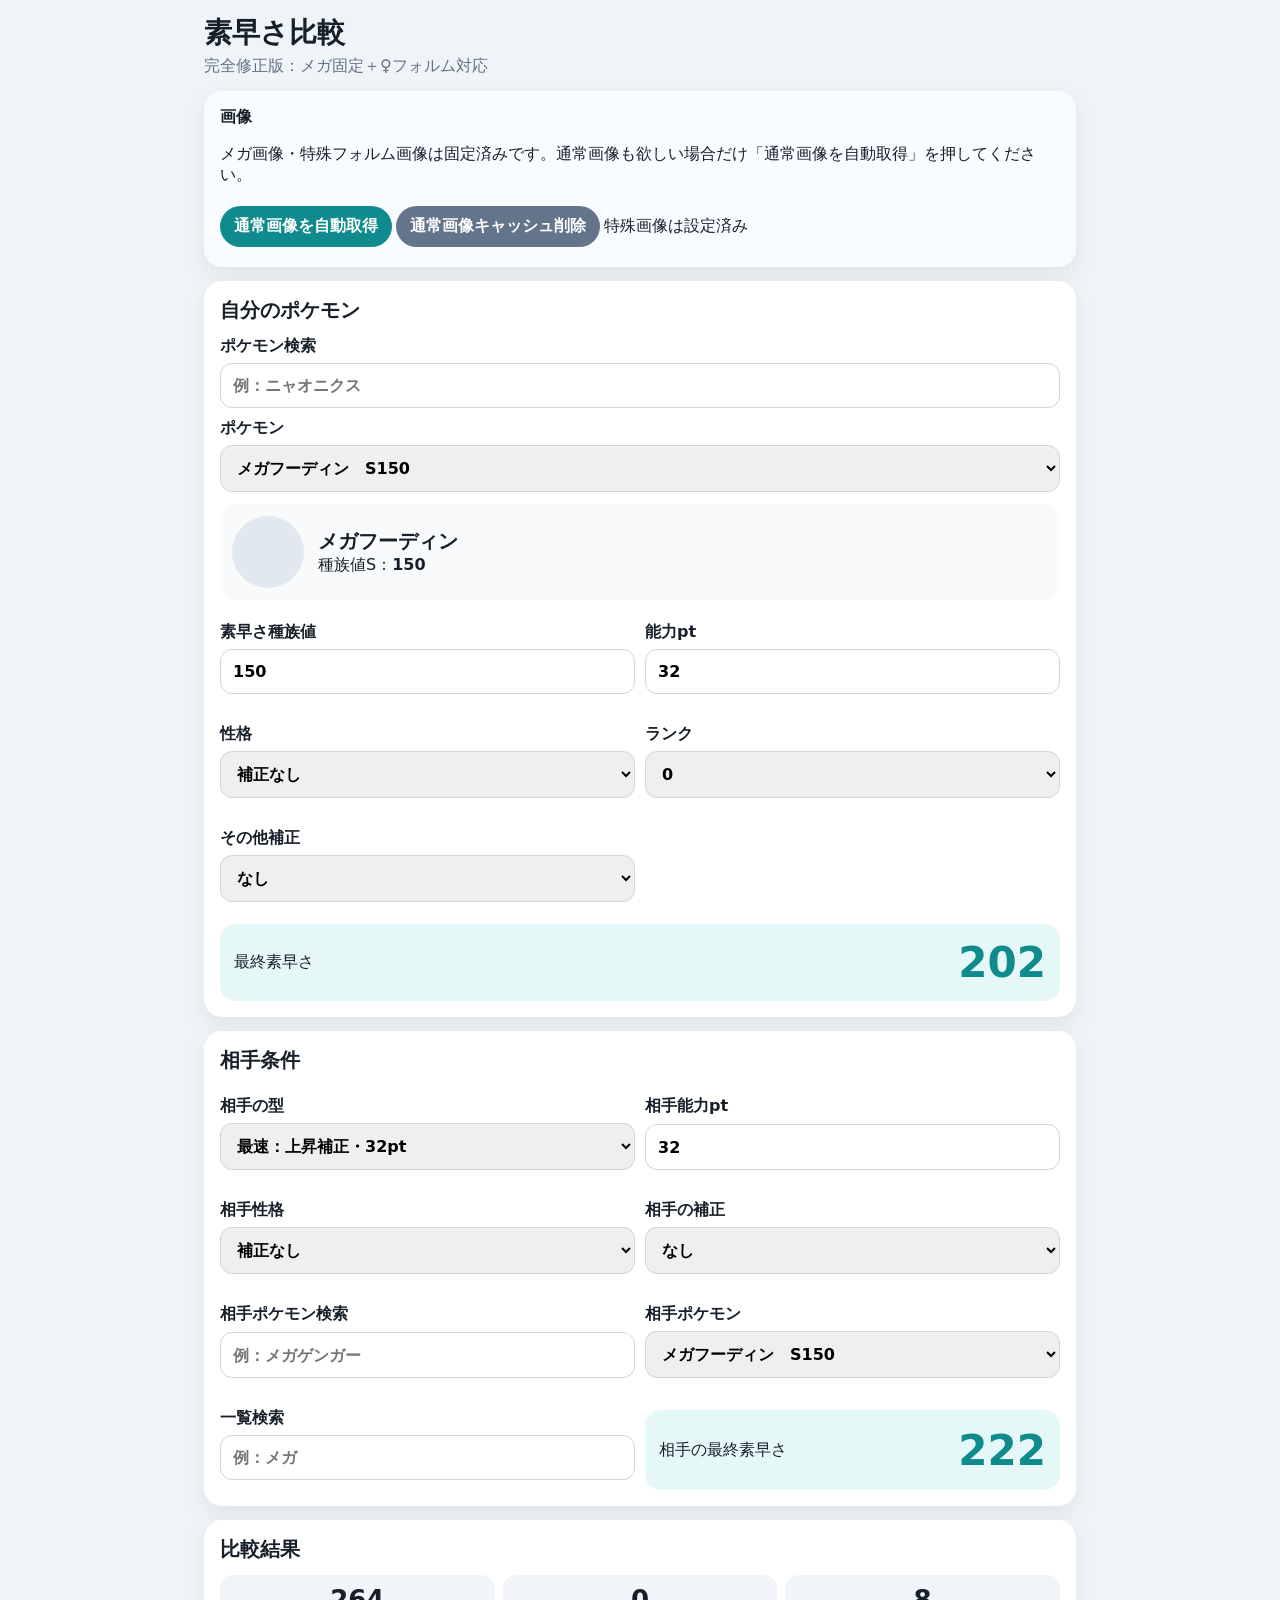
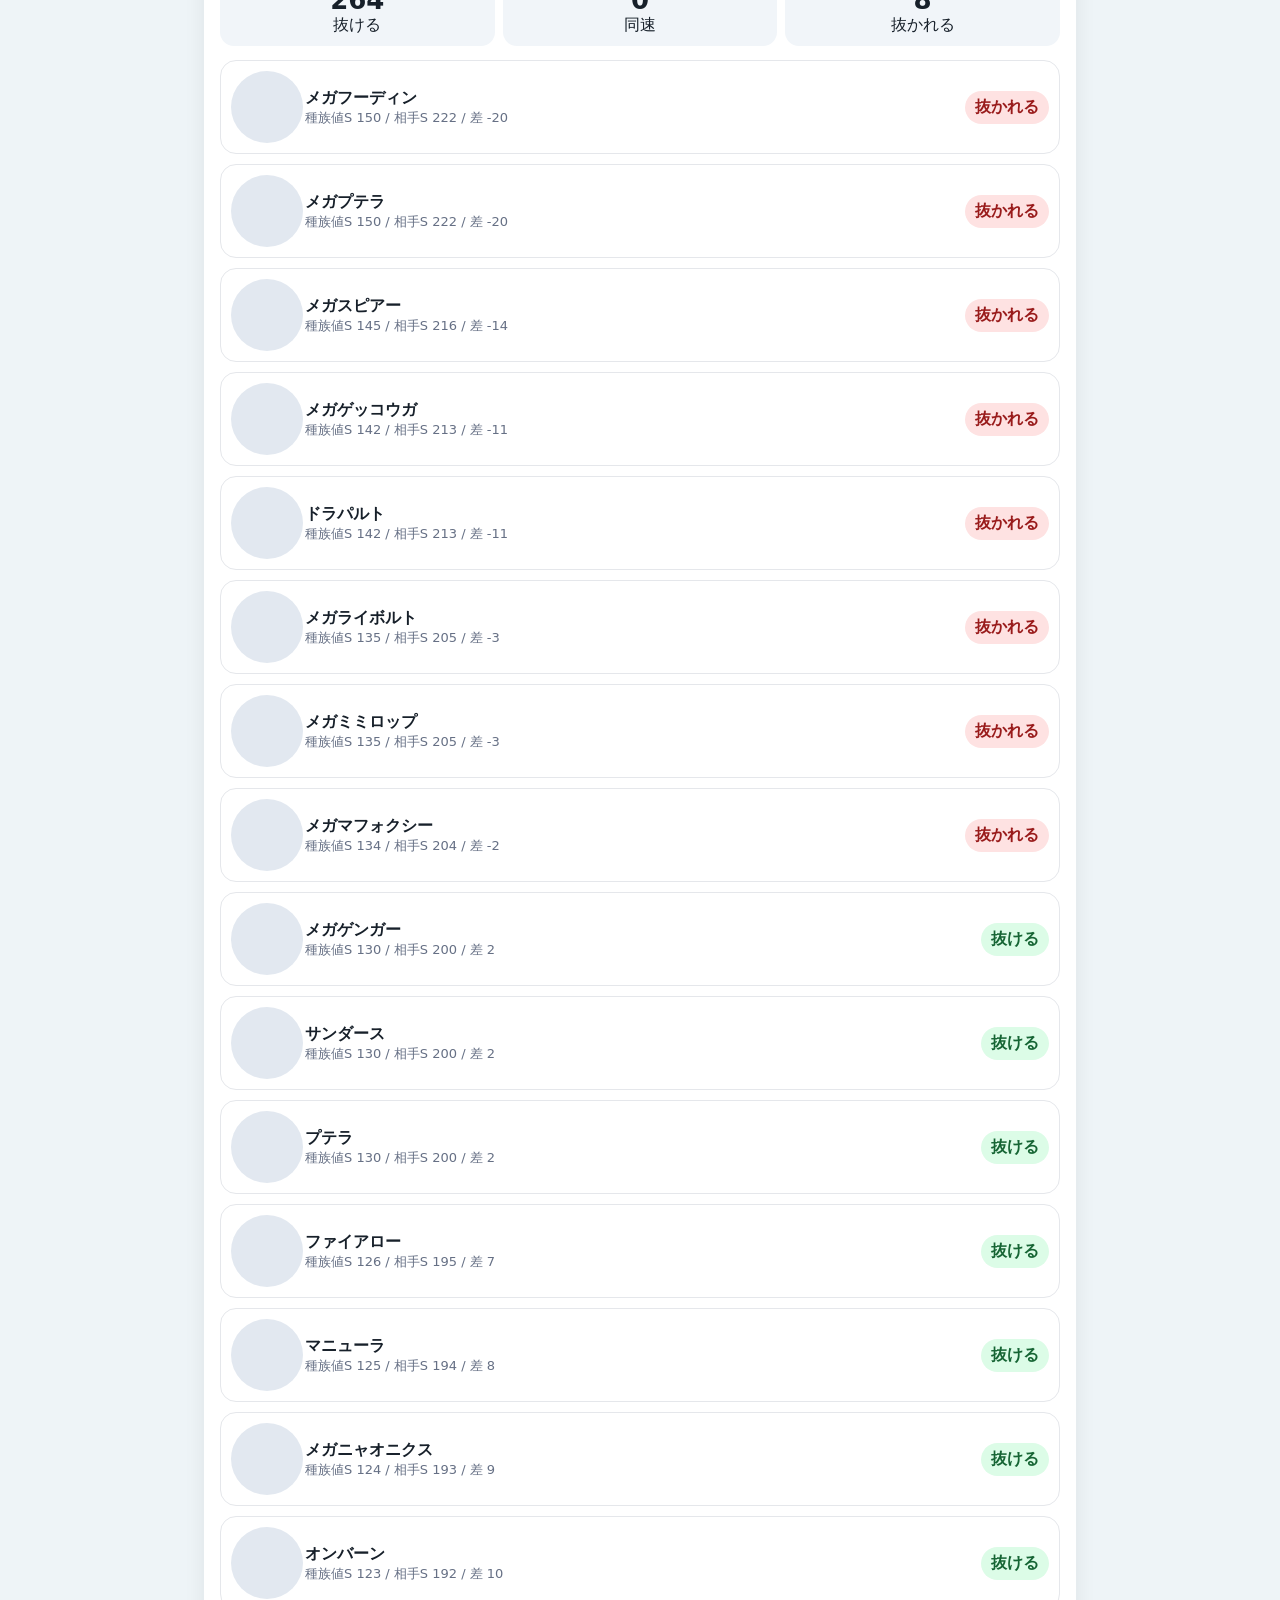
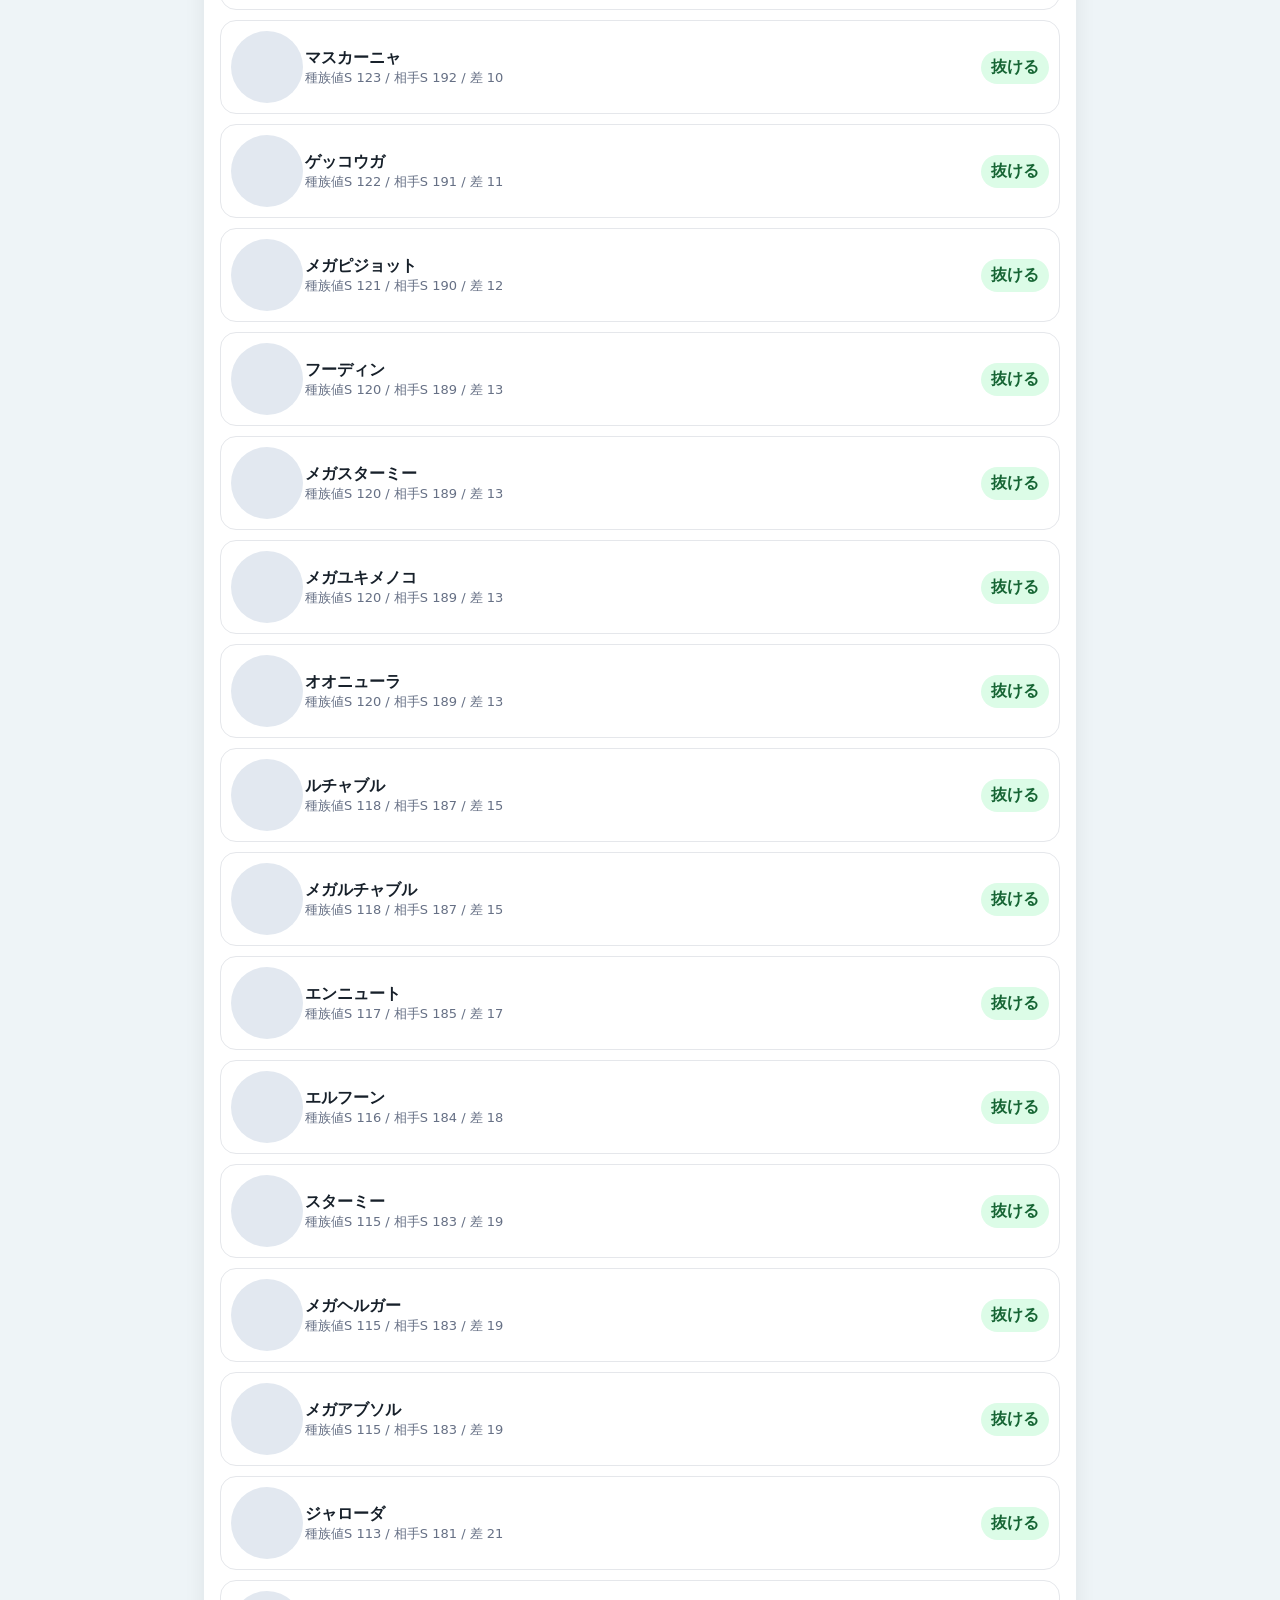
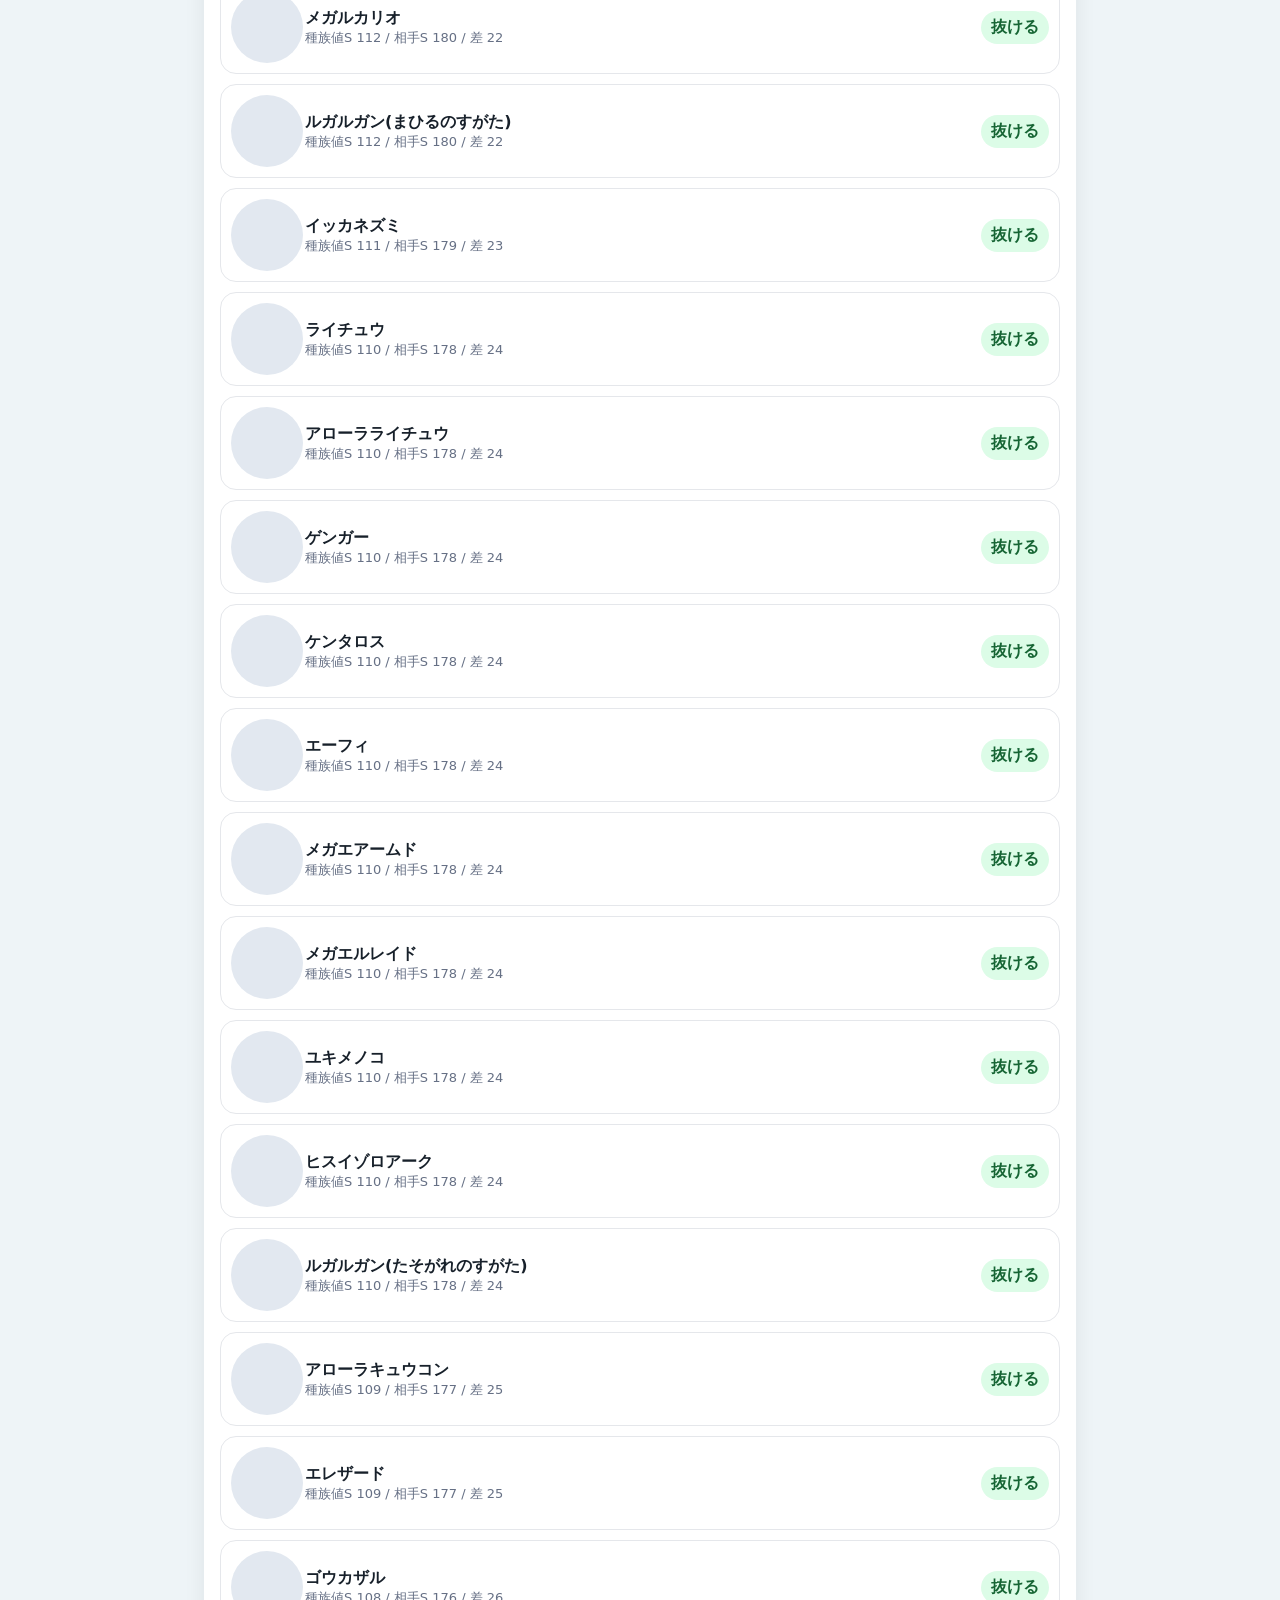
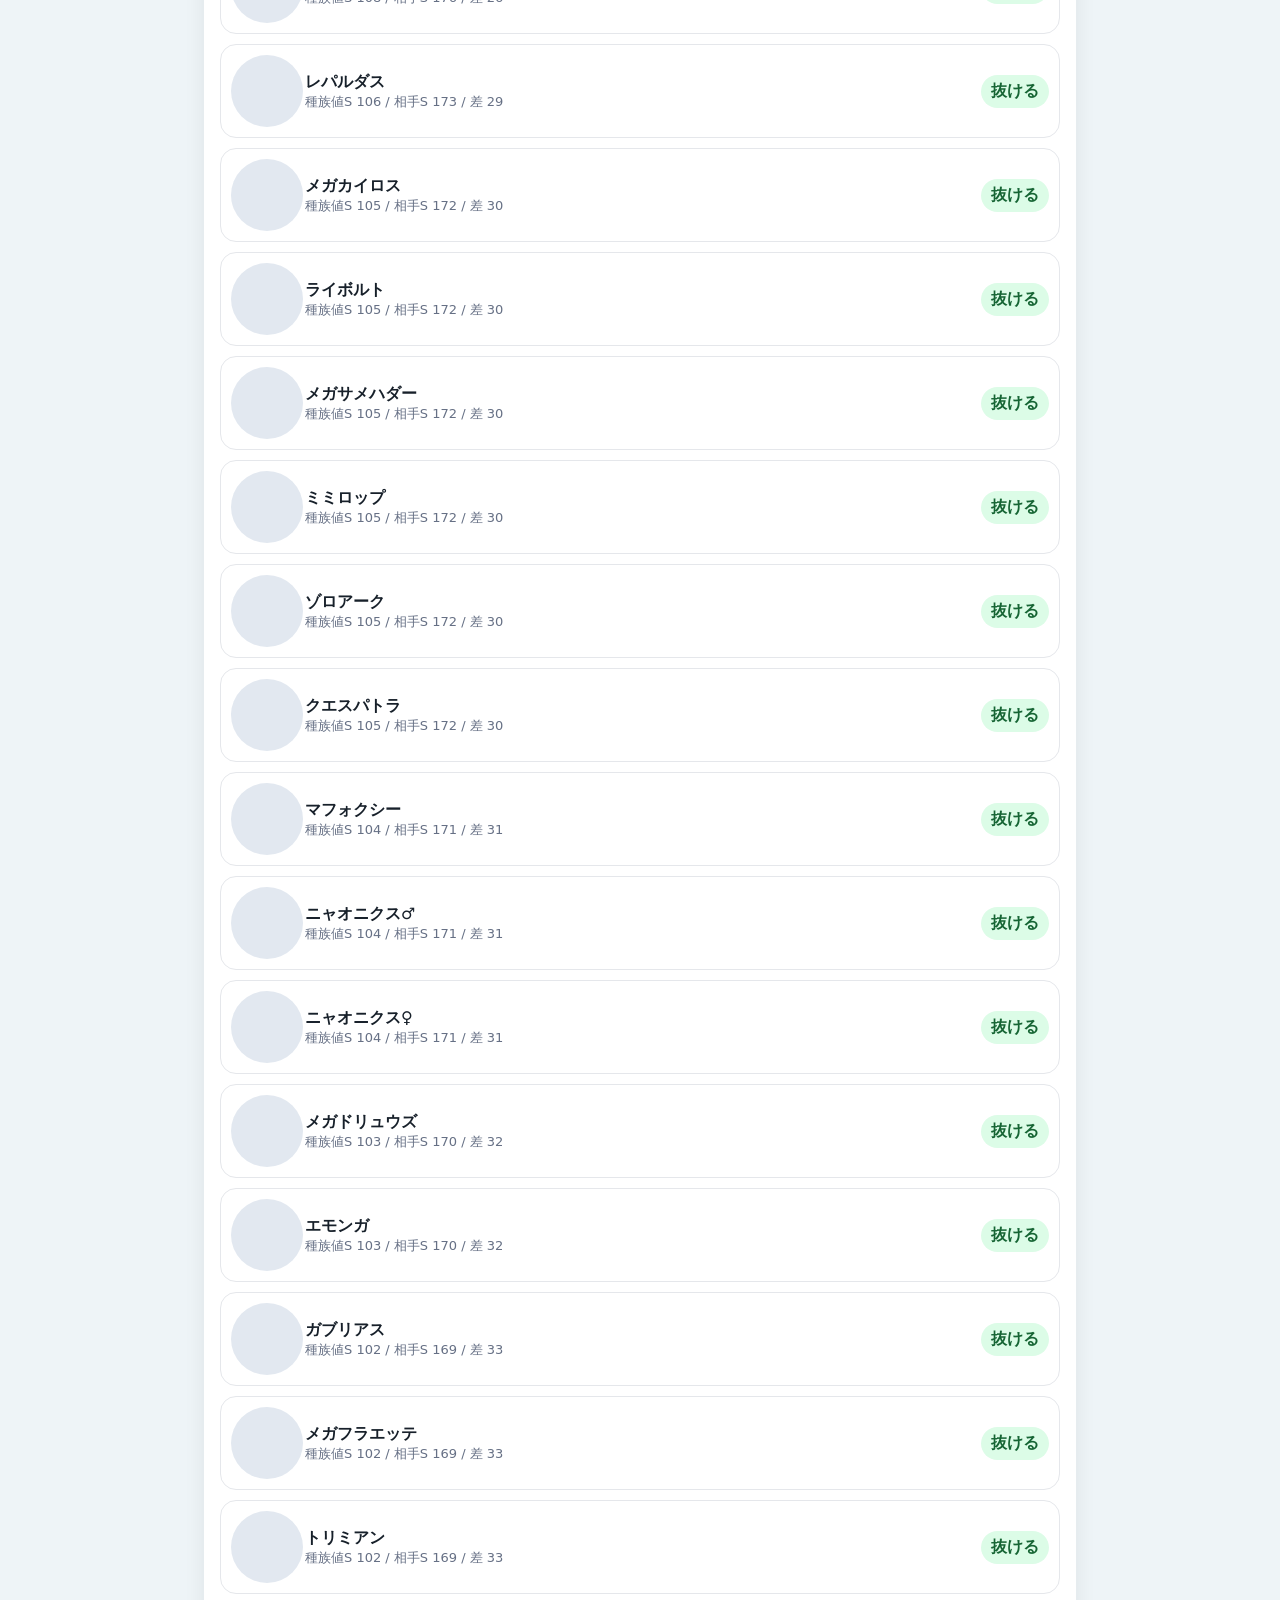
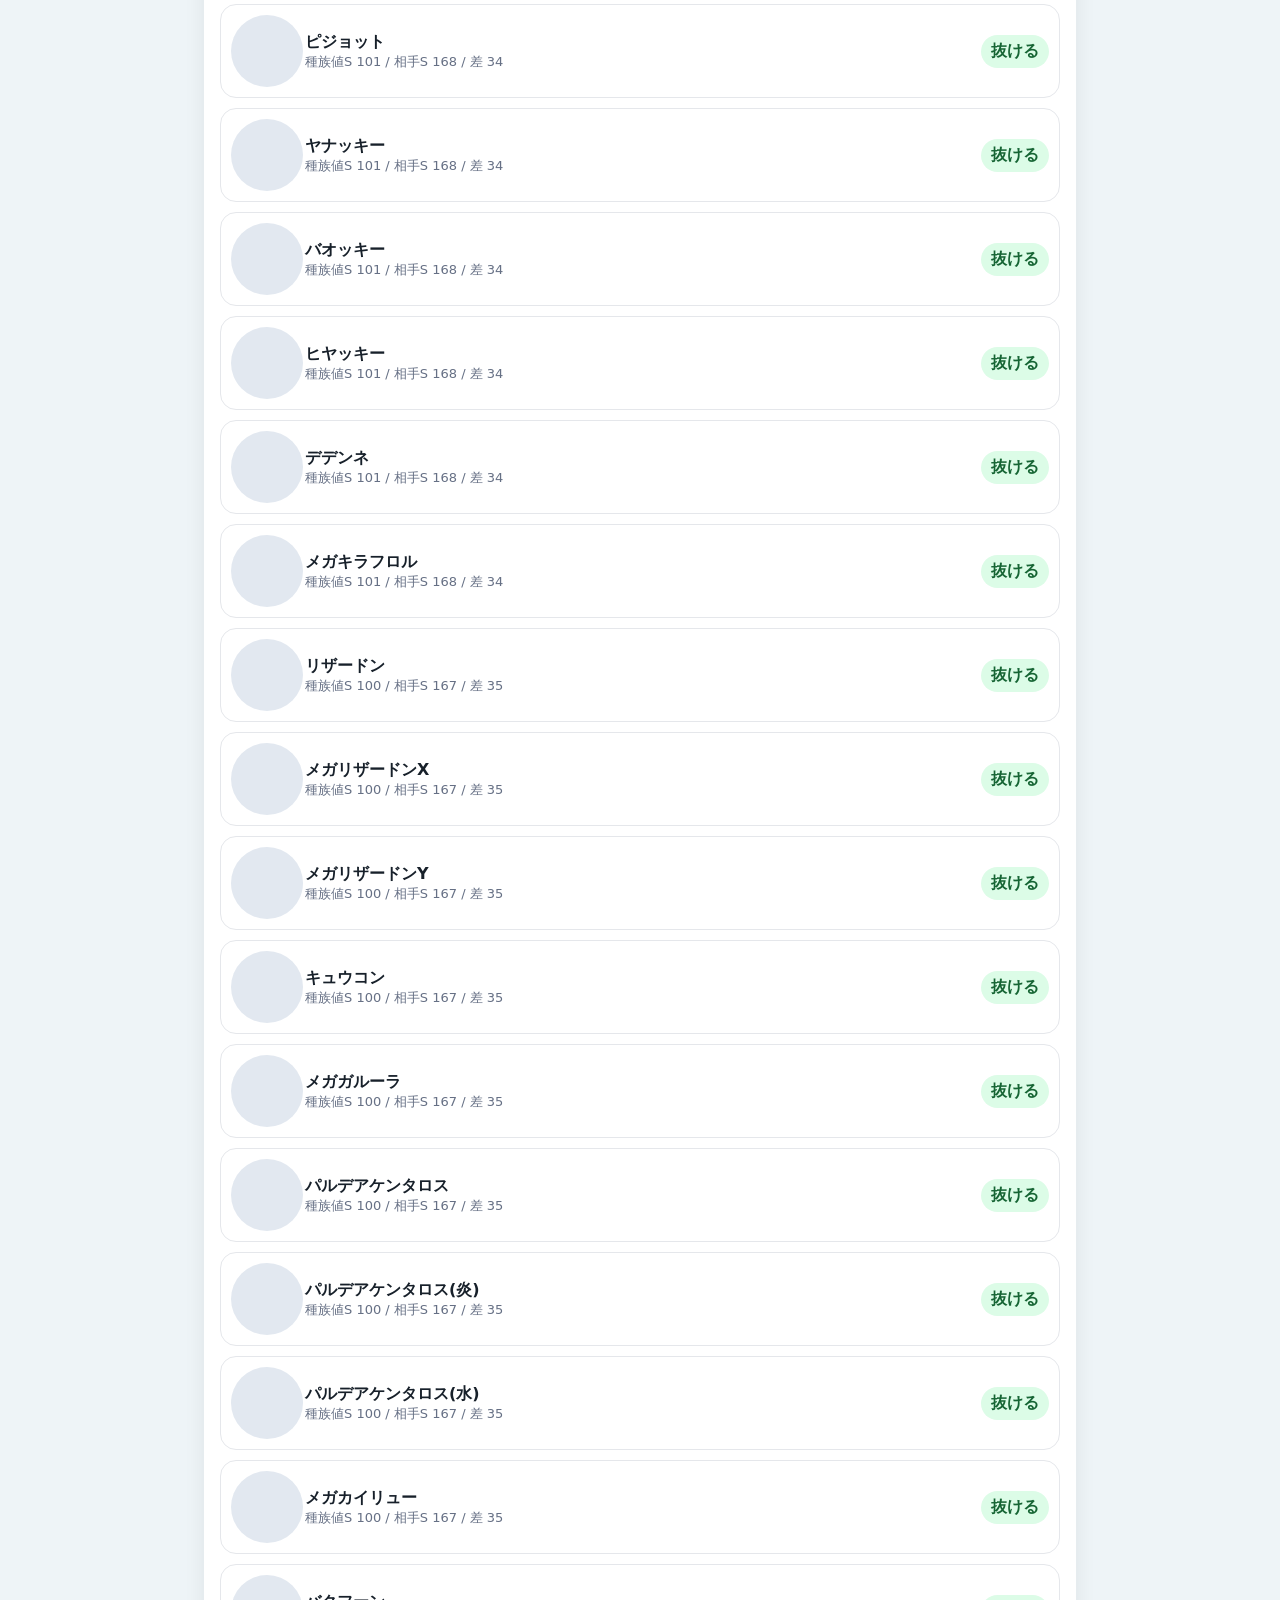
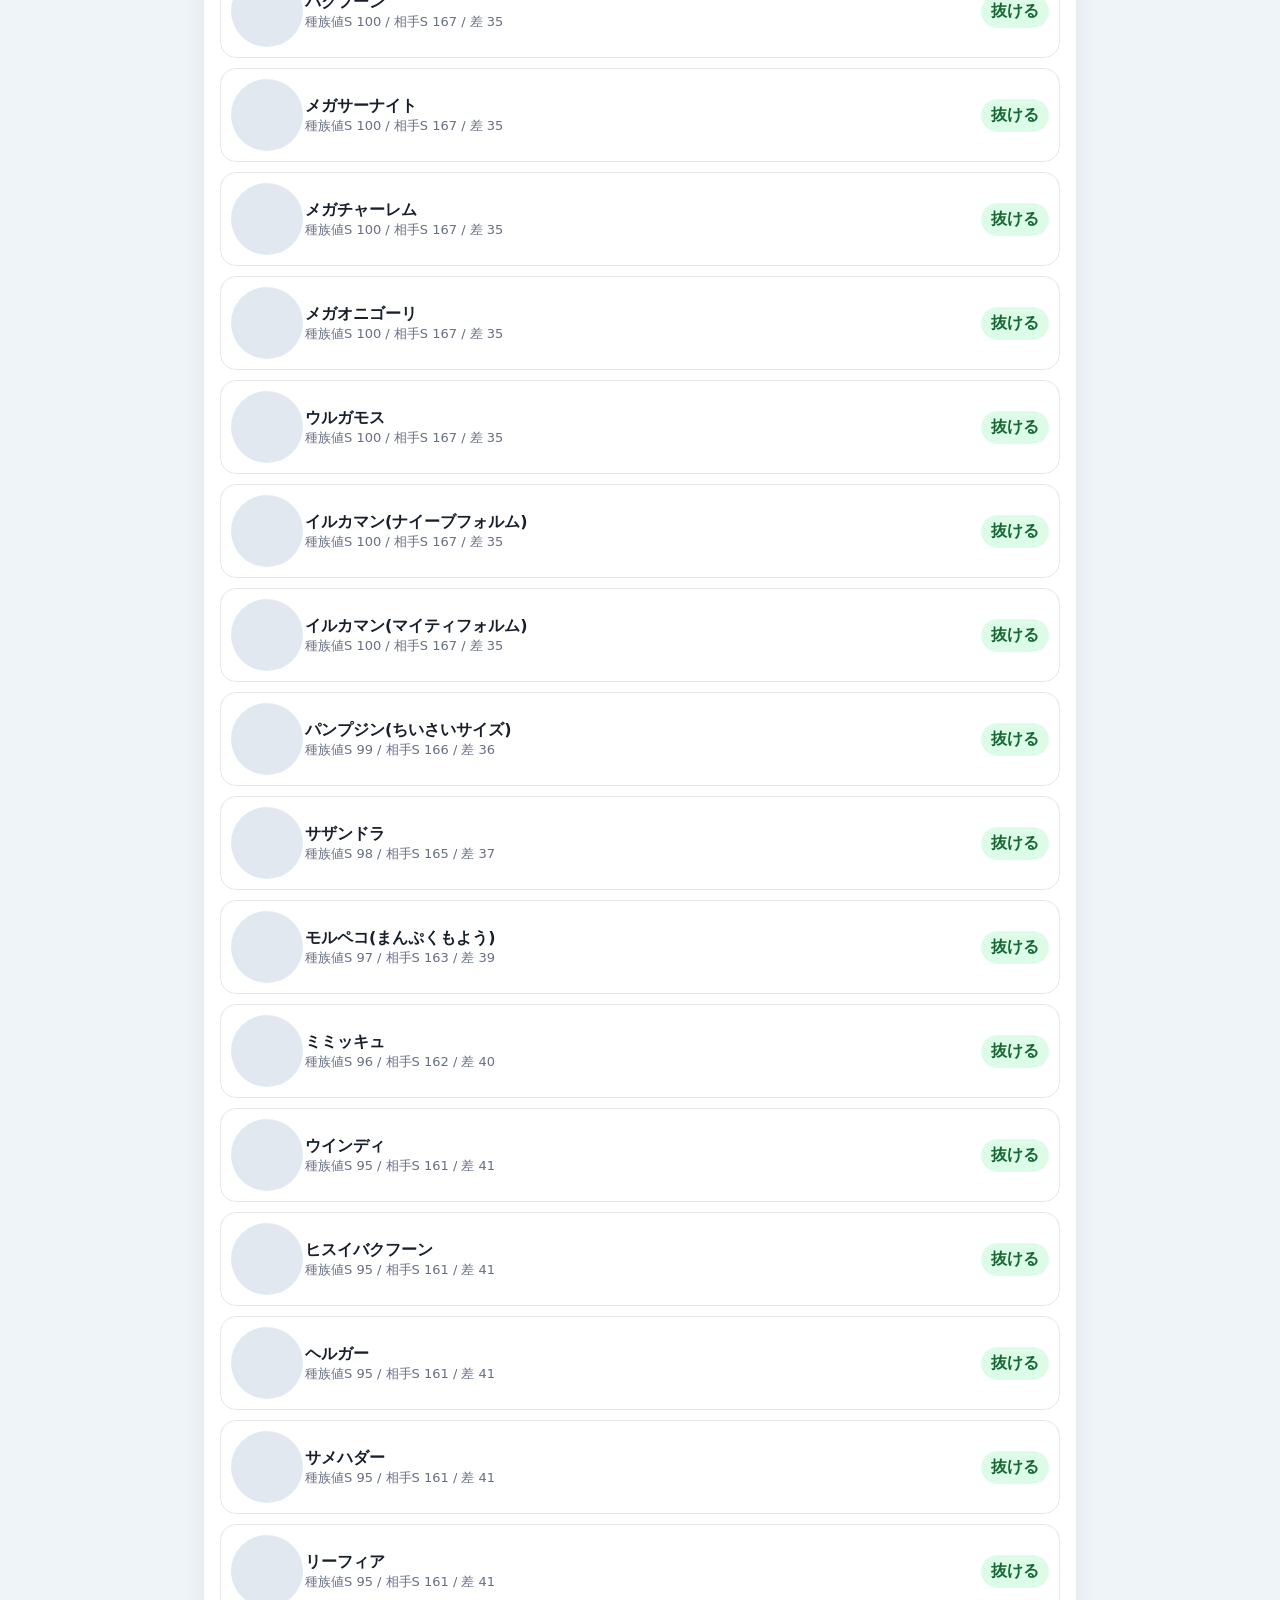
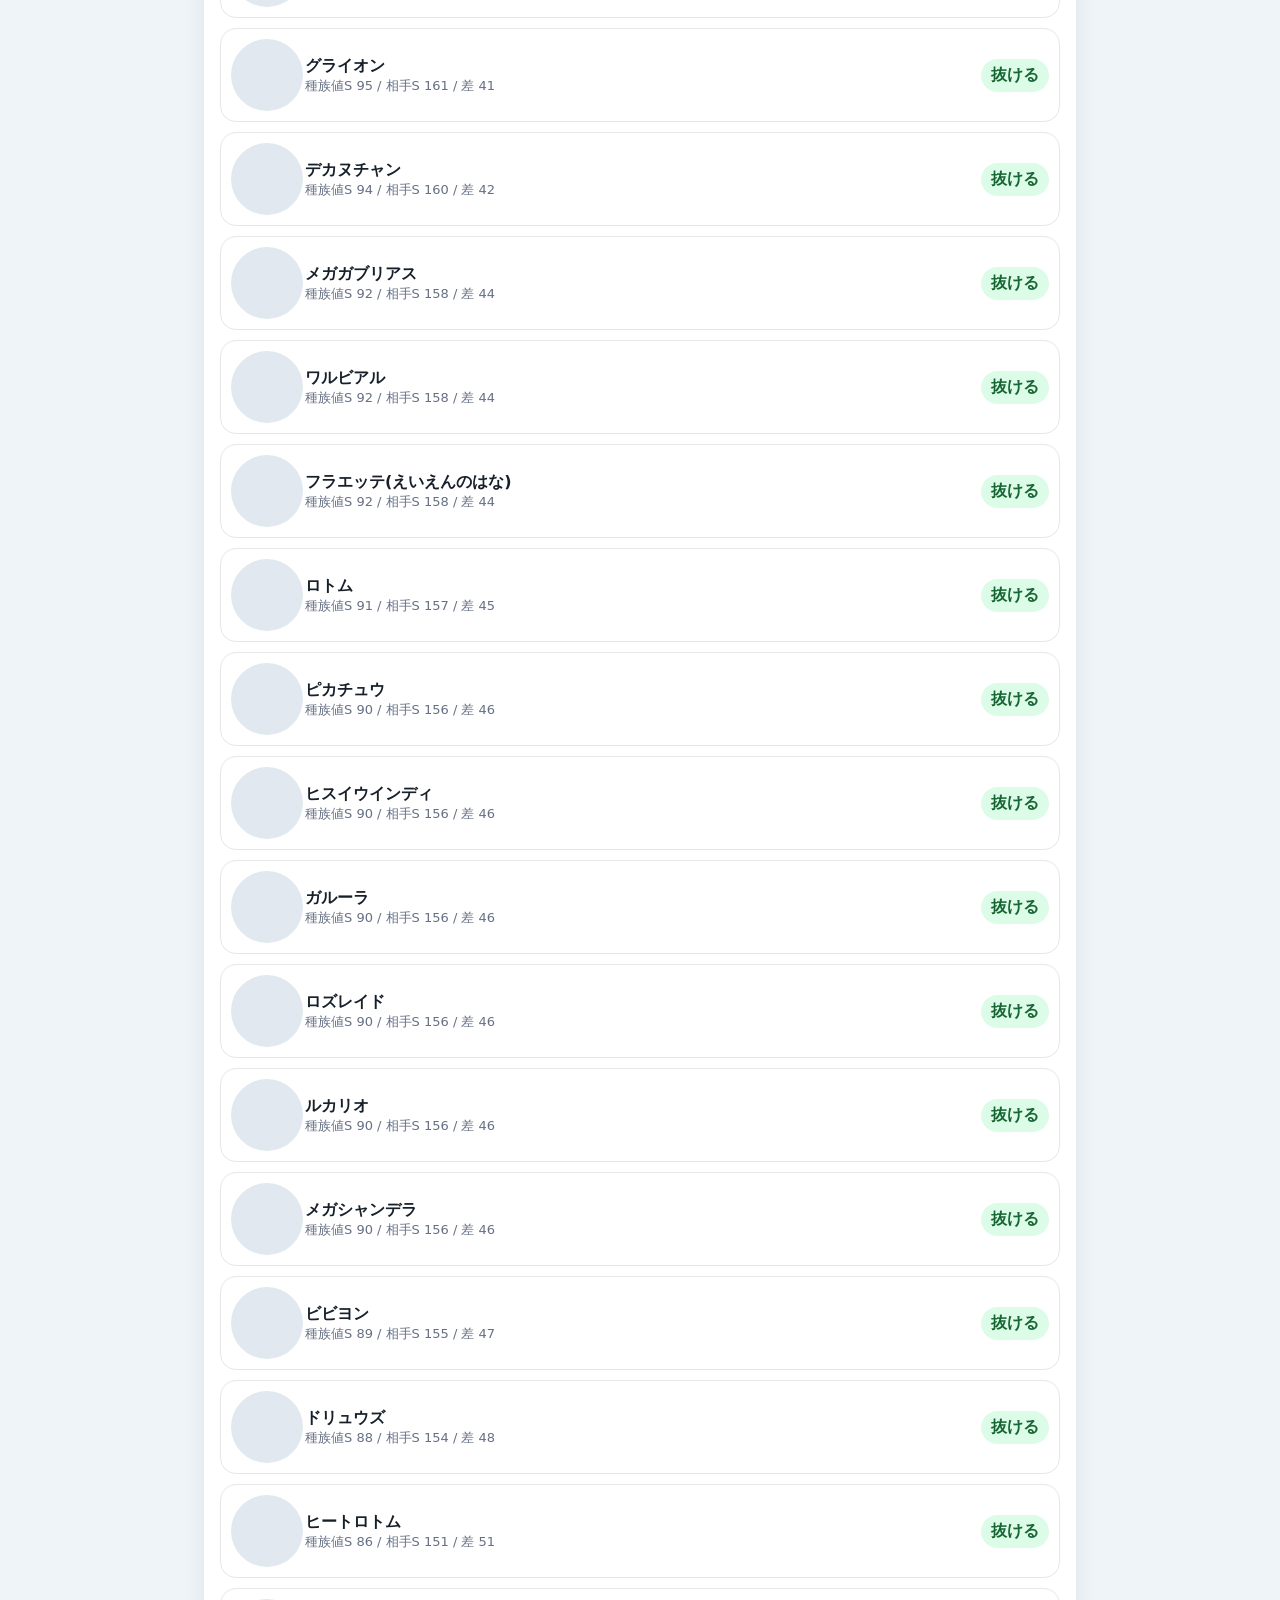
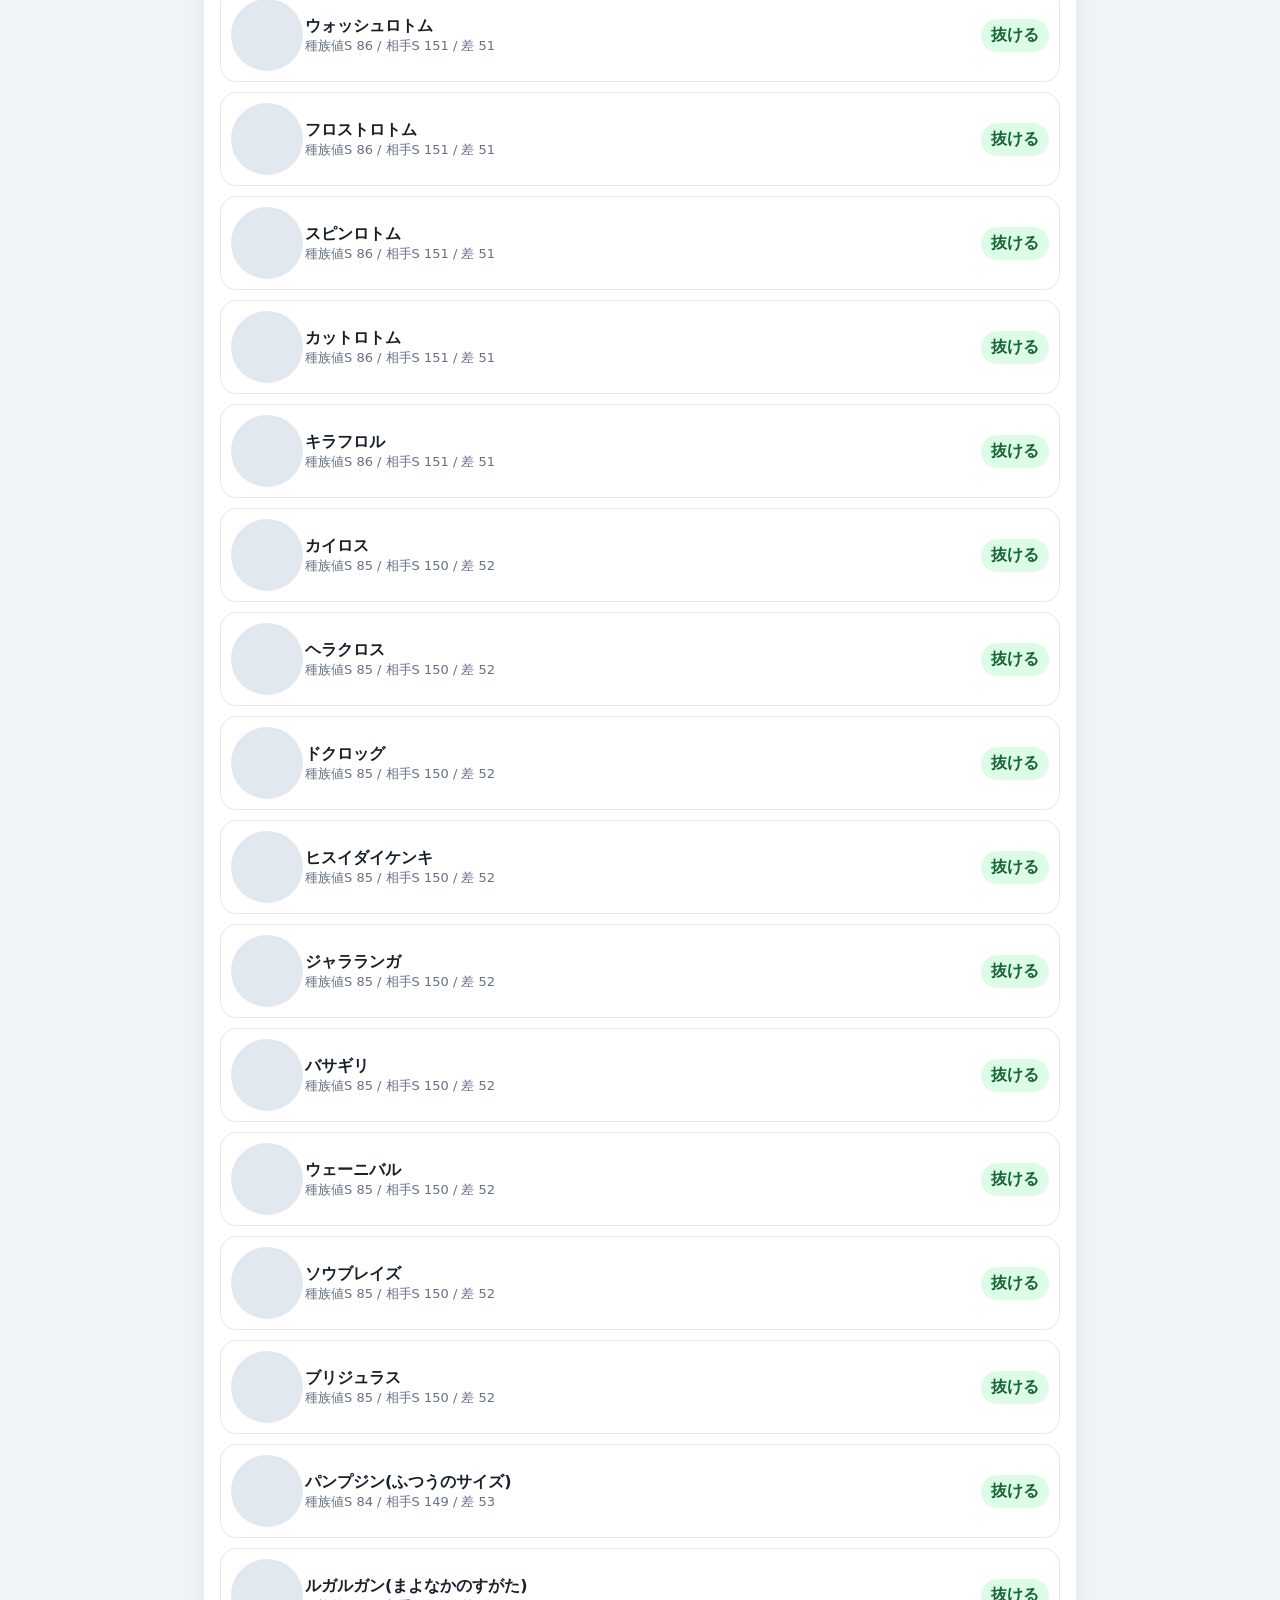
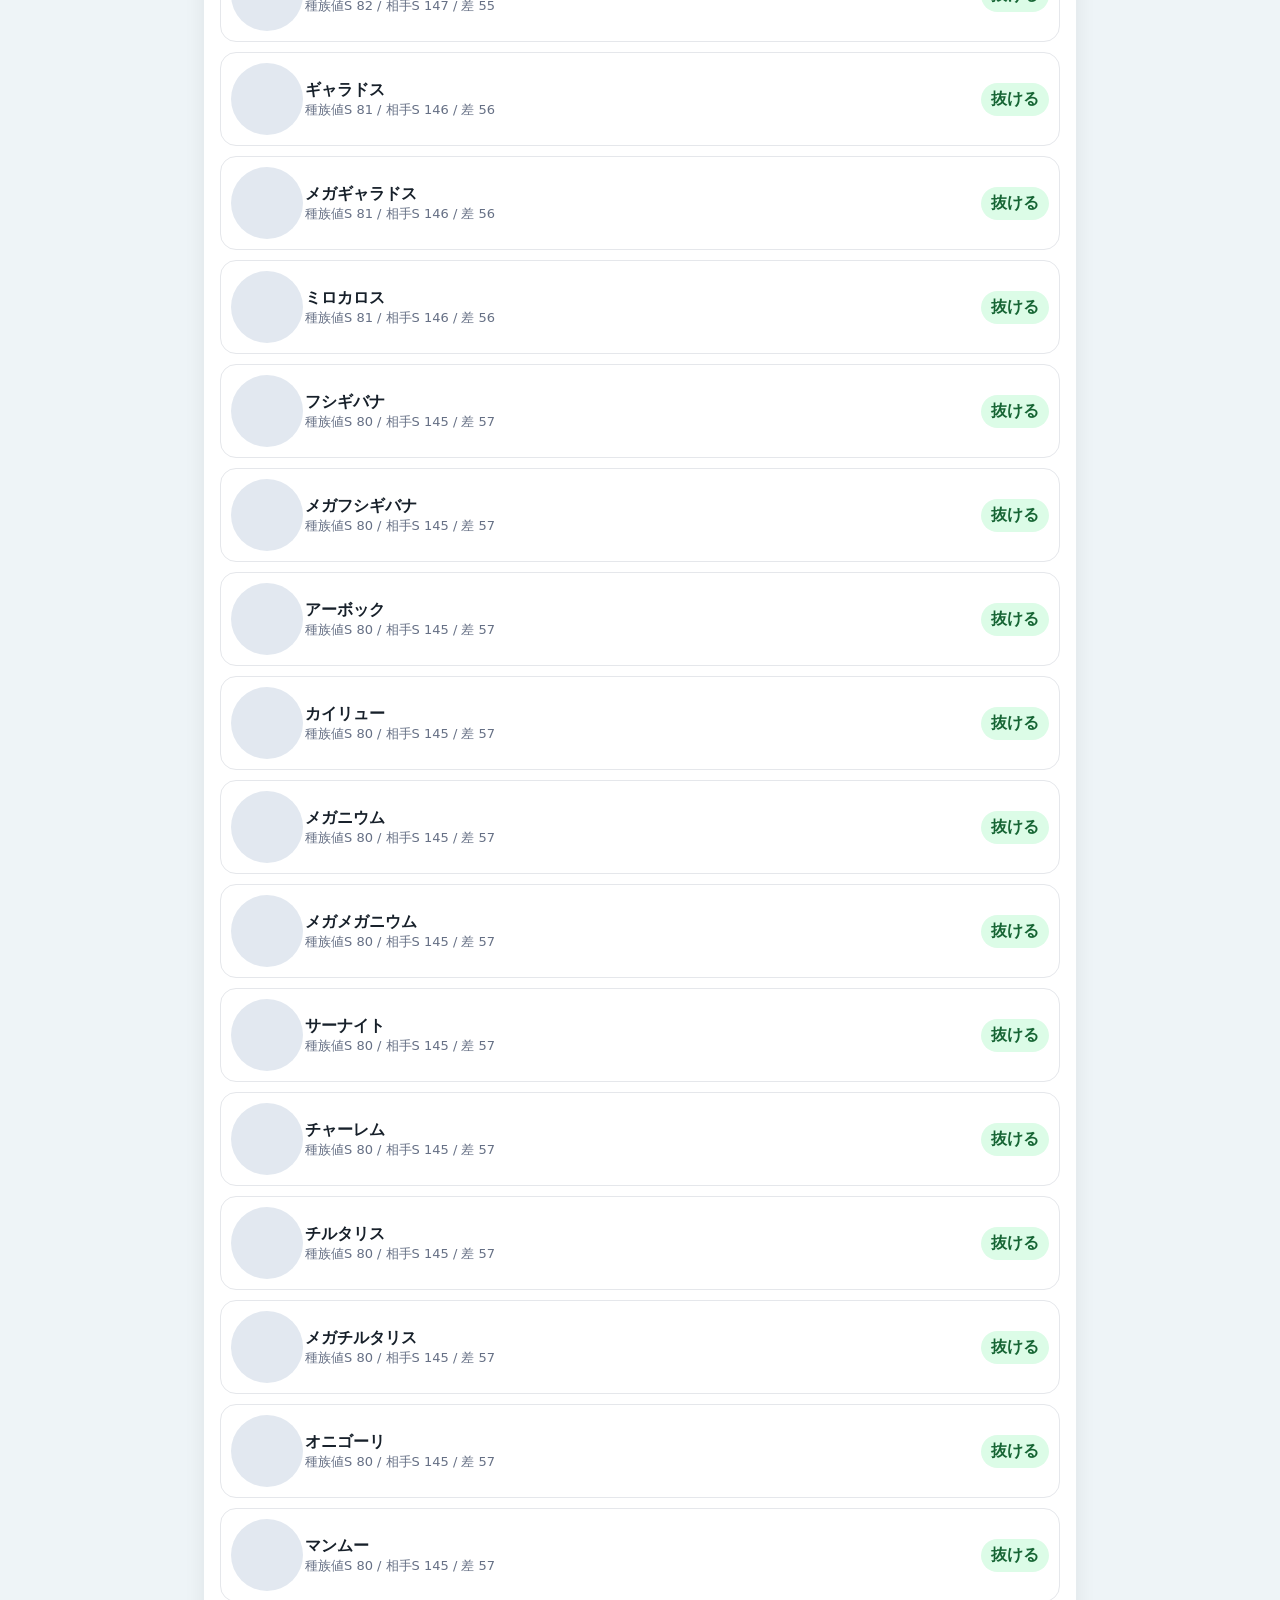
==== index.html @ 5b433414 "Update index.html" ====
<!doctype html><html lang="ja"><head>
<script async src="https://pagead2.googlesyndication.com/pagead/js/adsbygoogle.js?client=ca-pub-9082658488826366"
     crossorigin="anonymous"></script>
<!-- Google AdSense -->
<script async
src="https://pagead2.googlesyndication.com/pagead/js/adsbygoogle.js?client=ca-pub-XXXXXXXXXXXXXXXX"
crossorigin="anonymous"></script>
<meta charset="utf-8"><meta name="viewport" content="width=device-width, initial-scale=1">
<title>ポケモンチャンピオンズ 素早さ比較</title><link rel="stylesheet" href="style.css">
<link rel="manifest" href="manifest.json">
<meta name="theme-color" content="#0f8b8d"></head><body><main class="app">
<header><h1>素早さ比較</h1><p>完全修正版：メガ固定＋♀フォルム対応</p></header>
<section class="card notice"><b>画像</b><p>メガ画像・特殊フォルム画像は固定済みです。通常画像も欲しい場合だけ「通常画像を自動取得」を押してください。</p>
<button id="loadImages">通常画像を自動取得</button><button id="clearImages">通常画像キャッシュ削除</button><span id="imageStatus">特殊画像は設定済み</span></section>
<section class="card"><h2>自分のポケモン</h2><label>ポケモン検索<input id="mySearch" placeholder="例：ニャオニクス"></label><label>ポケモン<select id="myPokemon"></select></label>
<div class="preview"><div class="img-wrap"><img id="myImage" alt=""></div><div><div id="myName" class="poke-name"></div><div>種族値S：<b id="myBaseText"></b></div></div></div>
<div class="grid"><label>素早さ種族値<input id="baseSpeed" type="number" min="1" max="300"></label><label>能力pt<input id="abilityPt" type="number" min="0" max="32" value="32"></label>
<label>性格<select id="nature"><option value="1.1">上昇補正</option><option value="1" selected>補正なし</option><option value="0.9">下降補正</option></select></label><label>ランク<select id="rank"></select></label>
<label>その他補正<select id="other"><option value="1">なし</option><option value="1.5">こだわりスカーフ等 ×1.5</option><option value="2">追い風・すいすい等 ×2</option><option value="0.5">麻痺等 ×0.5</option></select></label></div>
<div class="speed-box"><span>最終素早さ</span><strong id="mySpeed">0</strong></div></section>
<section class="card"><h2>相手条件</h2><div class="grid"><label>相手の型<select id="enemyType">
<option value="fast">最速：上昇補正・32pt</option>
<option value="semi">準速：補正なし・32pt</option>
<option value="none">無振り：補正なし・0pt</option>
<option value="slow">最遅：下降補正・0pt</option>
<option value="custom">カスタム</option>
</select></label>

<label>相手能力pt
<input id="enemyAbilityPt" type="number" min="0" max="32" value="32">
</label>

<label>相手性格
<select id="enemyNature">
<option value="1.1">上昇補正</option>
<option value="1" selected>補正なし</option>
<option value="0.9">下降補正</option>
</select>
</label>

<label>相手の補正<select id="enemyOther"><option value="1">なし</option><option value="1.5">×1.5</option><option value="2">×2</option><option value="0.5">×0.5</option></select></label><label>相手ポケモン検索<input id="enemySearch" placeholder="例：メガゲンガー"></label>

<label>相手ポケモン
<select id="enemyPokemon"></select>
</label>

<label>一覧検索<input id="listSearch" placeholder="例：メガ"></label>

<div class="speed-box">
<span>相手の最終素早さ</span>
<strong id="enemyFinalSpeed">0</strong>
</div></div></section>
<section class="card"><h2>比較結果</h2><div class="summary"><div><b id="winCount">0</b><span>抜ける</span></div><div><b id="sameCount">0</b><span>同速</span></div><div><b id="loseCount">0</b><span>抜かれる</span></div></div><div id="resultList" class="result-list"></div></section>

<section class="card">
<h2>スポンサー</h2>
<div style="min-height:120px;background:#f1f5f9;border-radius:12px;display:flex;align-items:center;justify-content:center;font-weight:bold;">
広告エリア（AdSense）
</div>
</section>

<footer style="text-align:center;padding:20px;color:#666;">
<p><a href="terms.html">利用規約</a> ｜ <a href="privacy.html">プライバシーポリシー</a></p>
<p>このアプリは非公式のファンツールです。</p>
</footer>
</main><script src="pokemon_data.js"></script><script src="script.js"></script>
<script>
if ('serviceWorker' in navigator) {
  window.addEventListener('load', () => {
    navigator.serviceWorker.register('./service-worker.js');
  });
}
</script>
</body></html>
---- style.css ----
*{box-sizing:border-box}body{margin:0;font-family:system-ui,-apple-system,"Yu Gothic UI",sans-serif;background:#eef4f7;color:#17202a}.app{max-width:900px;margin:auto;padding:14px}h1{margin:0;font-size:28px}header p{margin:4px 0;color:#667085}.card{background:#fff;border-radius:18px;padding:16px;margin:14px 0;box-shadow:0 8px 22px rgba(0,0,0,.07)}.notice{background:#f8fbff}h2{margin:0 0 12px;font-size:20px}label{display:grid;gap:6px;font-weight:700;margin:10px 0}input,select,button{font:inherit}input,select{width:100%;padding:12px;border:1px solid #ccd6dd;border-radius:12px}button{border:0;border-radius:999px;background:#0f8b8d;color:white;font-weight:800;padding:10px 14px;margin:4px 4px 4px 0}#clearImages{background:#64748b}.grid{display:grid;grid-template-columns:repeat(2,1fr);gap:10px}.preview{display:flex;align-items:center;gap:14px;background:#f8fafc;border-radius:16px;padding:12px;margin:12px 0}.img-wrap,.poke-img{width:72px;height:72px;border-radius:50%;background:#e2e8f0;display:grid;place-items:center;overflow:hidden}.img-wrap img,.poke-img img{width:72px;height:72px;object-fit:contain}.poke-name{font-size:20px;font-weight:800}.speed-box{display:flex;justify-content:space-between;align-items:center;background:#e6f7f7;border-radius:16px;padding:14px;margin-top:12px}.speed-box strong{font-size:42px;color:#0f8b8d}.summary{display:grid;grid-template-columns:repeat(3,1fr);gap:8px}.summary div{text-align:center;background:#f1f5f9;border-radius:14px;padding:10px}.summary b{display:block;font-size:26px}.result-list{display:grid;gap:10px;margin-top:14px}.row{display:grid;grid-template-columns:64px 1fr auto;gap:10px;align-items:center;border:1px solid #e5e7eb;border-radius:16px;padding:10px}.name{font-weight:800}.sub{color:#667085;font-size:13px}.badge{font-weight:800;border-radius:999px;padding:6px 10px;white-space:nowrap}.win{background:#dcfce7;color:#166534}.same{background:#fef9c3;color:#854d0e}.lose{background:#fee2e2;color:#991b1b}@media(max-width:640px){.grid{grid-template-columns:1fr}.app{padding:10px}.row{grid-template-columns:54px 1fr}.row .badge{grid-column:2}.img-wrap,.poke-img,.img-wrap img,.poke-img img{width:56px;height:56px}.speed-box strong{font-size:36px}}
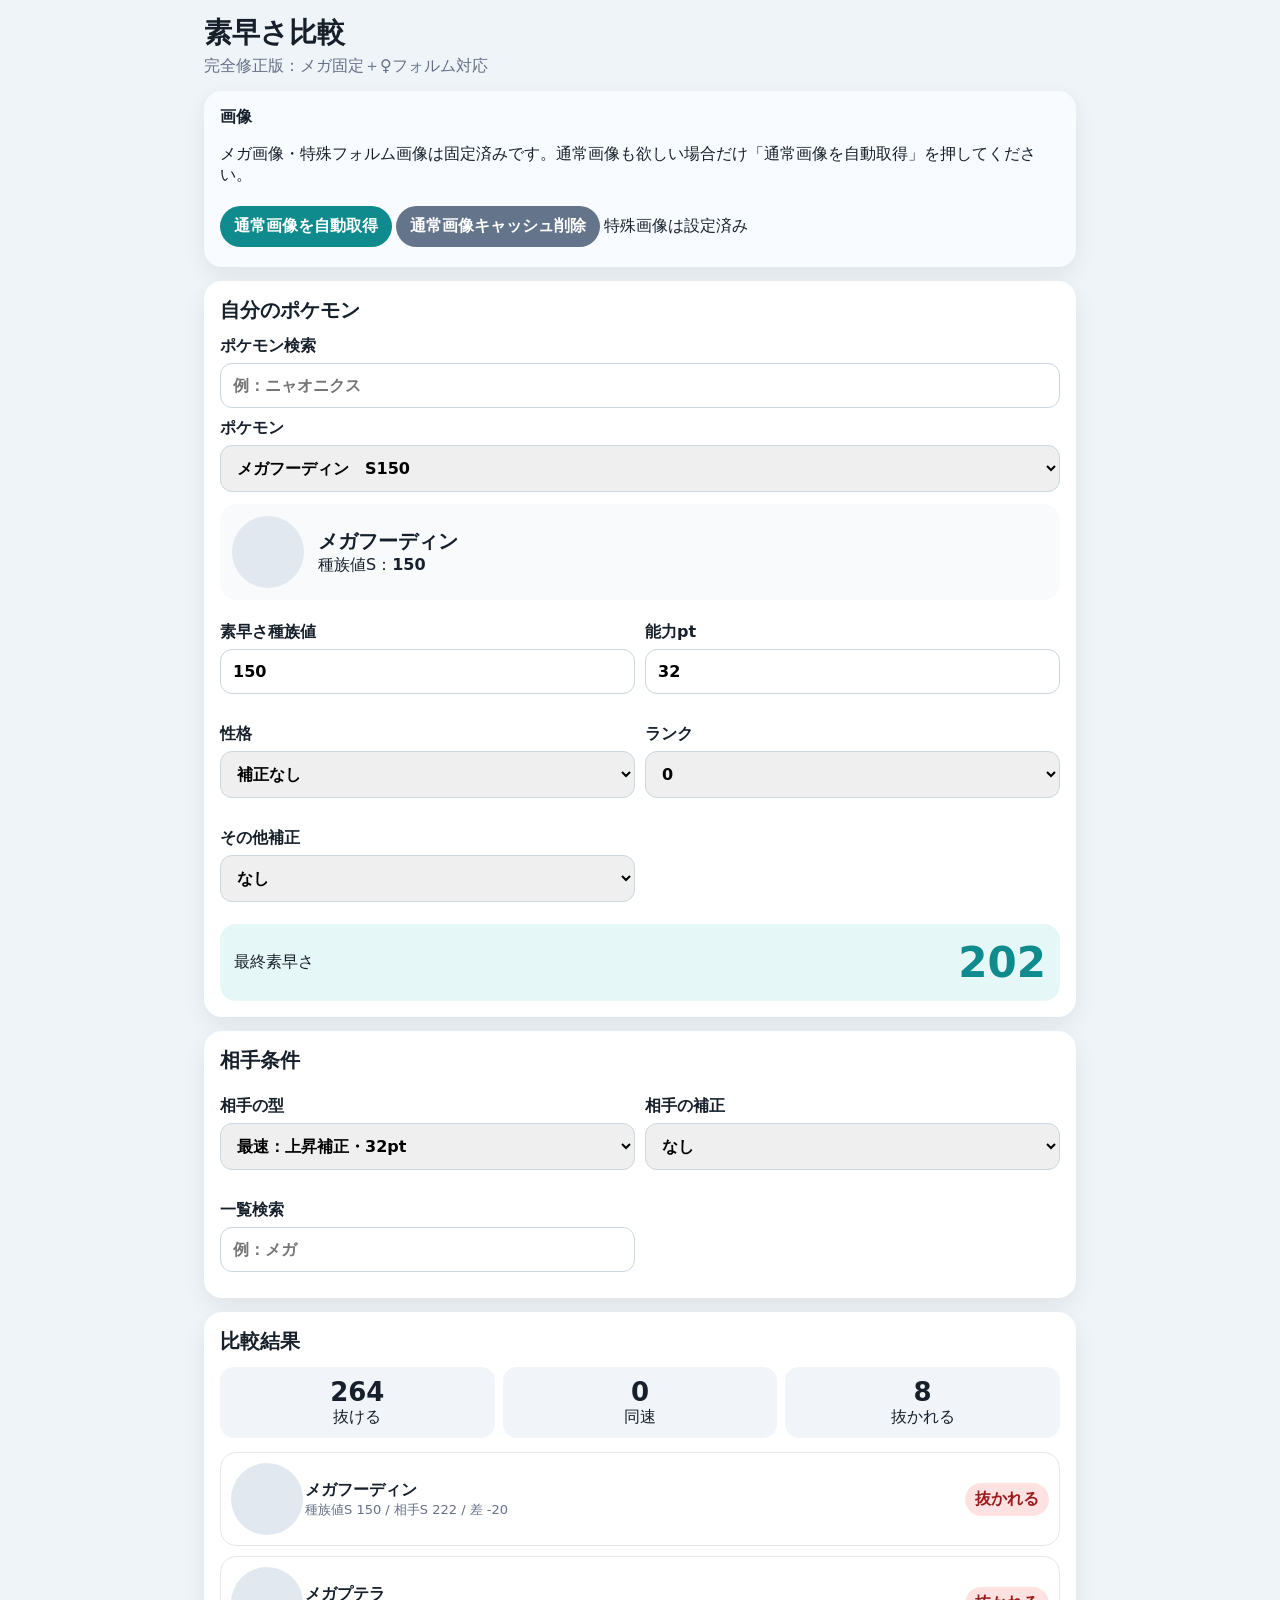
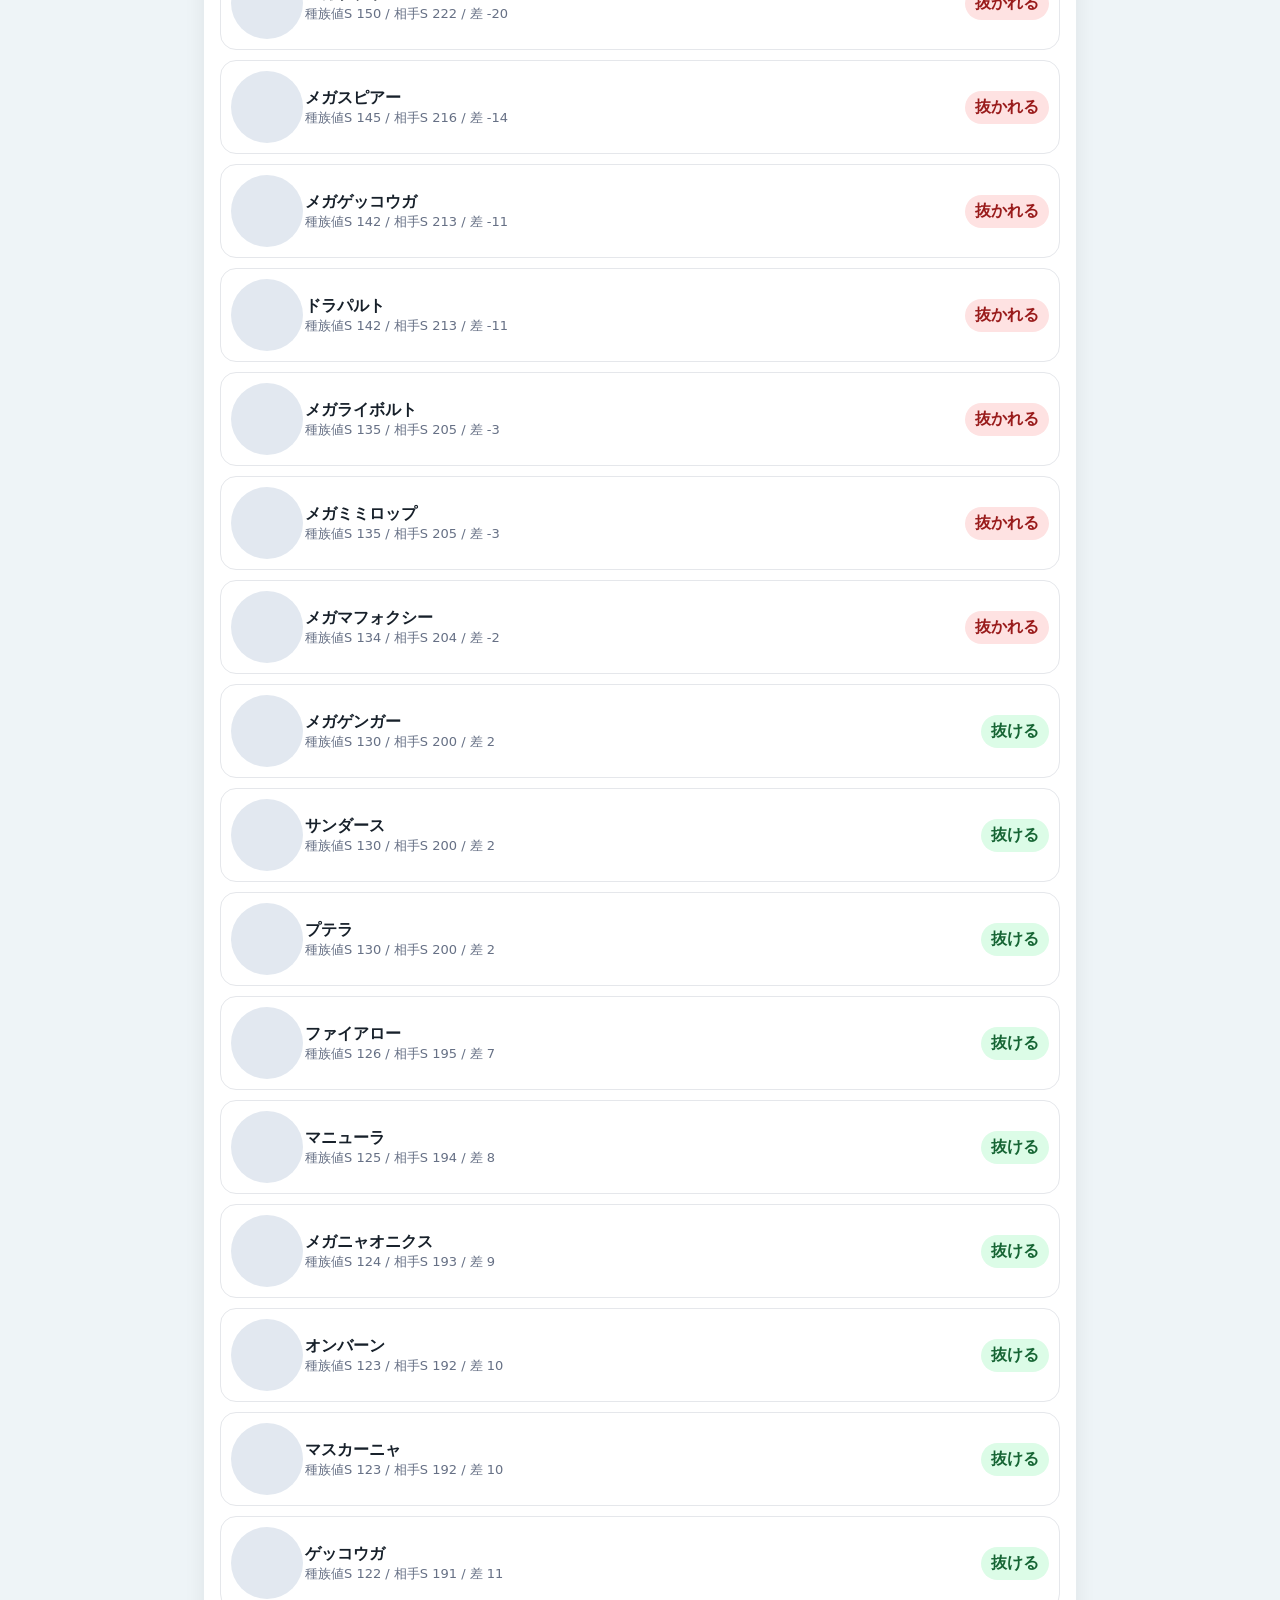
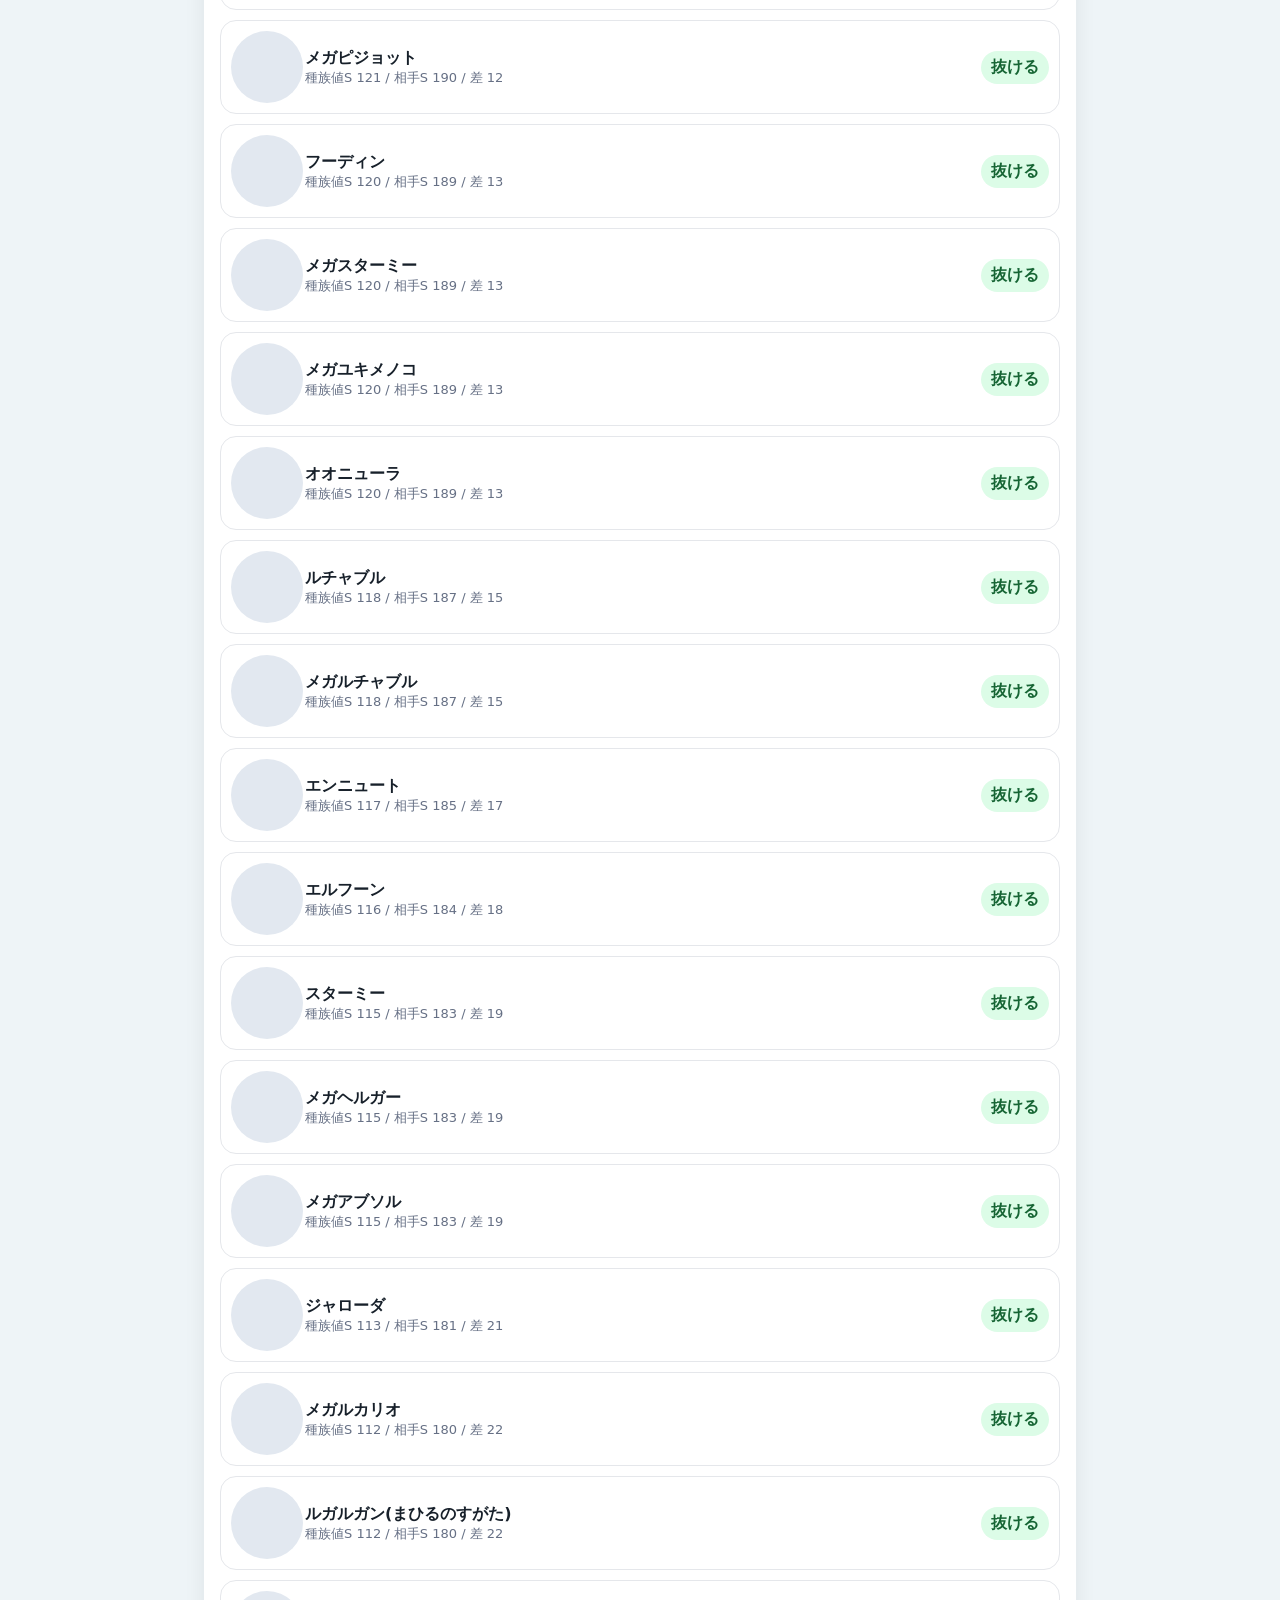
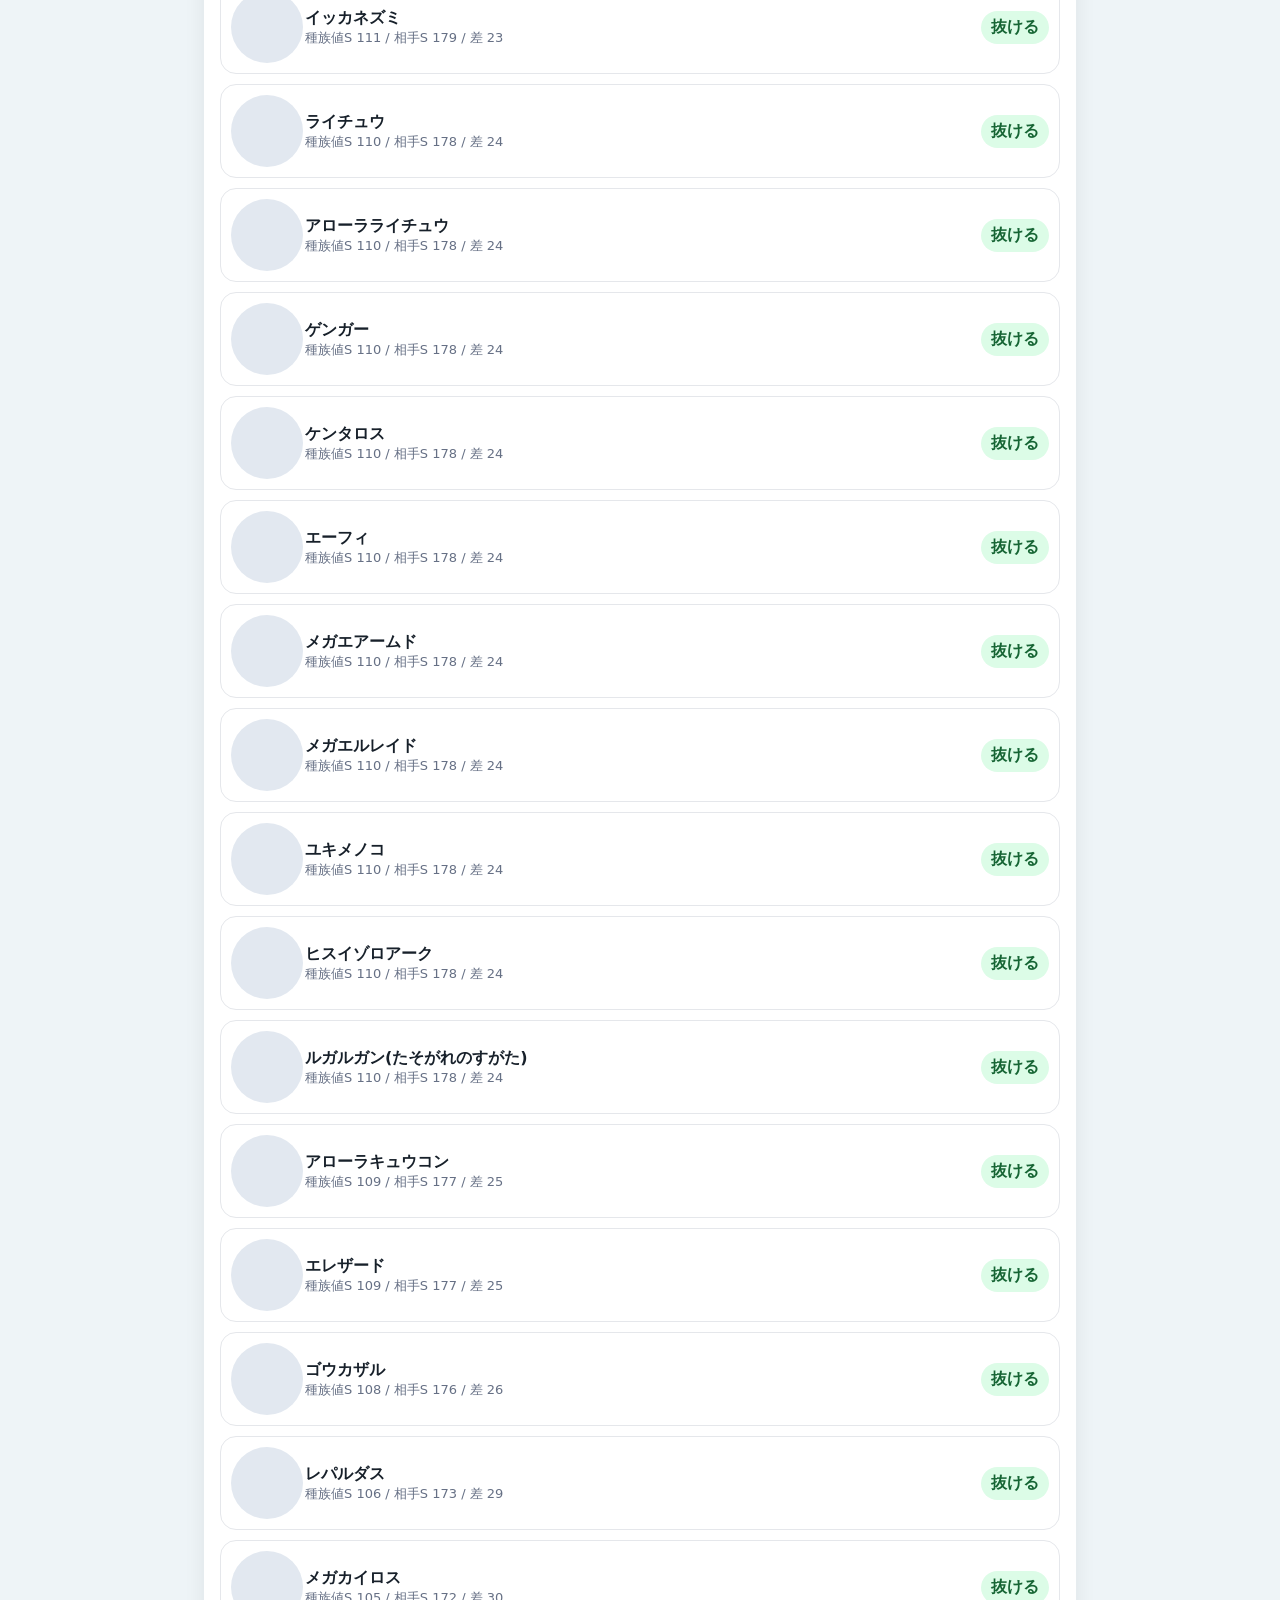
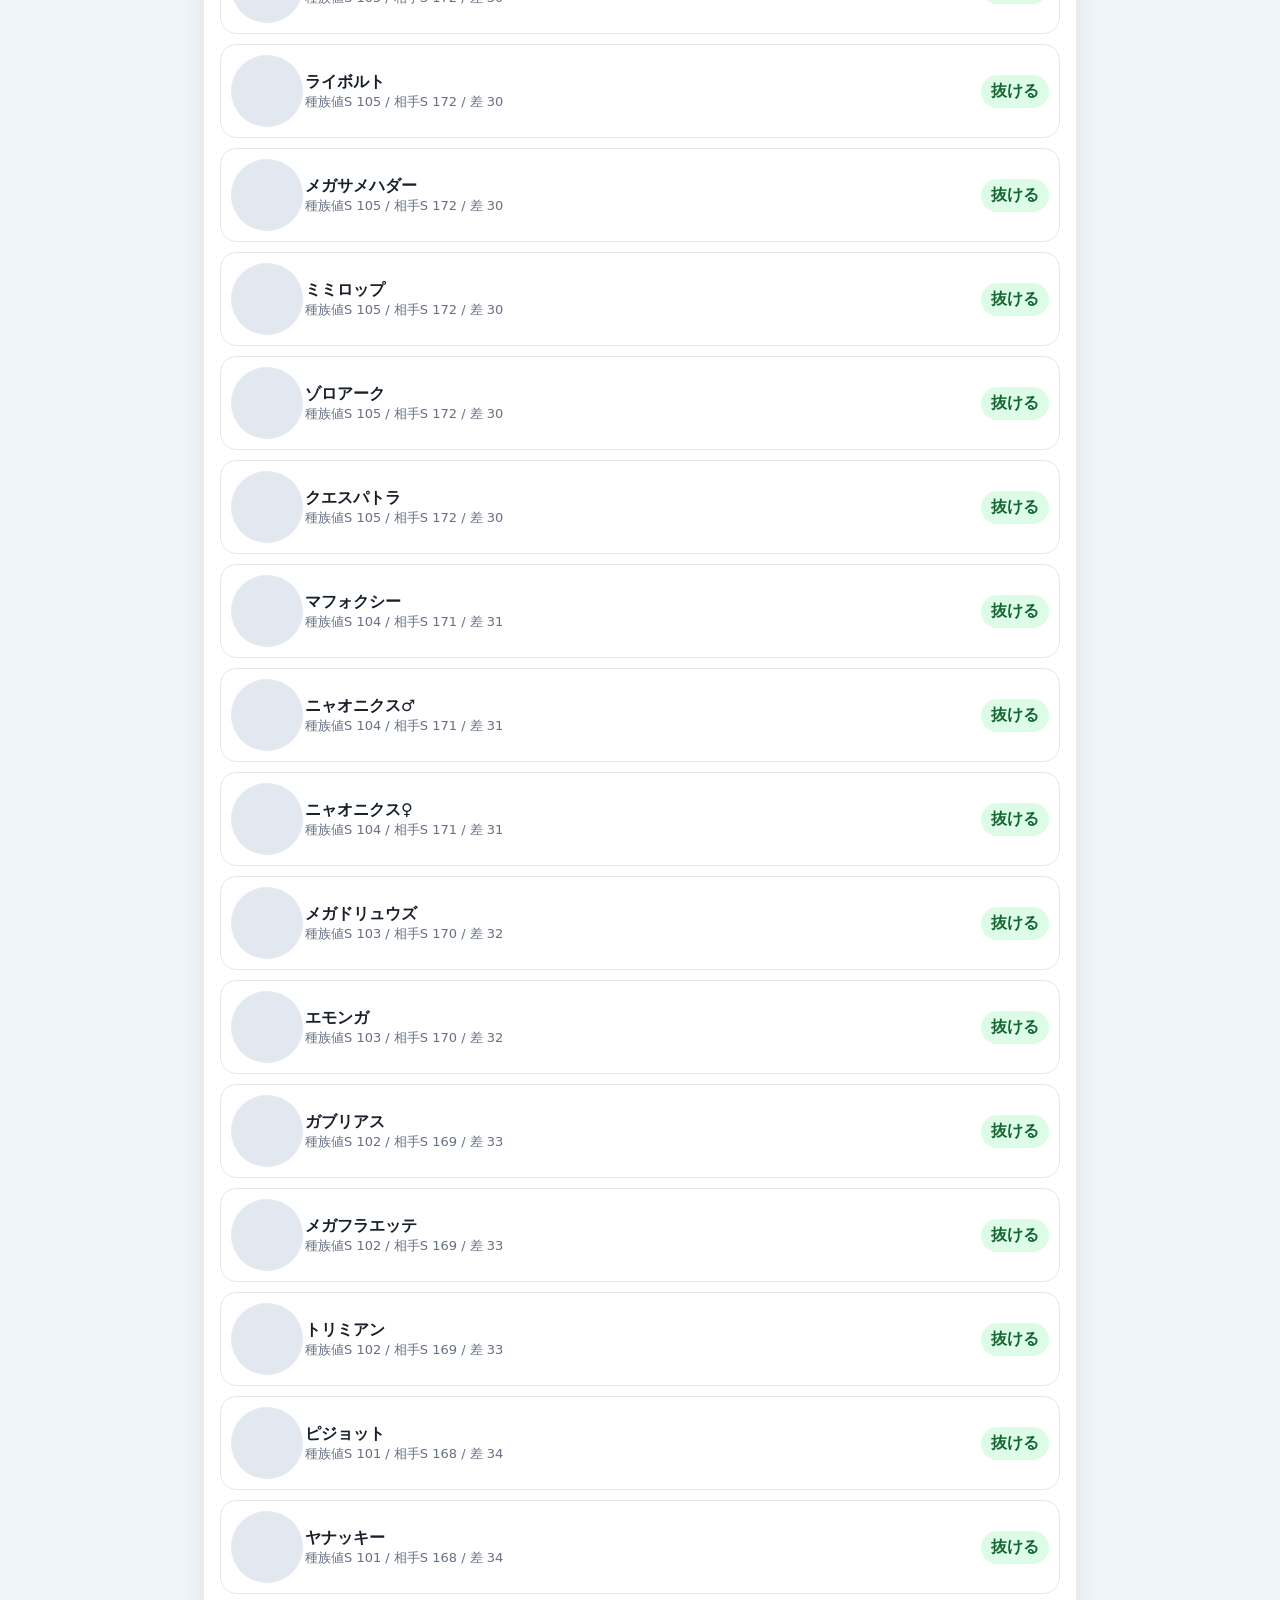
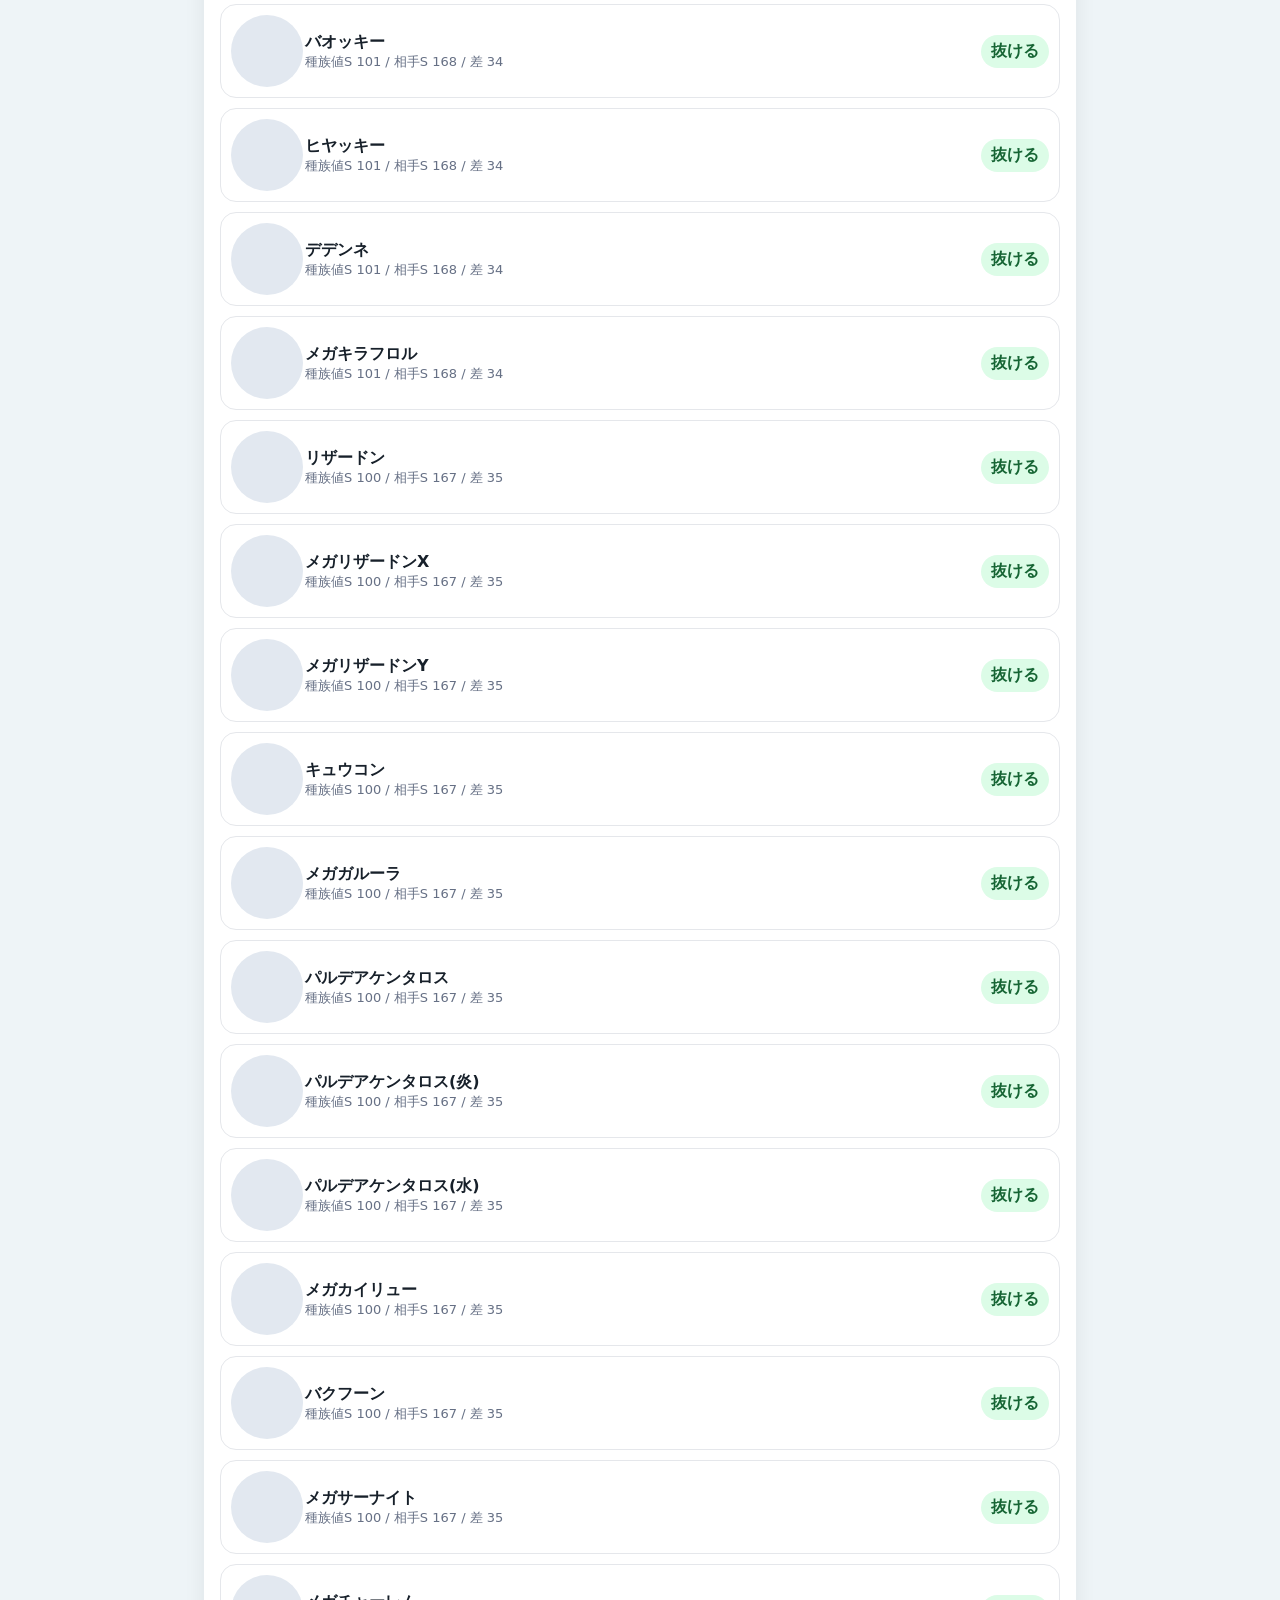
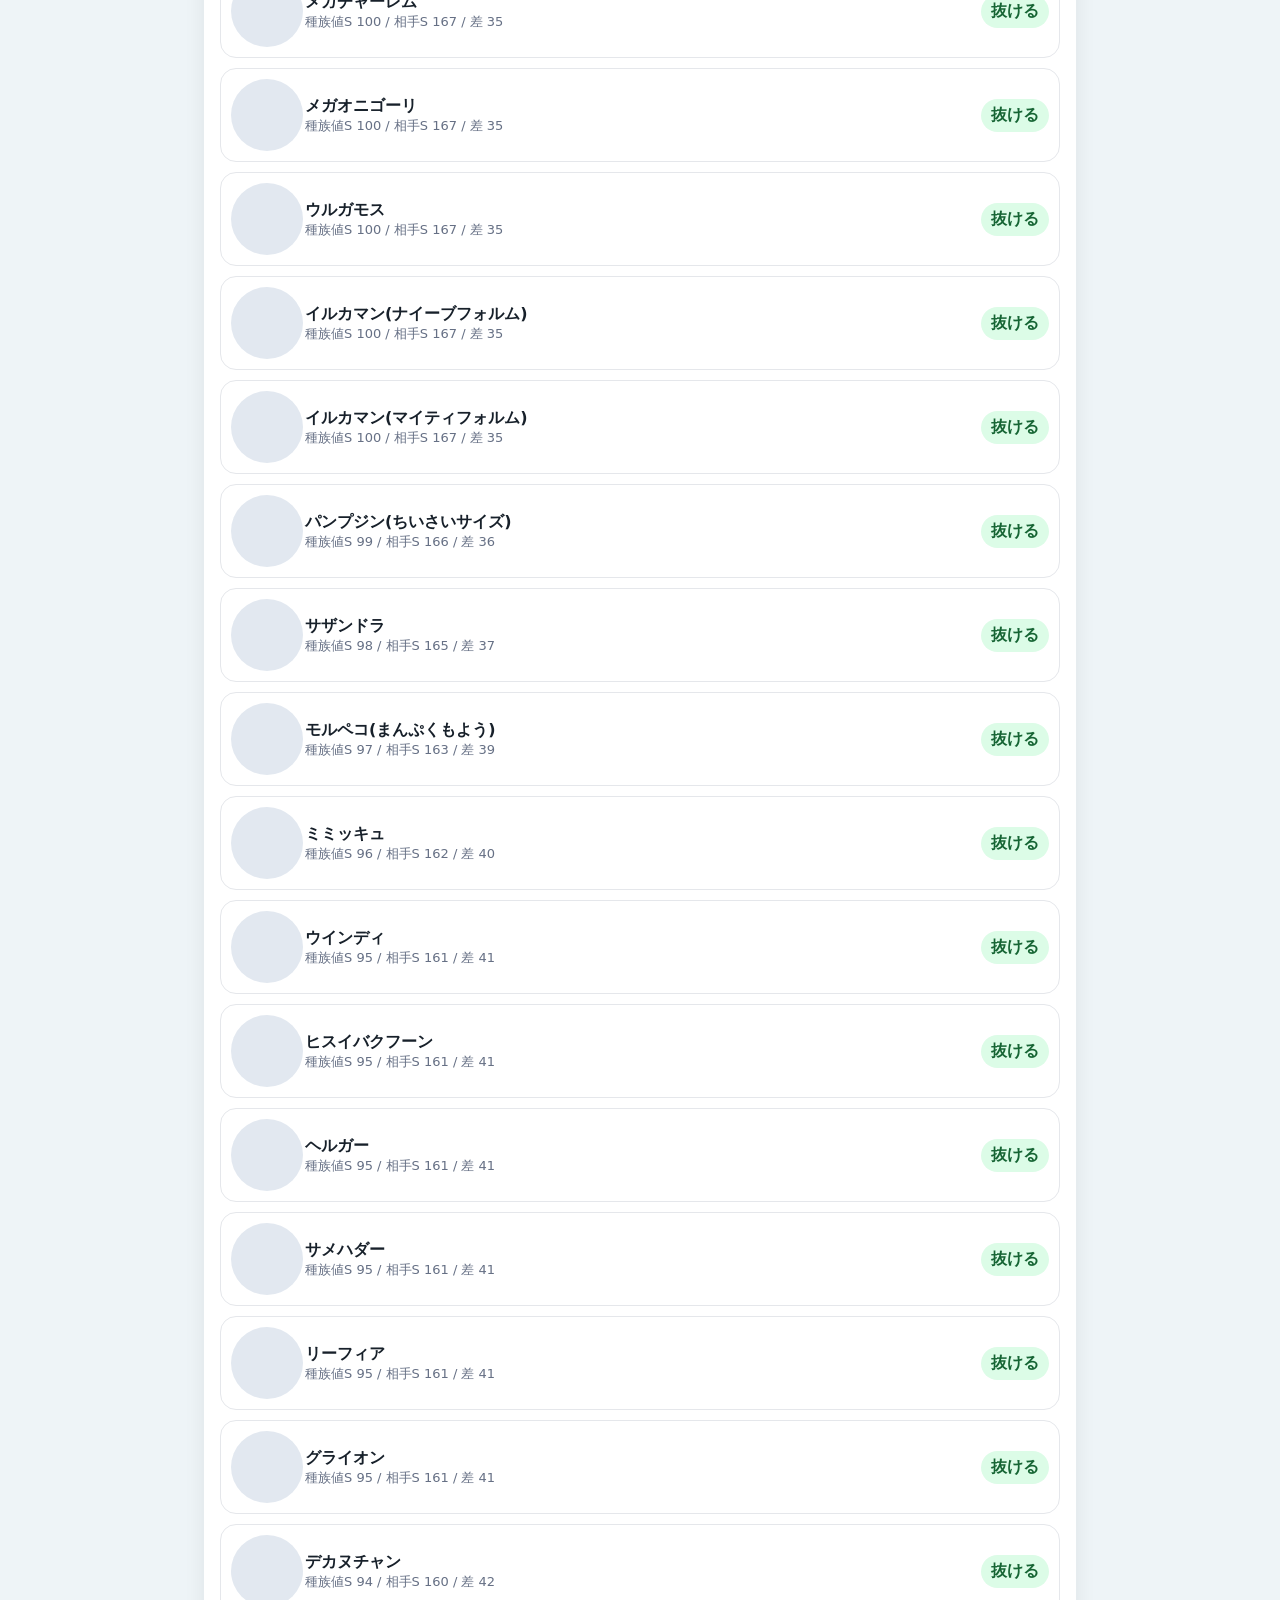
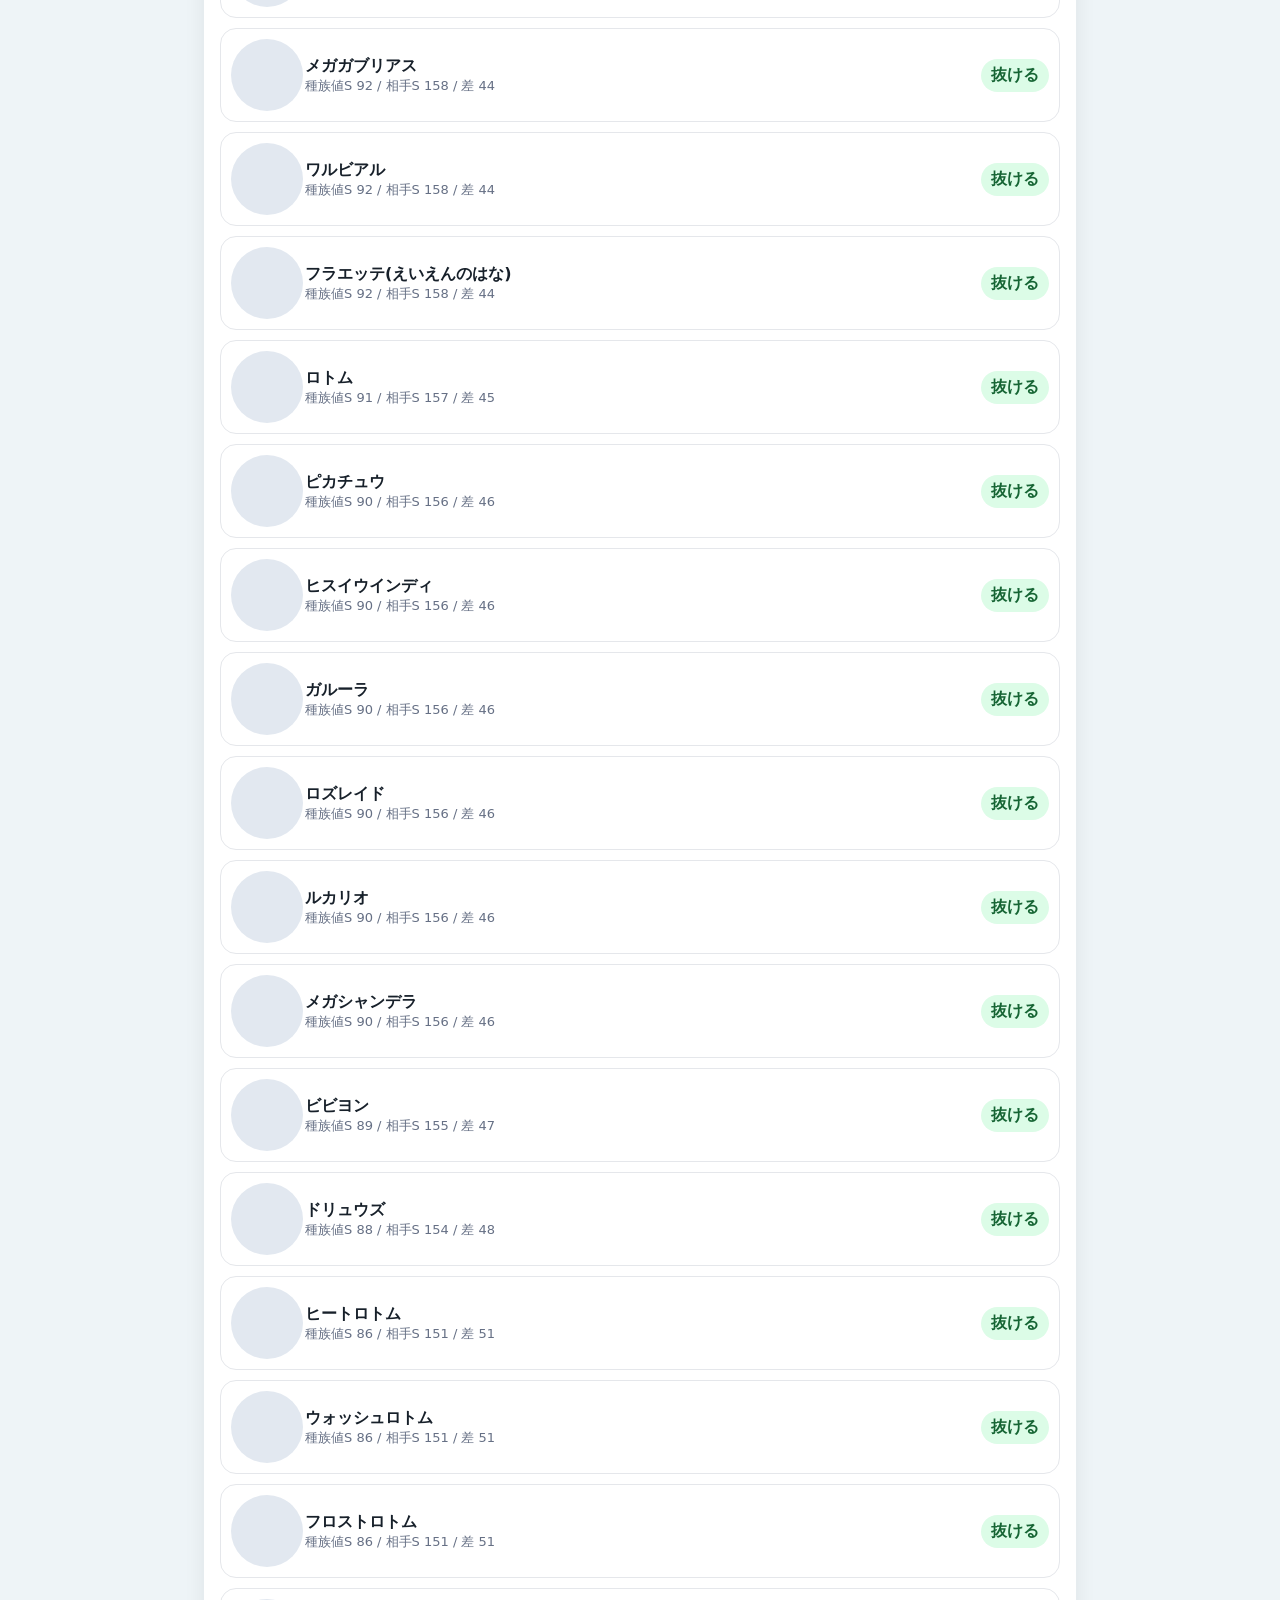
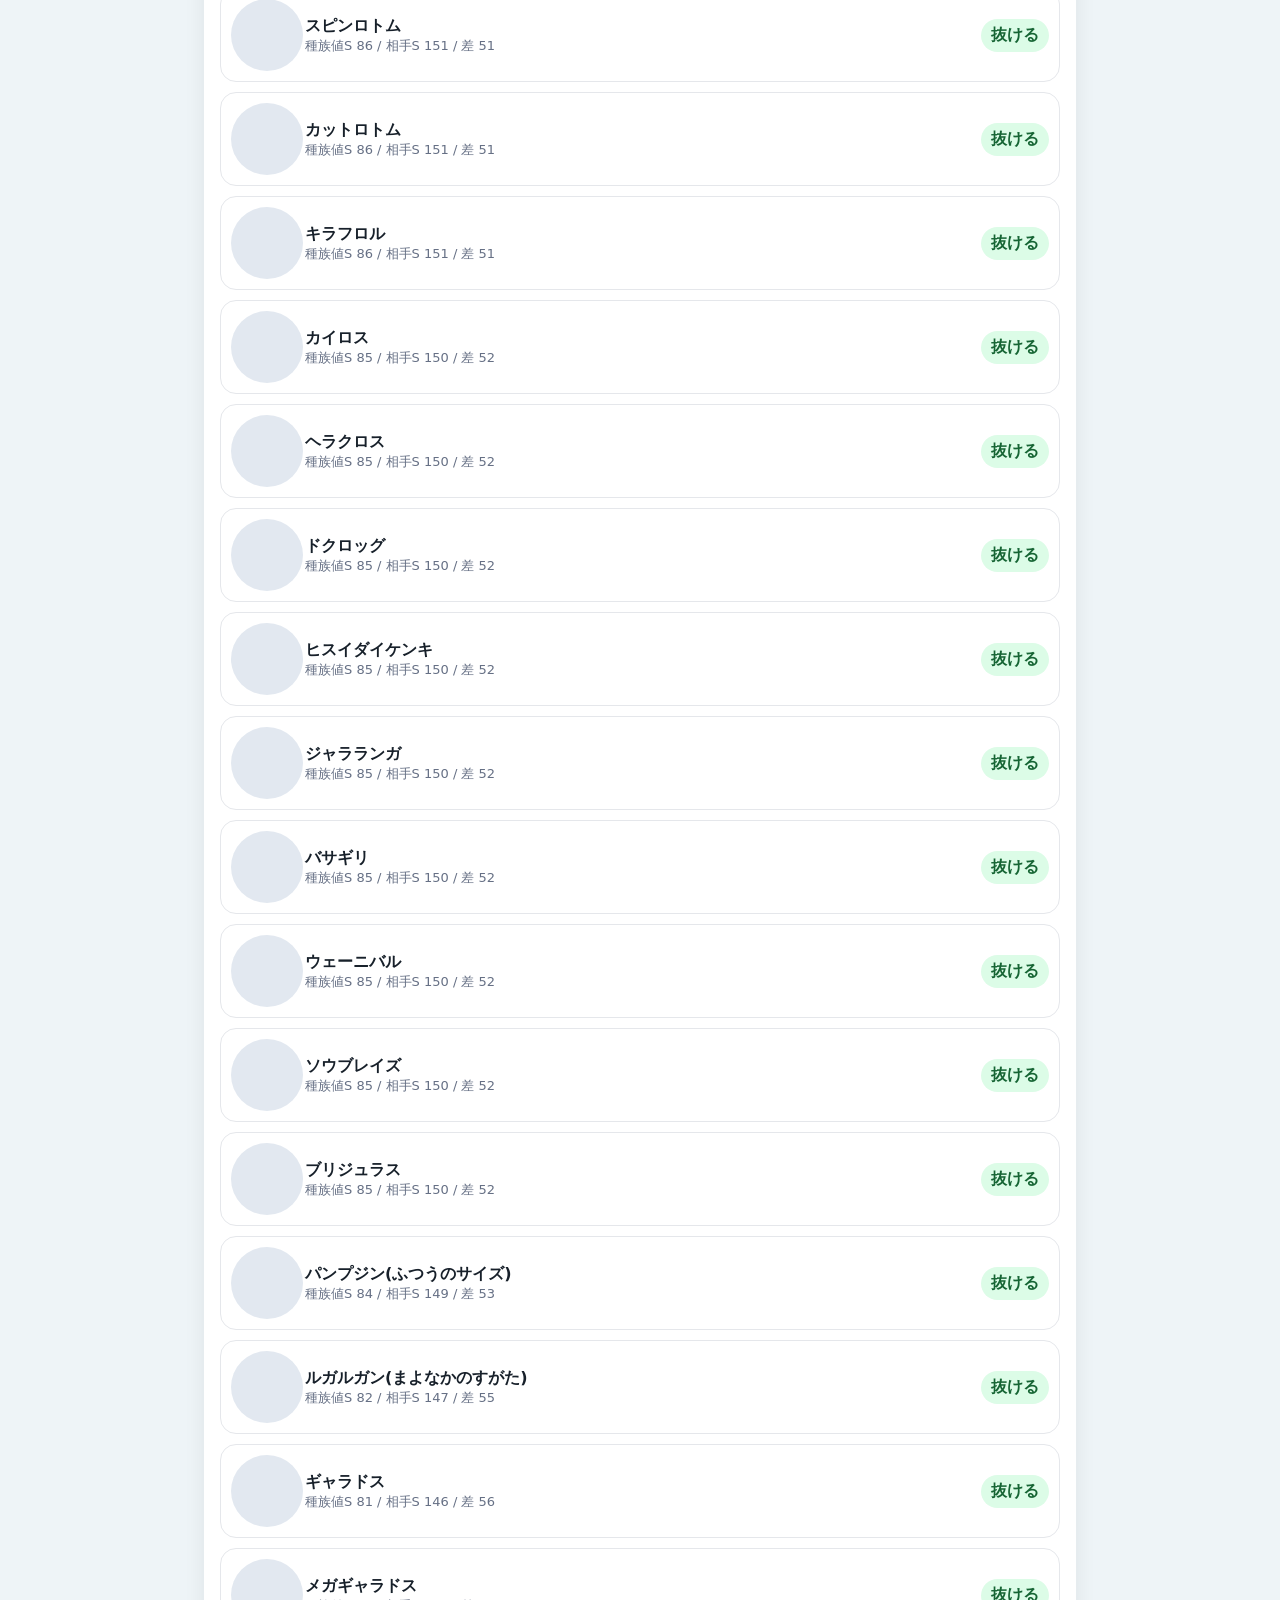
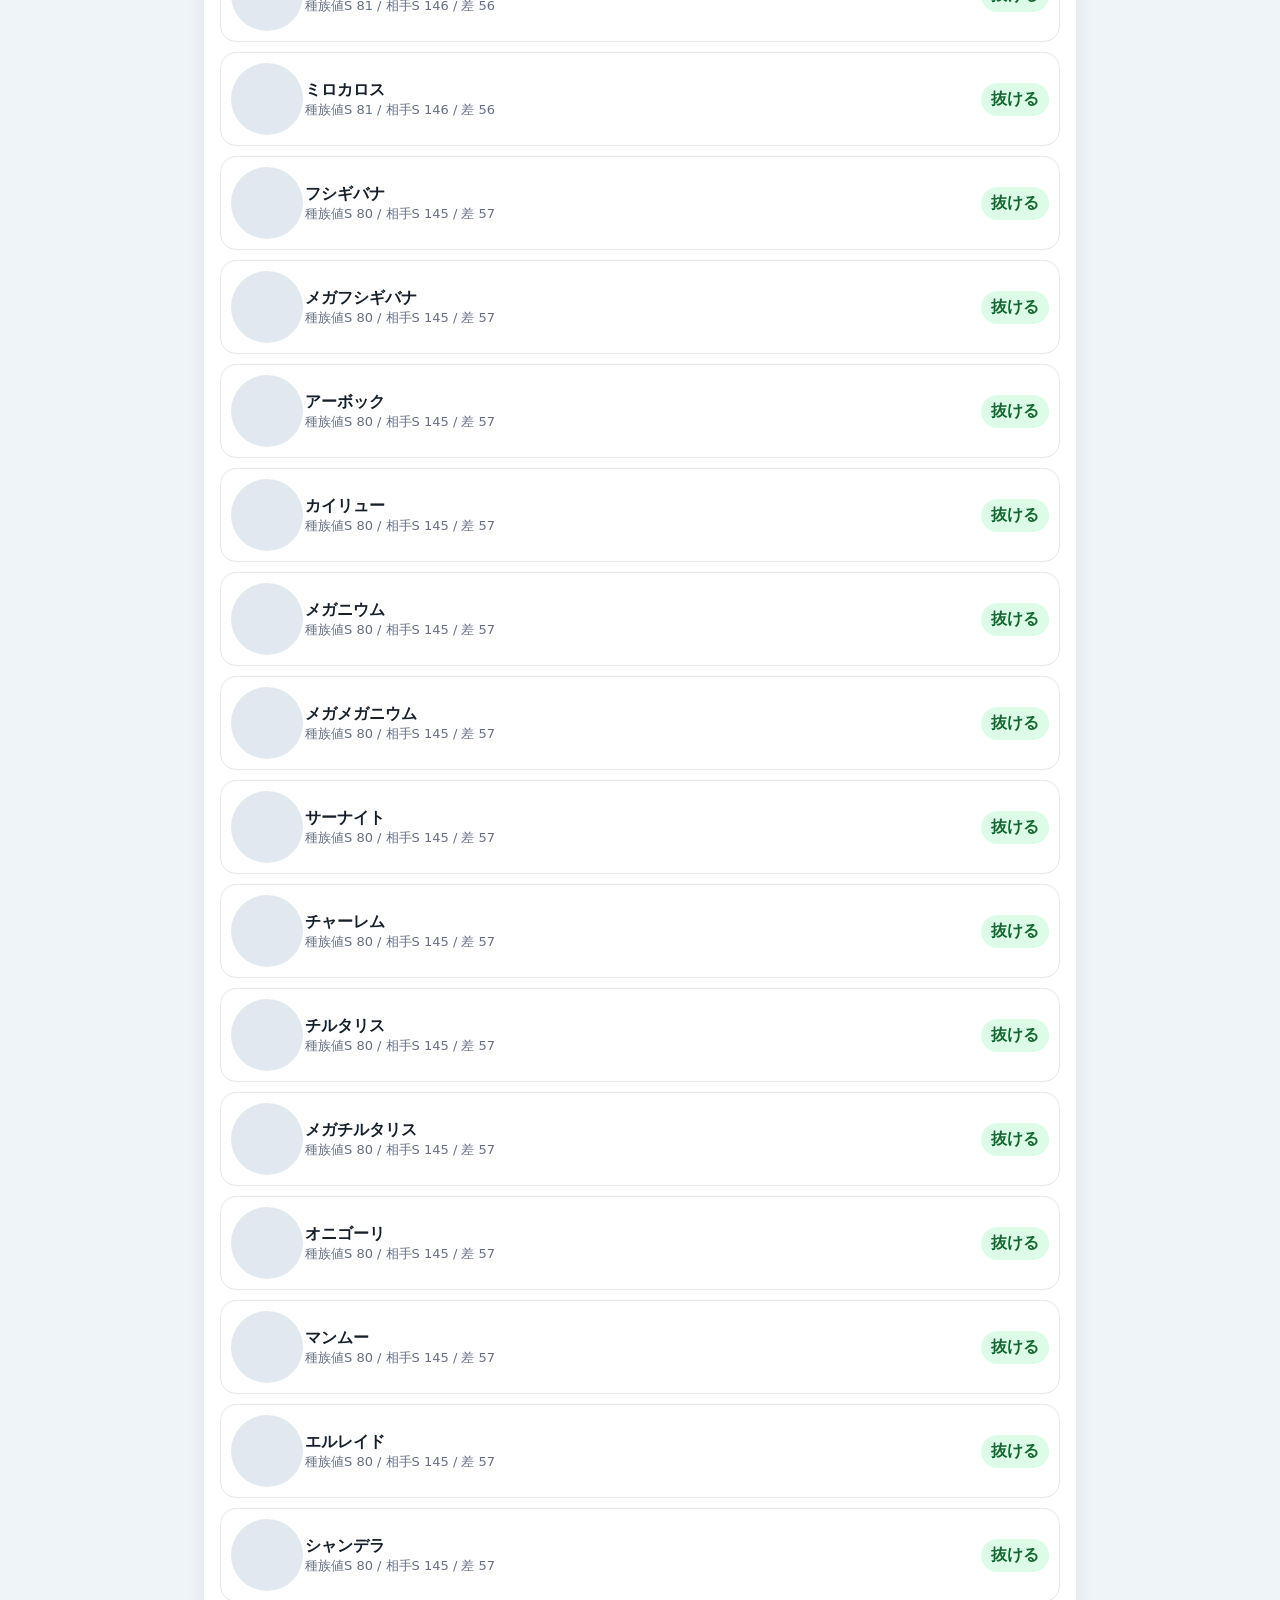
==== commit 3f27c527: "Add files via upload" ====
--- a/index.html
+++ b/index.html
@@ -1,14 +1,5 @@
-<!doctype html><html lang="ja"><head>
-<script async src="https://pagead2.googlesyndication.com/pagead/js/adsbygoogle.js?client=ca-pub-9082658488826366"
-     crossorigin="anonymous"></script>
-<!-- Google AdSense -->
-<script async
-src="https://pagead2.googlesyndication.com/pagead/js/adsbygoogle.js?client=ca-pub-XXXXXXXXXXXXXXXX"
-crossorigin="anonymous"></script>
-<meta charset="utf-8"><meta name="viewport" content="width=device-width, initial-scale=1">
-<title>ポケモンチャンピオンズ 素早さ比較</title><link rel="stylesheet" href="style.css">
-<link rel="manifest" href="manifest.json">
-<meta name="theme-color" content="#0f8b8d"></head><body><main class="app">
+<!doctype html><html lang="ja"><head><meta charset="utf-8"><meta name="viewport" content="width=device-width, initial-scale=1">
+<title>ポケモンチャンピオンズ 素早さ比較</title><link rel="stylesheet" href="style.css"></head><body><main class="app">
 <header><h1>素早さ比較</h1><p>完全修正版：メガ固定＋♀フォルム対応</p></header>
 <section class="card notice"><b>画像</b><p>メガ画像・特殊フォルム画像は固定済みです。通常画像も欲しい場合だけ「通常画像を自動取得」を押してください。</p>
 <button id="loadImages">通常画像を自動取得</button><button id="clearImages">通常画像キャッシュ削除</button><span id="imageStatus">特殊画像は設定済み</span></section>
@@ -18,57 +9,7 @@
 <label>性格<select id="nature"><option value="1.1">上昇補正</option><option value="1" selected>補正なし</option><option value="0.9">下降補正</option></select></label><label>ランク<select id="rank"></select></label>
 <label>その他補正<select id="other"><option value="1">なし</option><option value="1.5">こだわりスカーフ等 ×1.5</option><option value="2">追い風・すいすい等 ×2</option><option value="0.5">麻痺等 ×0.5</option></select></label></div>
 <div class="speed-box"><span>最終素早さ</span><strong id="mySpeed">0</strong></div></section>
-<section class="card"><h2>相手条件</h2><div class="grid"><label>相手の型<select id="enemyType">
-<option value="fast">最速：上昇補正・32pt</option>
-<option value="semi">準速：補正なし・32pt</option>
-<option value="none">無振り：補正なし・0pt</option>
-<option value="slow">最遅：下降補正・0pt</option>
-<option value="custom">カスタム</option>
-</select></label>
-
-<label>相手能力pt
-<input id="enemyAbilityPt" type="number" min="0" max="32" value="32">
-</label>
-
-<label>相手性格
-<select id="enemyNature">
-<option value="1.1">上昇補正</option>
-<option value="1" selected>補正なし</option>
-<option value="0.9">下降補正</option>
-</select>
-</label>
-
-<label>相手の補正<select id="enemyOther"><option value="1">なし</option><option value="1.5">×1.5</option><option value="2">×2</option><option value="0.5">×0.5</option></select></label><label>相手ポケモン検索<input id="enemySearch" placeholder="例：メガゲンガー"></label>
-
-<label>相手ポケモン
-<select id="enemyPokemon"></select>
-</label>
-
-<label>一覧検索<input id="listSearch" placeholder="例：メガ"></label>
-
-<div class="speed-box">
-<span>相手の最終素早さ</span>
-<strong id="enemyFinalSpeed">0</strong>
-</div></div></section>
+<section class="card"><h2>相手条件</h2><div class="grid"><label>相手の型<select id="enemyType"><option value="fast">最速：上昇補正・32pt</option><option value="semi">準速：補正なし・32pt</option><option value="none">無振り：補正なし・0pt</option><option value="slow">最遅：下降補正・0pt</option></select></label>
+<label>相手の補正<select id="enemyOther"><option value="1">なし</option><option value="1.5">×1.5</option><option value="2">×2</option><option value="0.5">×0.5</option></select></label><label>一覧検索<input id="listSearch" placeholder="例：メガ"></label></div></section>
 <section class="card"><h2>比較結果</h2><div class="summary"><div><b id="winCount">0</b><span>抜ける</span></div><div><b id="sameCount">0</b><span>同速</span></div><div><b id="loseCount">0</b><span>抜かれる</span></div></div><div id="resultList" class="result-list"></div></section>
-
-<section class="card">
-<h2>スポンサー</h2>
-<div style="min-height:120px;background:#f1f5f9;border-radius:12px;display:flex;align-items:center;justify-content:center;font-weight:bold;">
-広告エリア（AdSense）
-</div>
-</section>
-
-<footer style="text-align:center;padding:20px;color:#666;">
-<p><a href="terms.html">利用規約</a> ｜ <a href="privacy.html">プライバシーポリシー</a></p>
-<p>このアプリは非公式のファンツールです。</p>
-</footer>
-</main><script src="pokemon_data.js"></script><script src="script.js"></script>
-<script>
-if ('serviceWorker' in navigator) {
-  window.addEventListener('load', () => {
-    navigator.serviceWorker.register('./service-worker.js');
-  });
-}
-</script>
-</body></html>
+</main><script src="pokemon_data.js"></script><script src="script.js"></script></body></html>
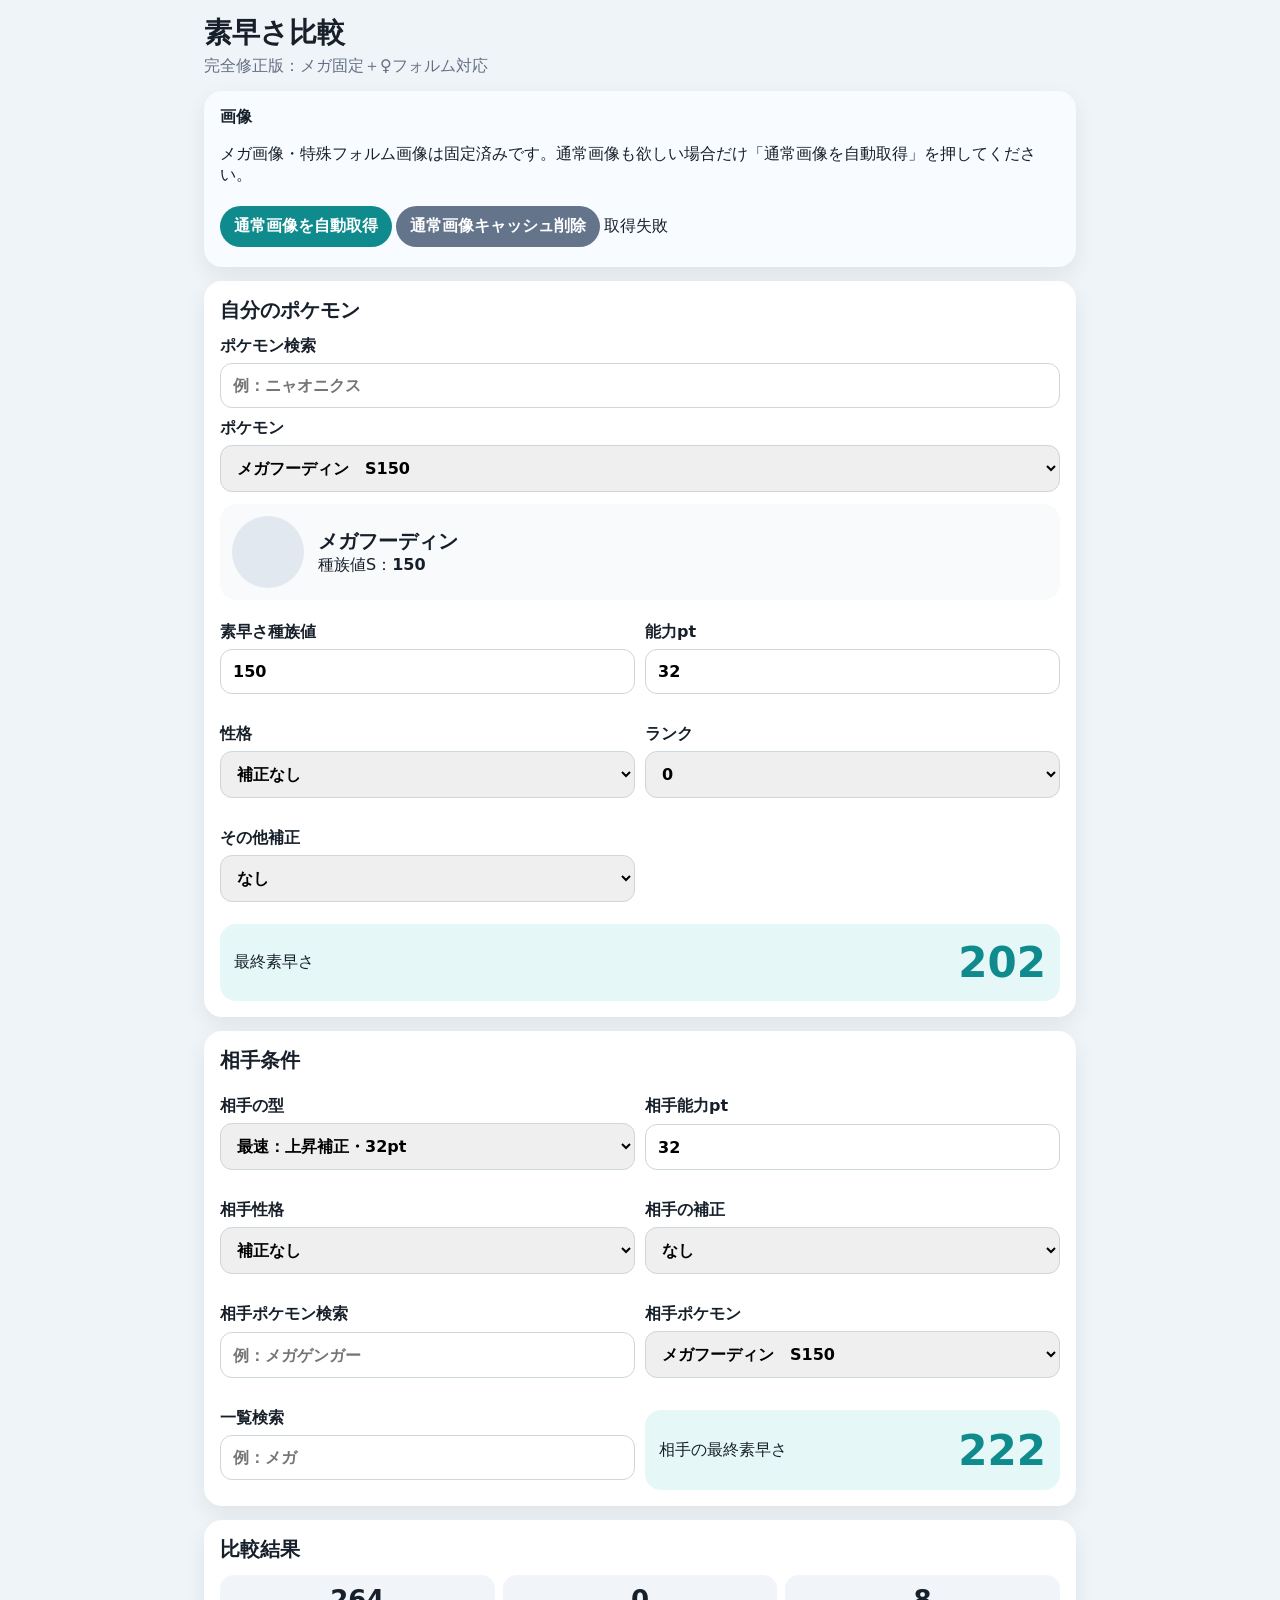
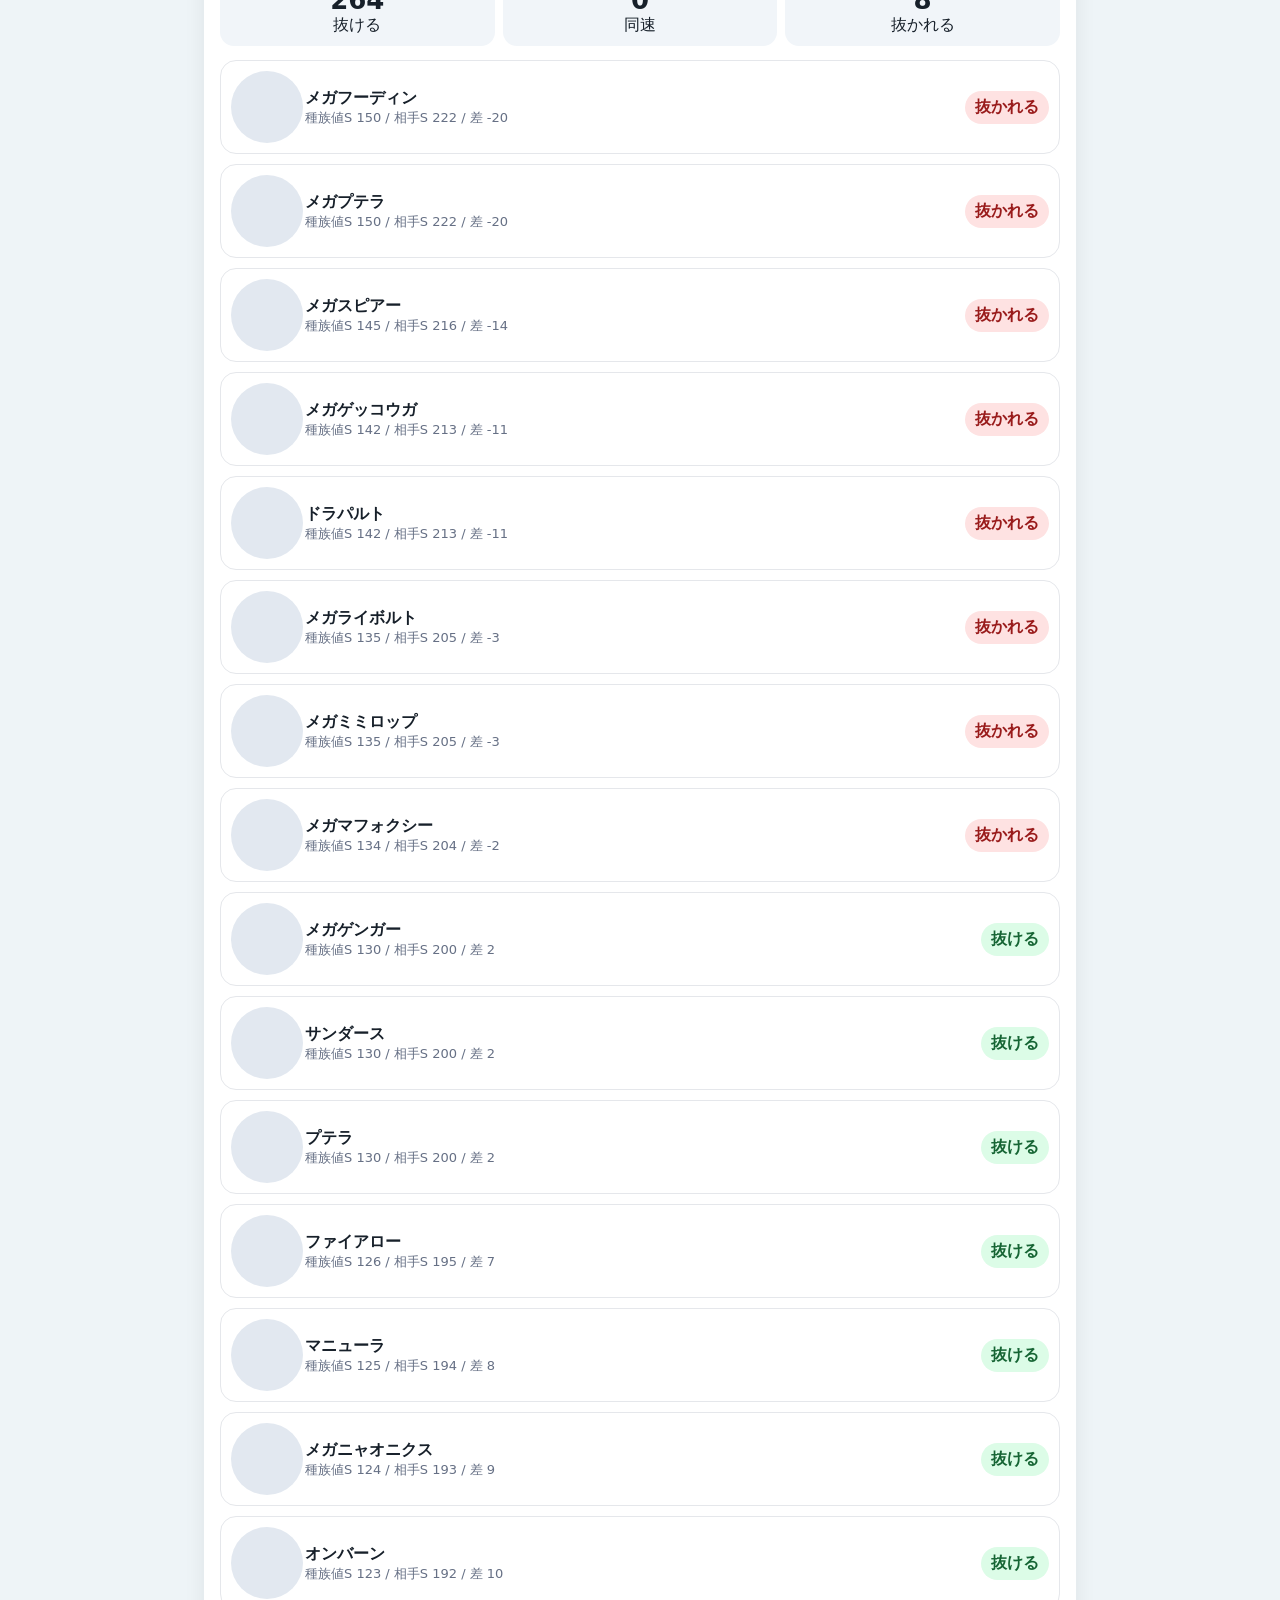
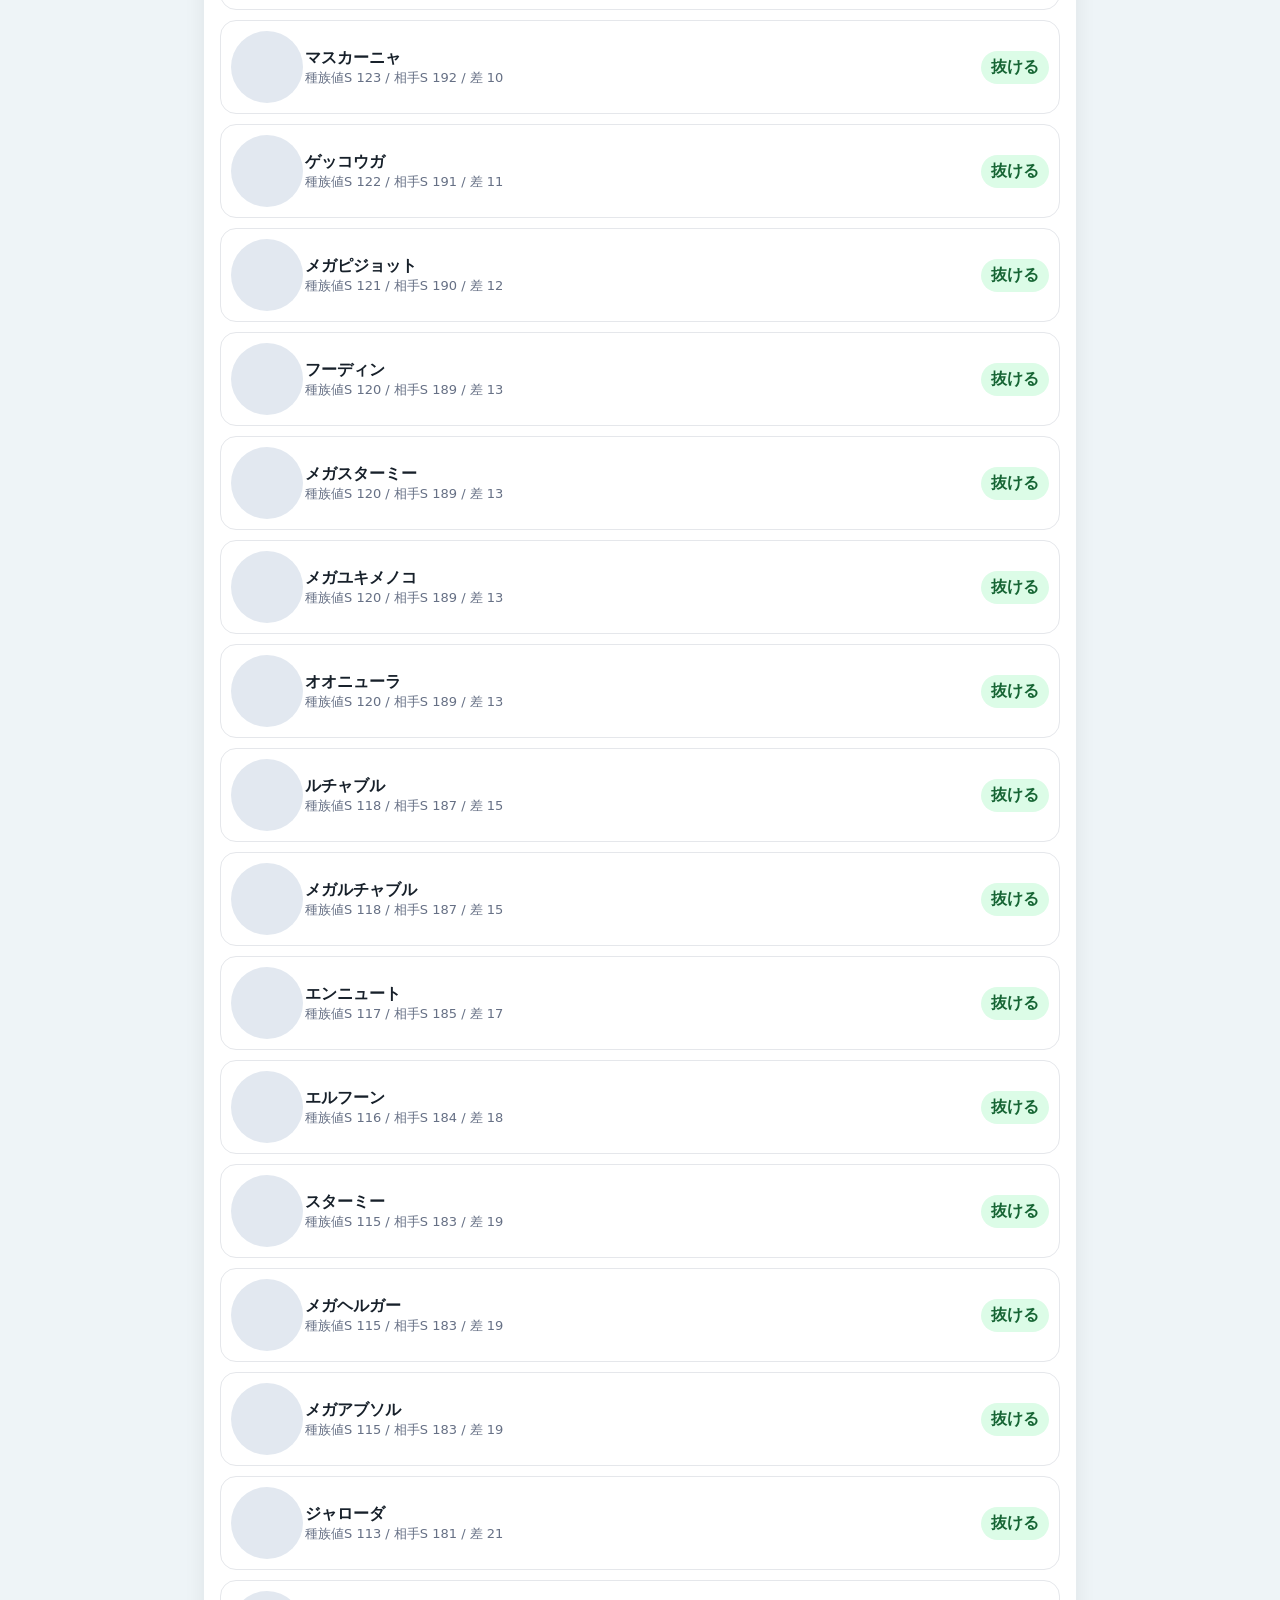
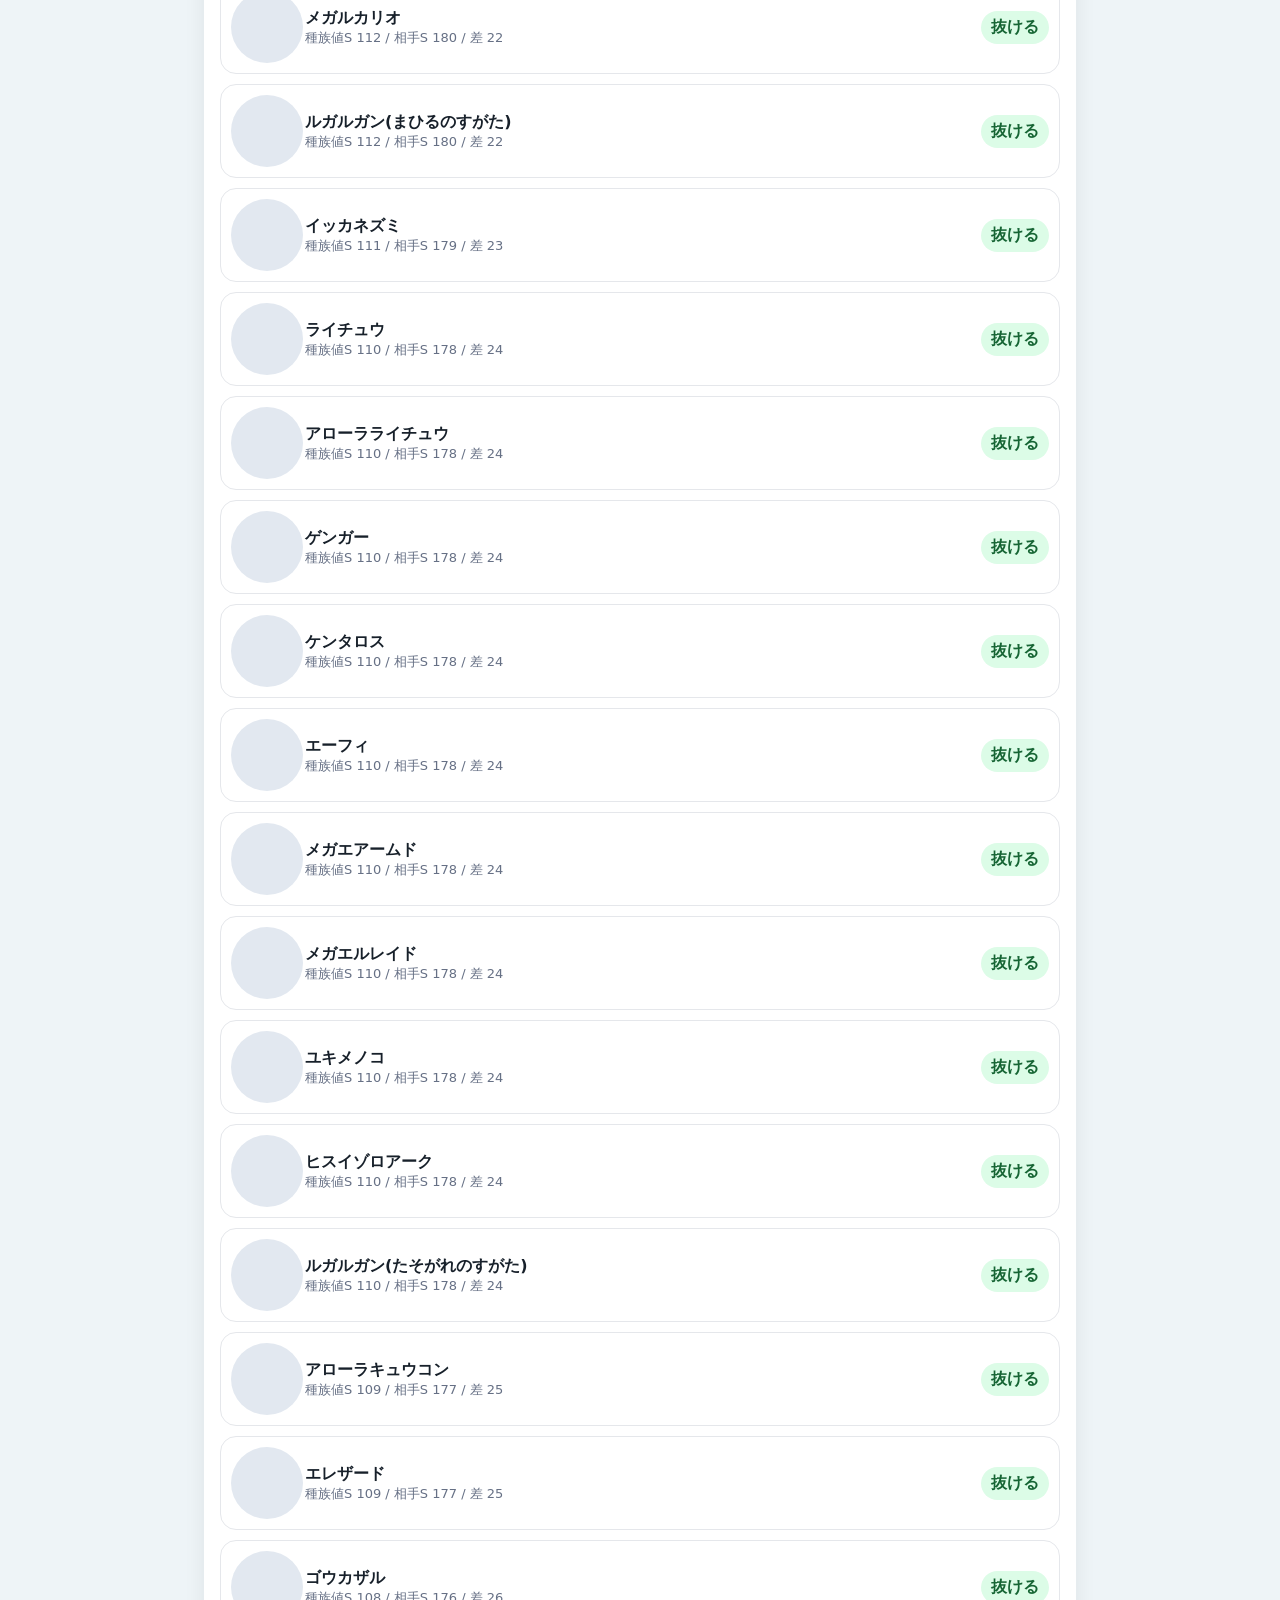
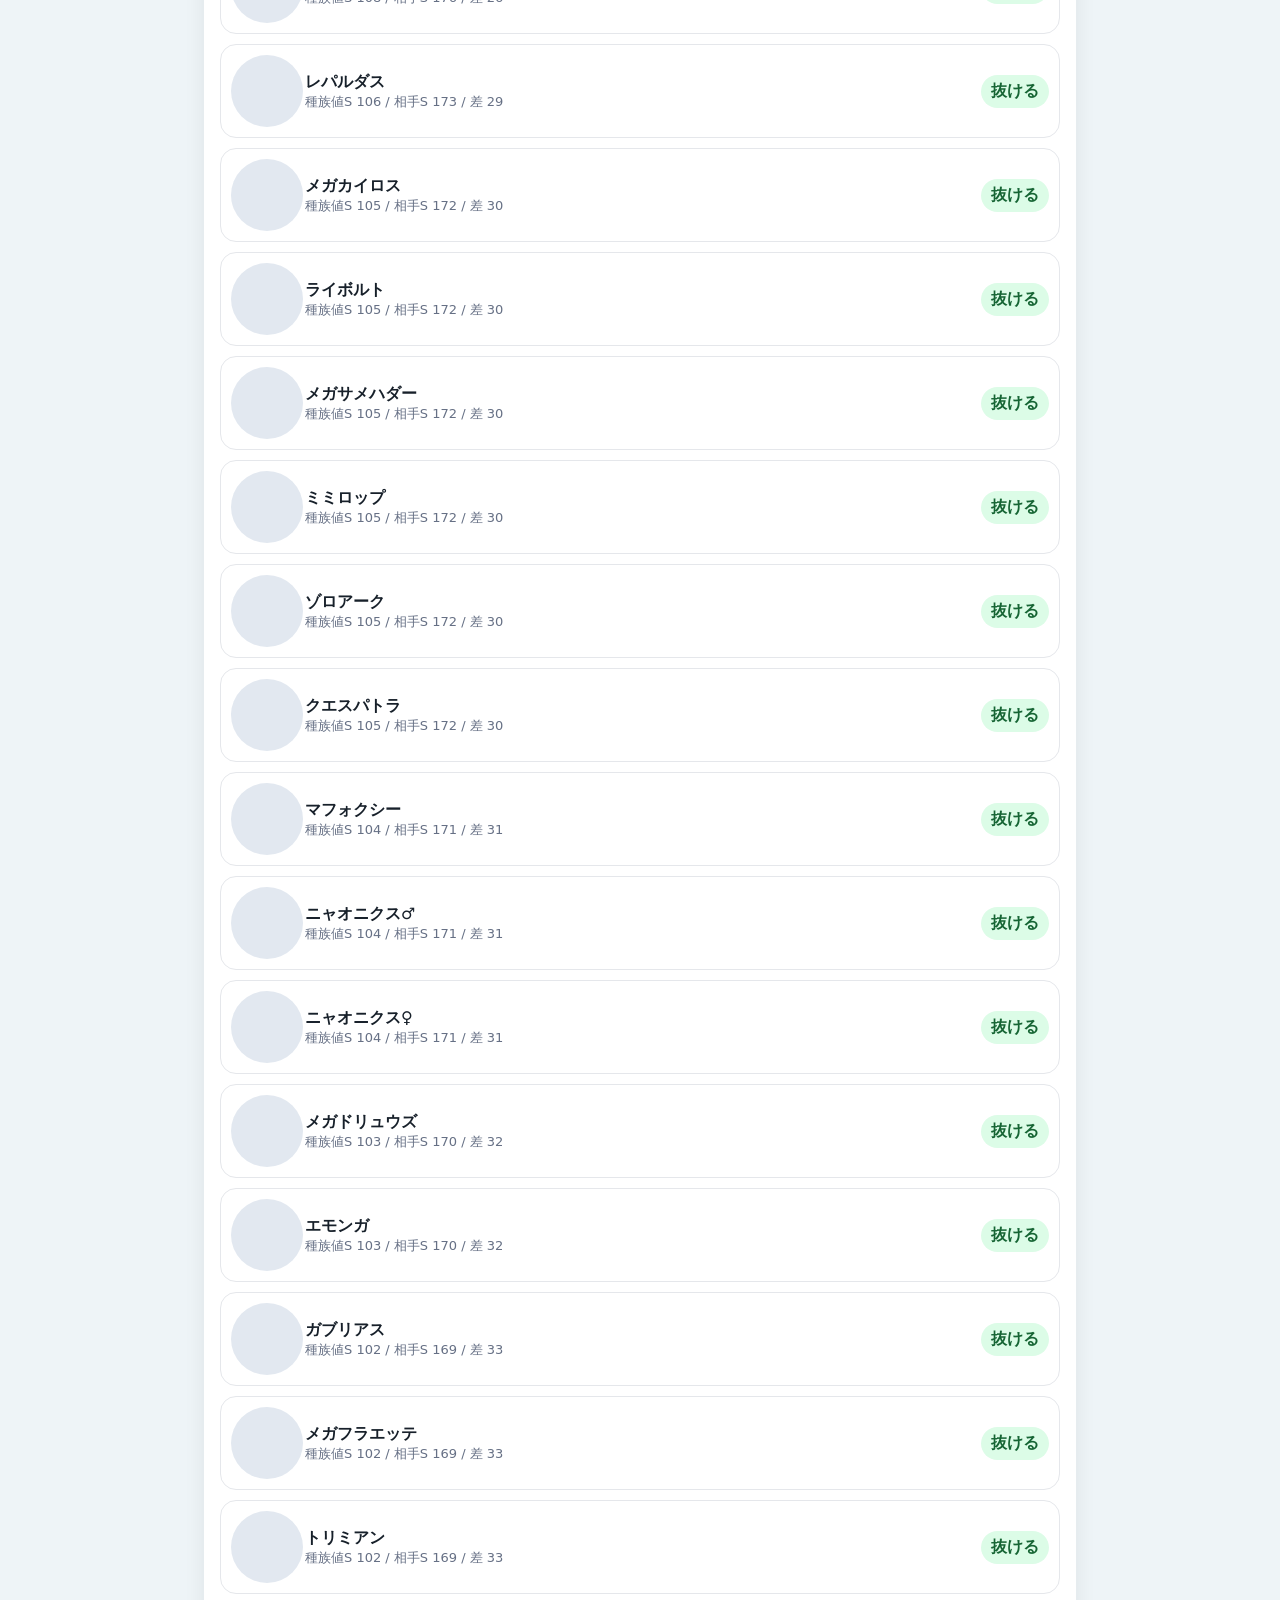
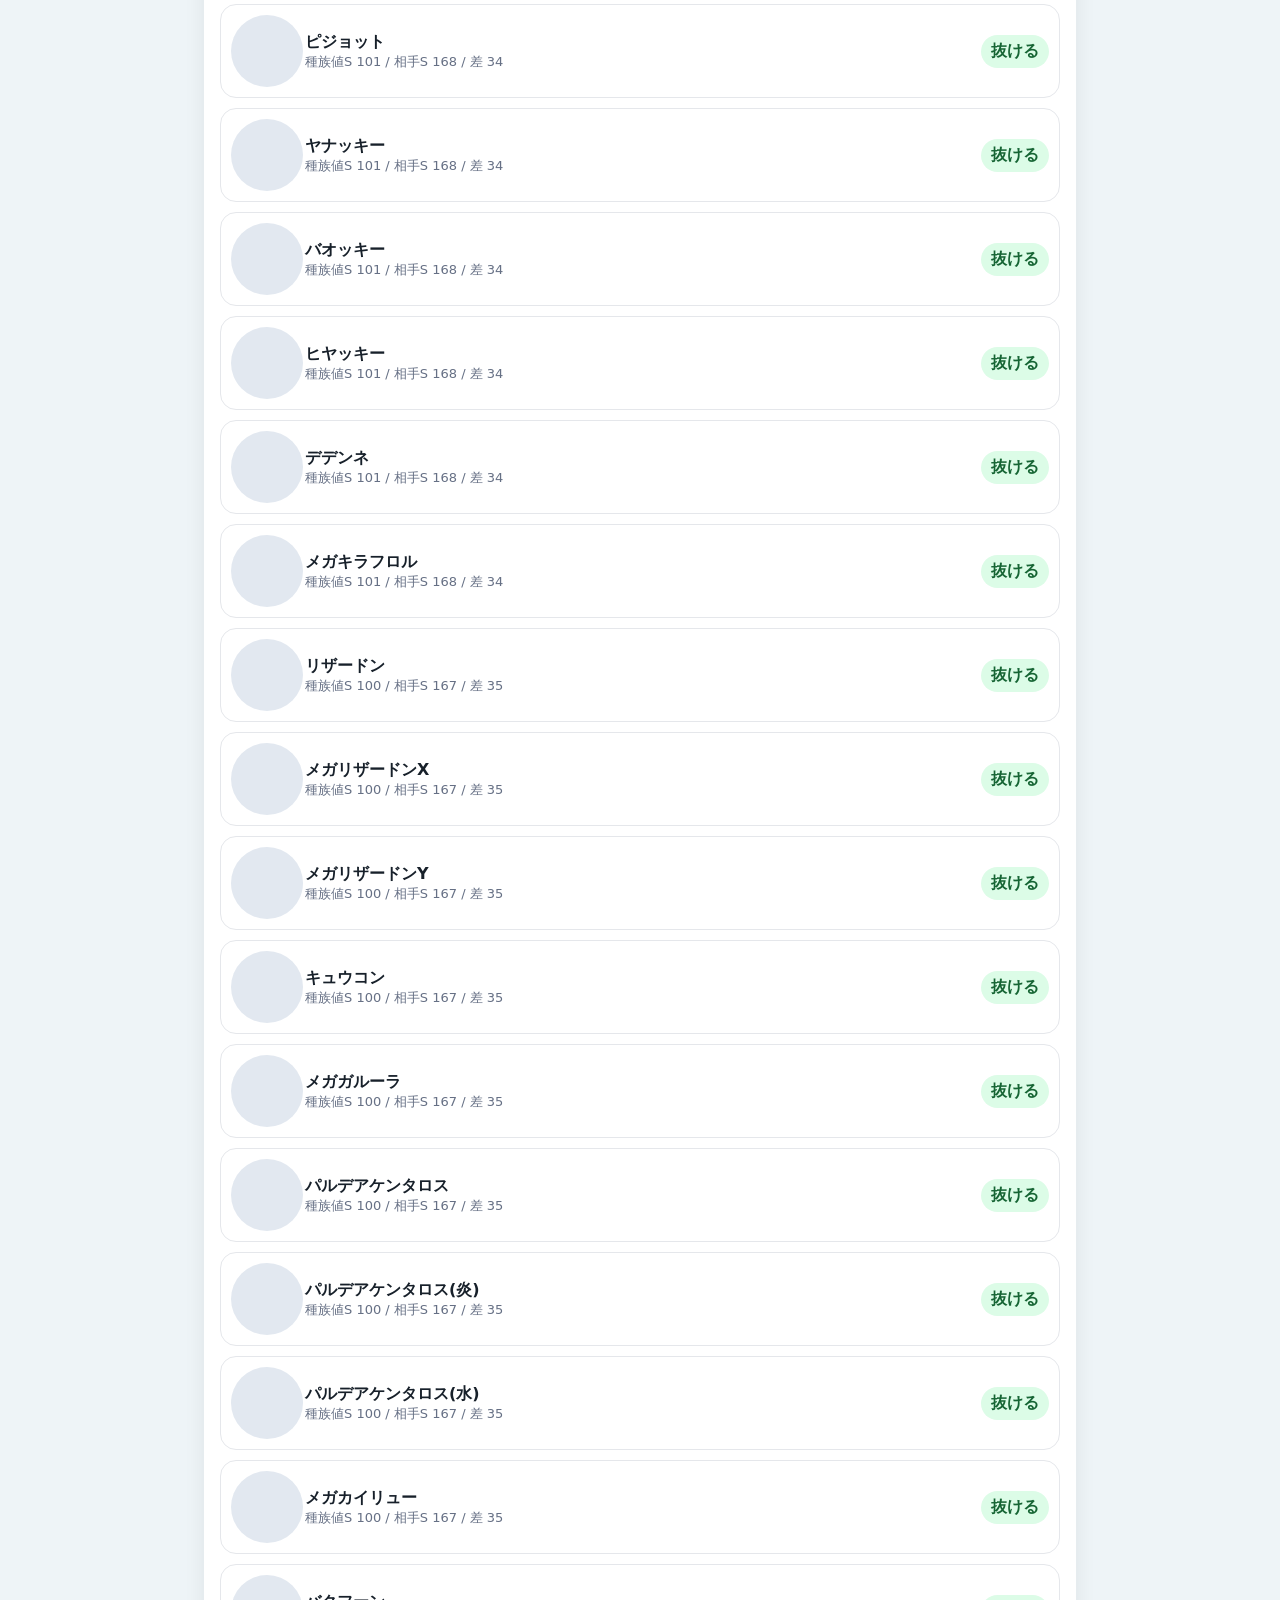
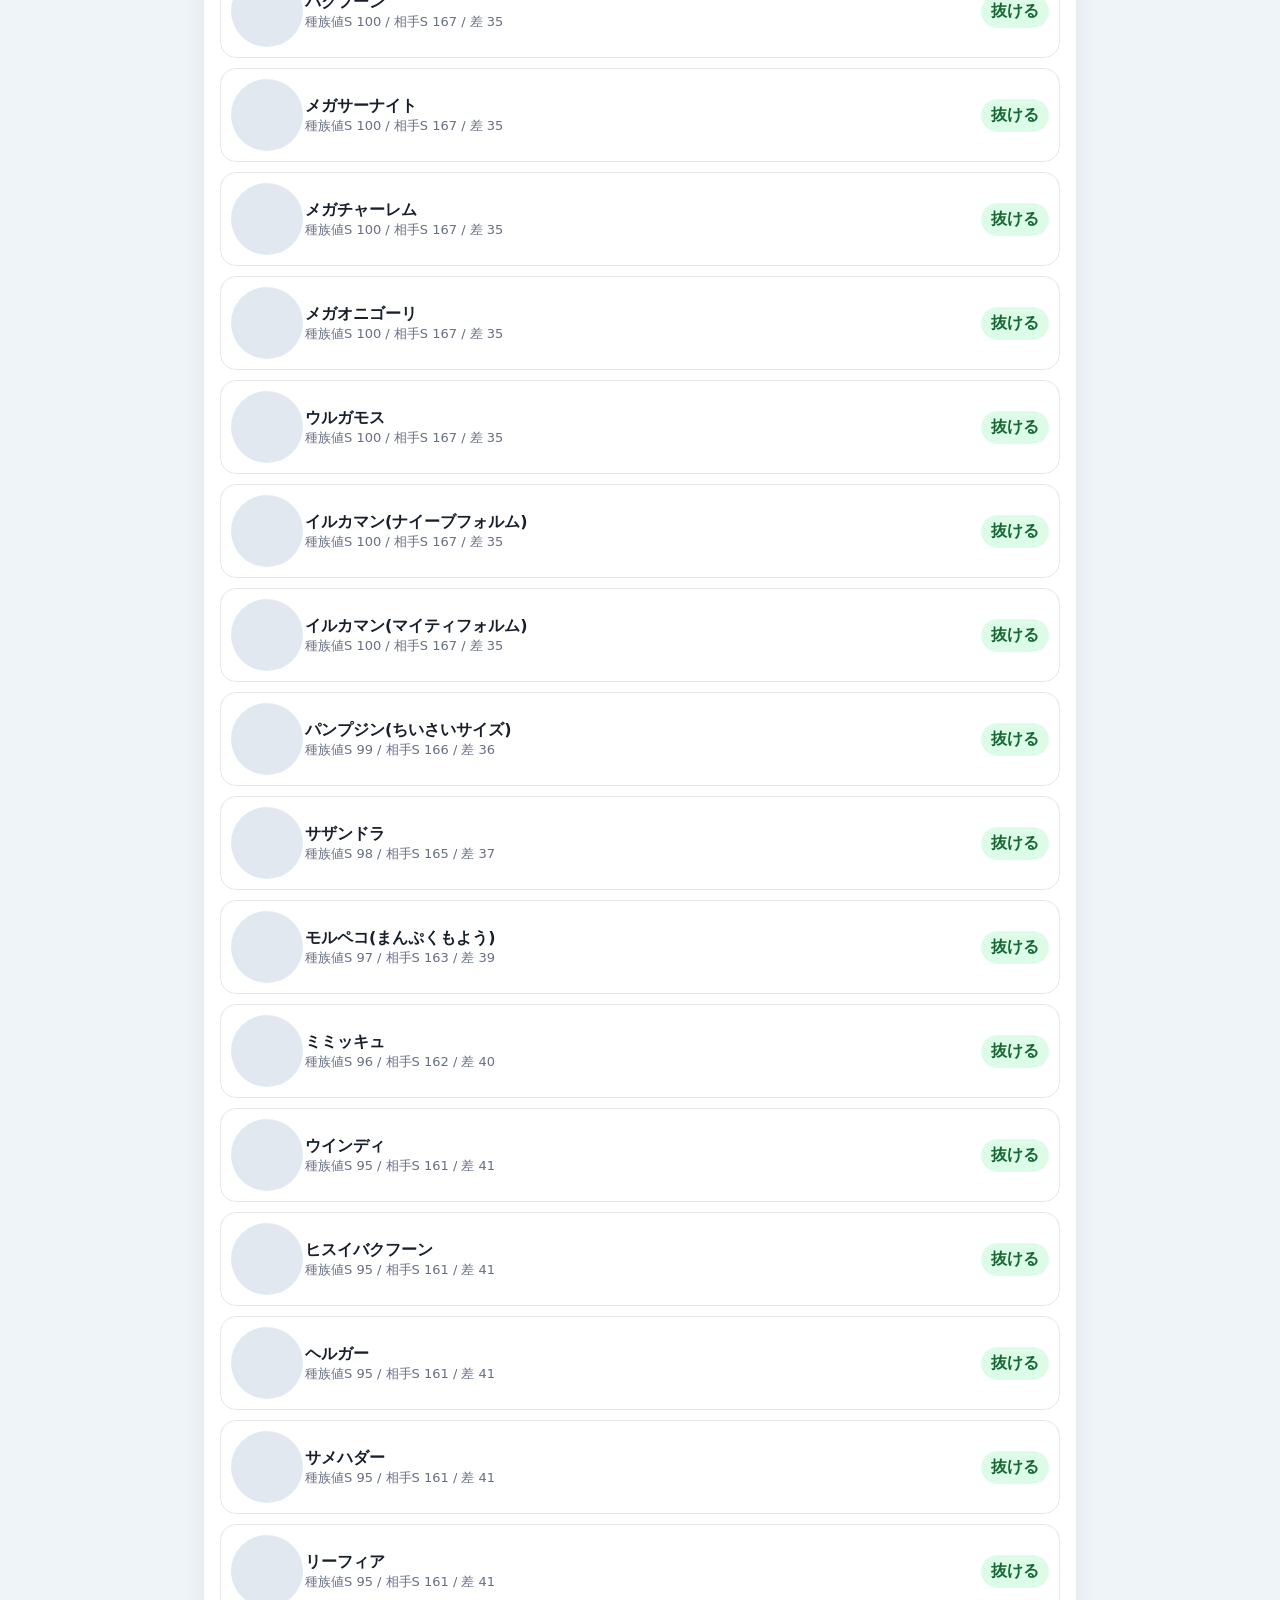
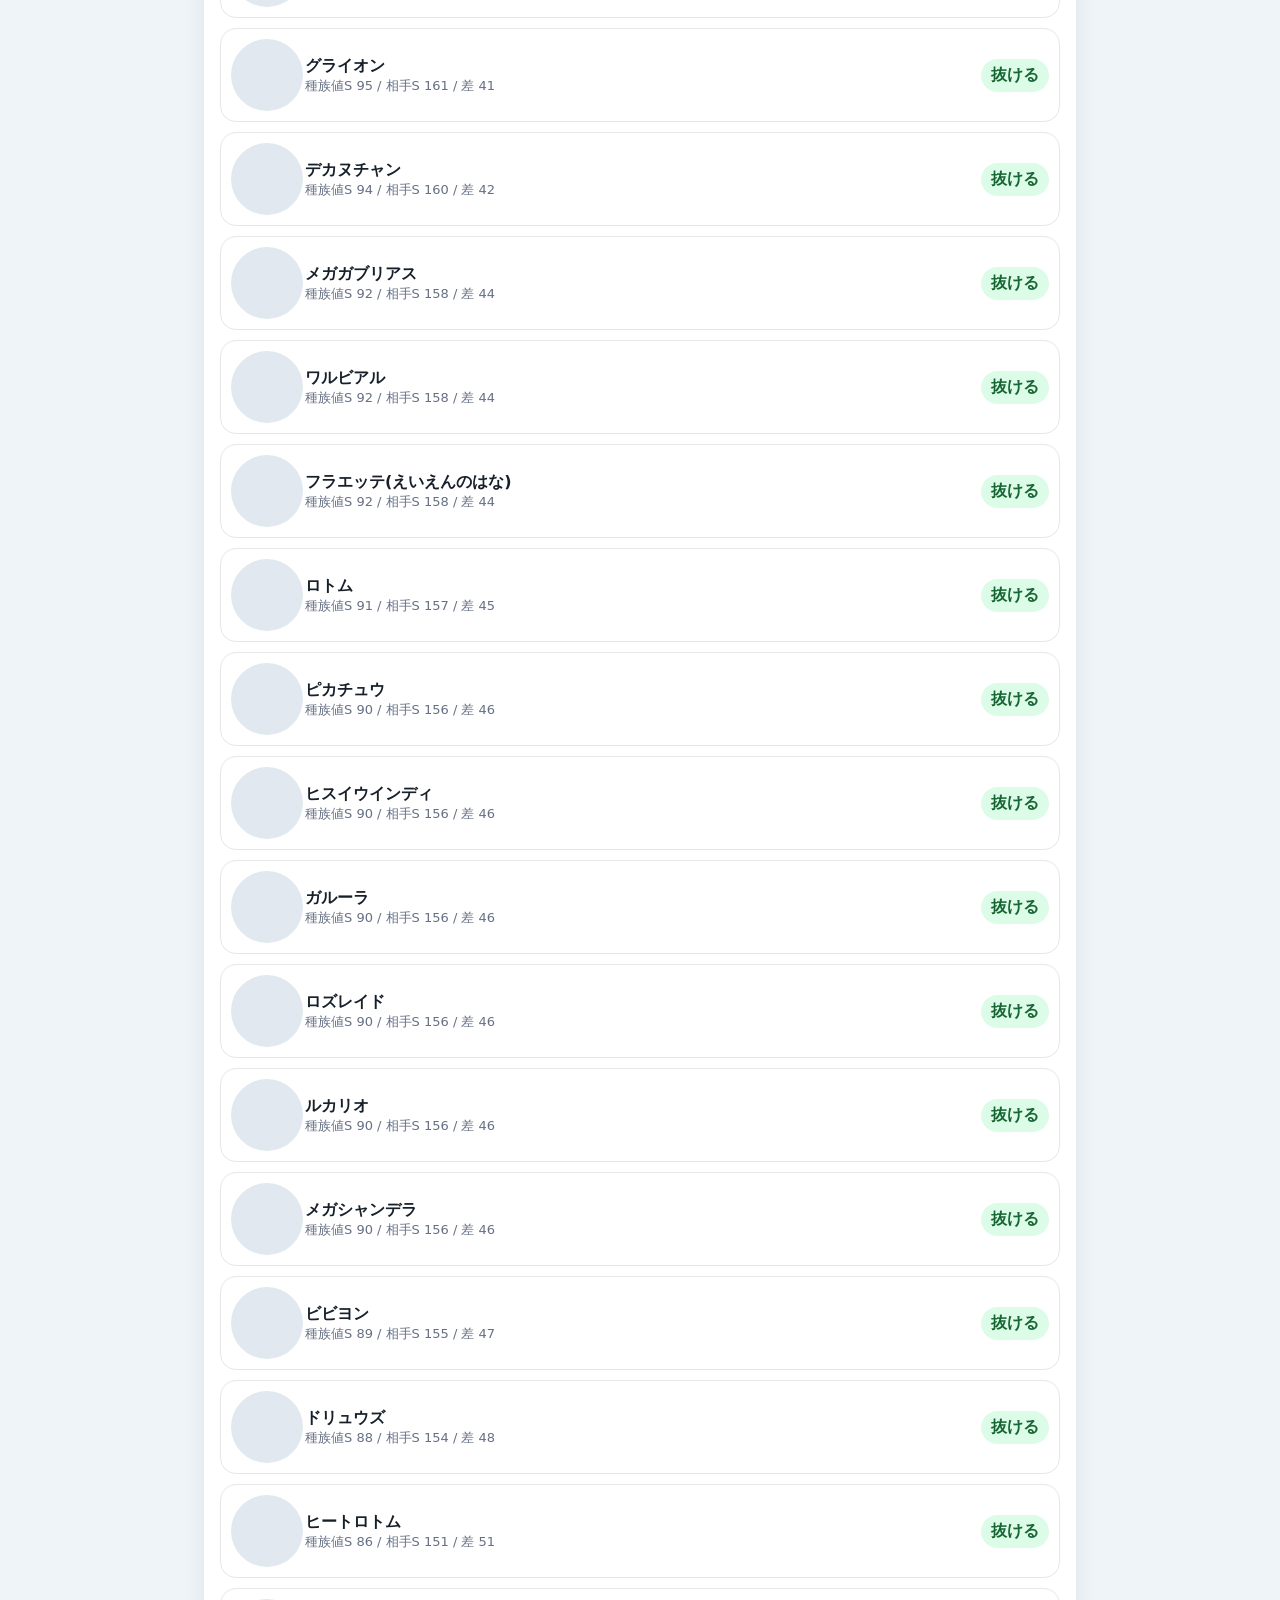
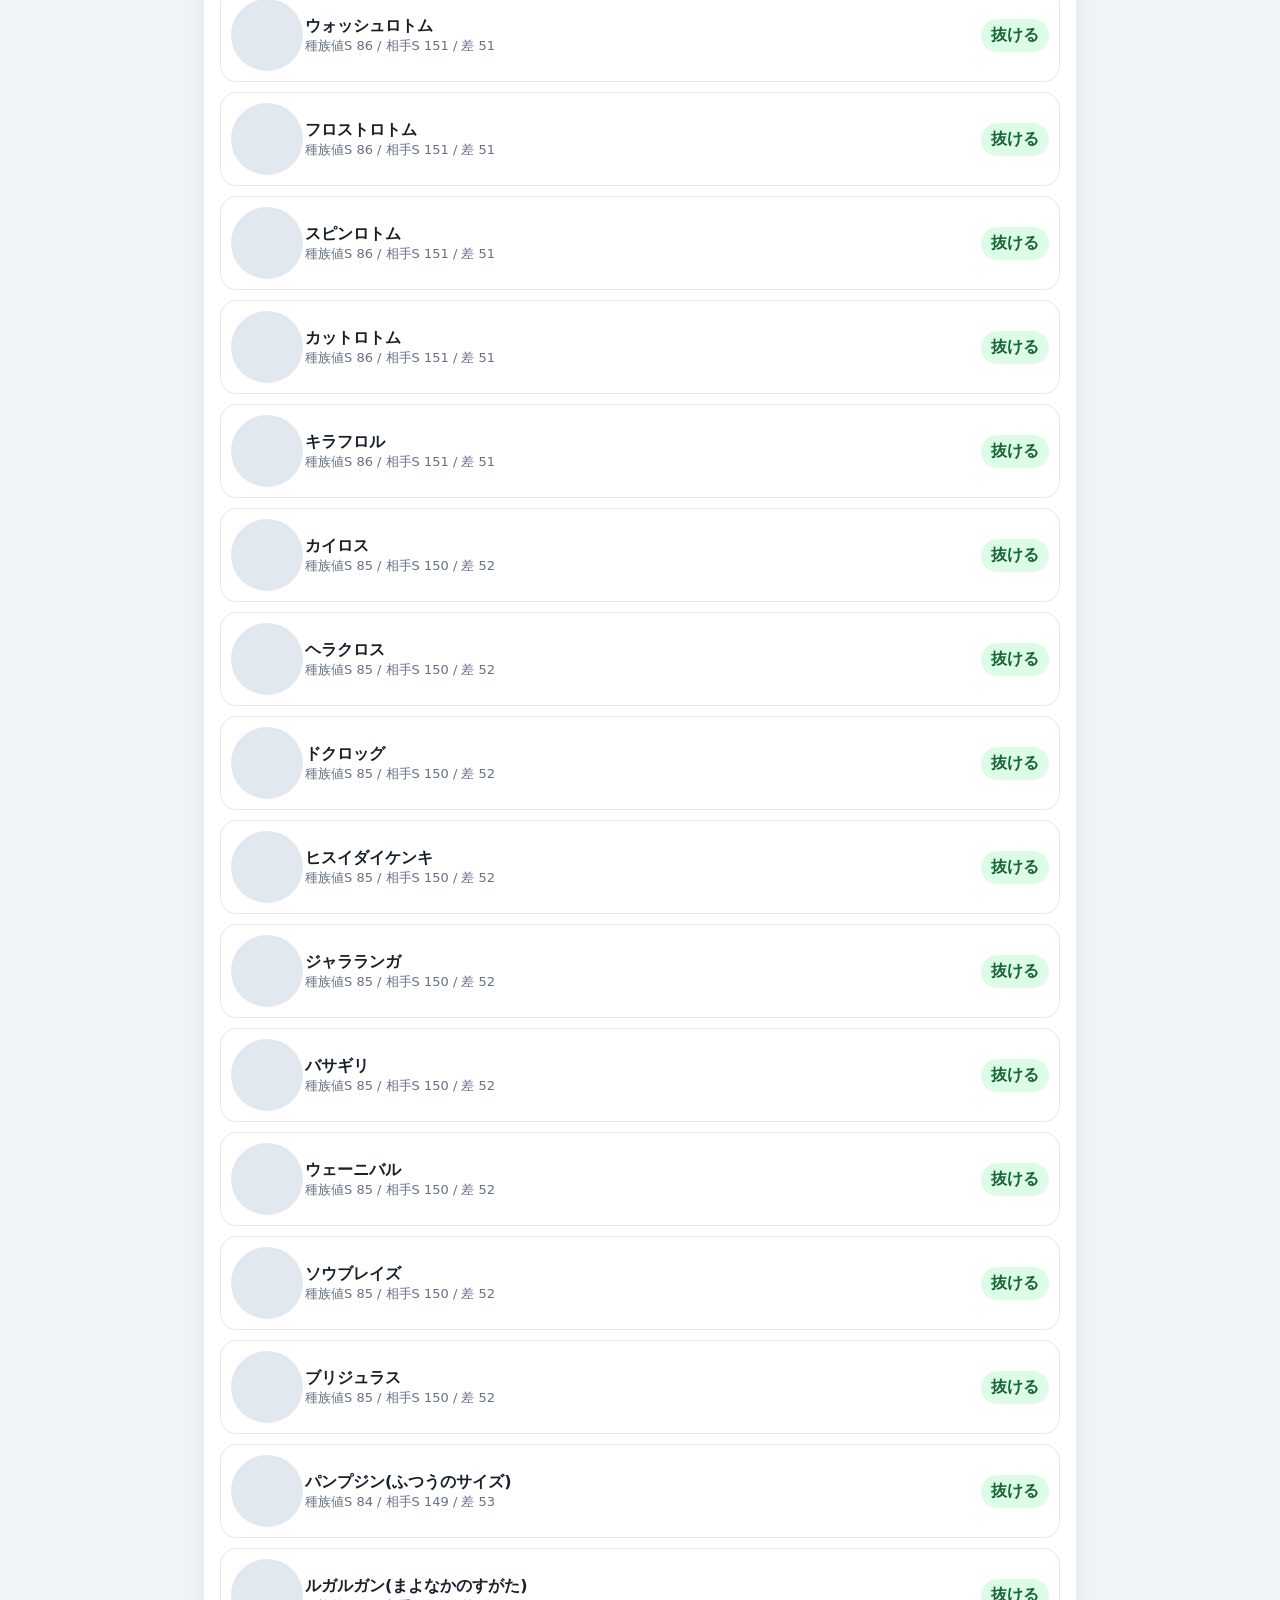
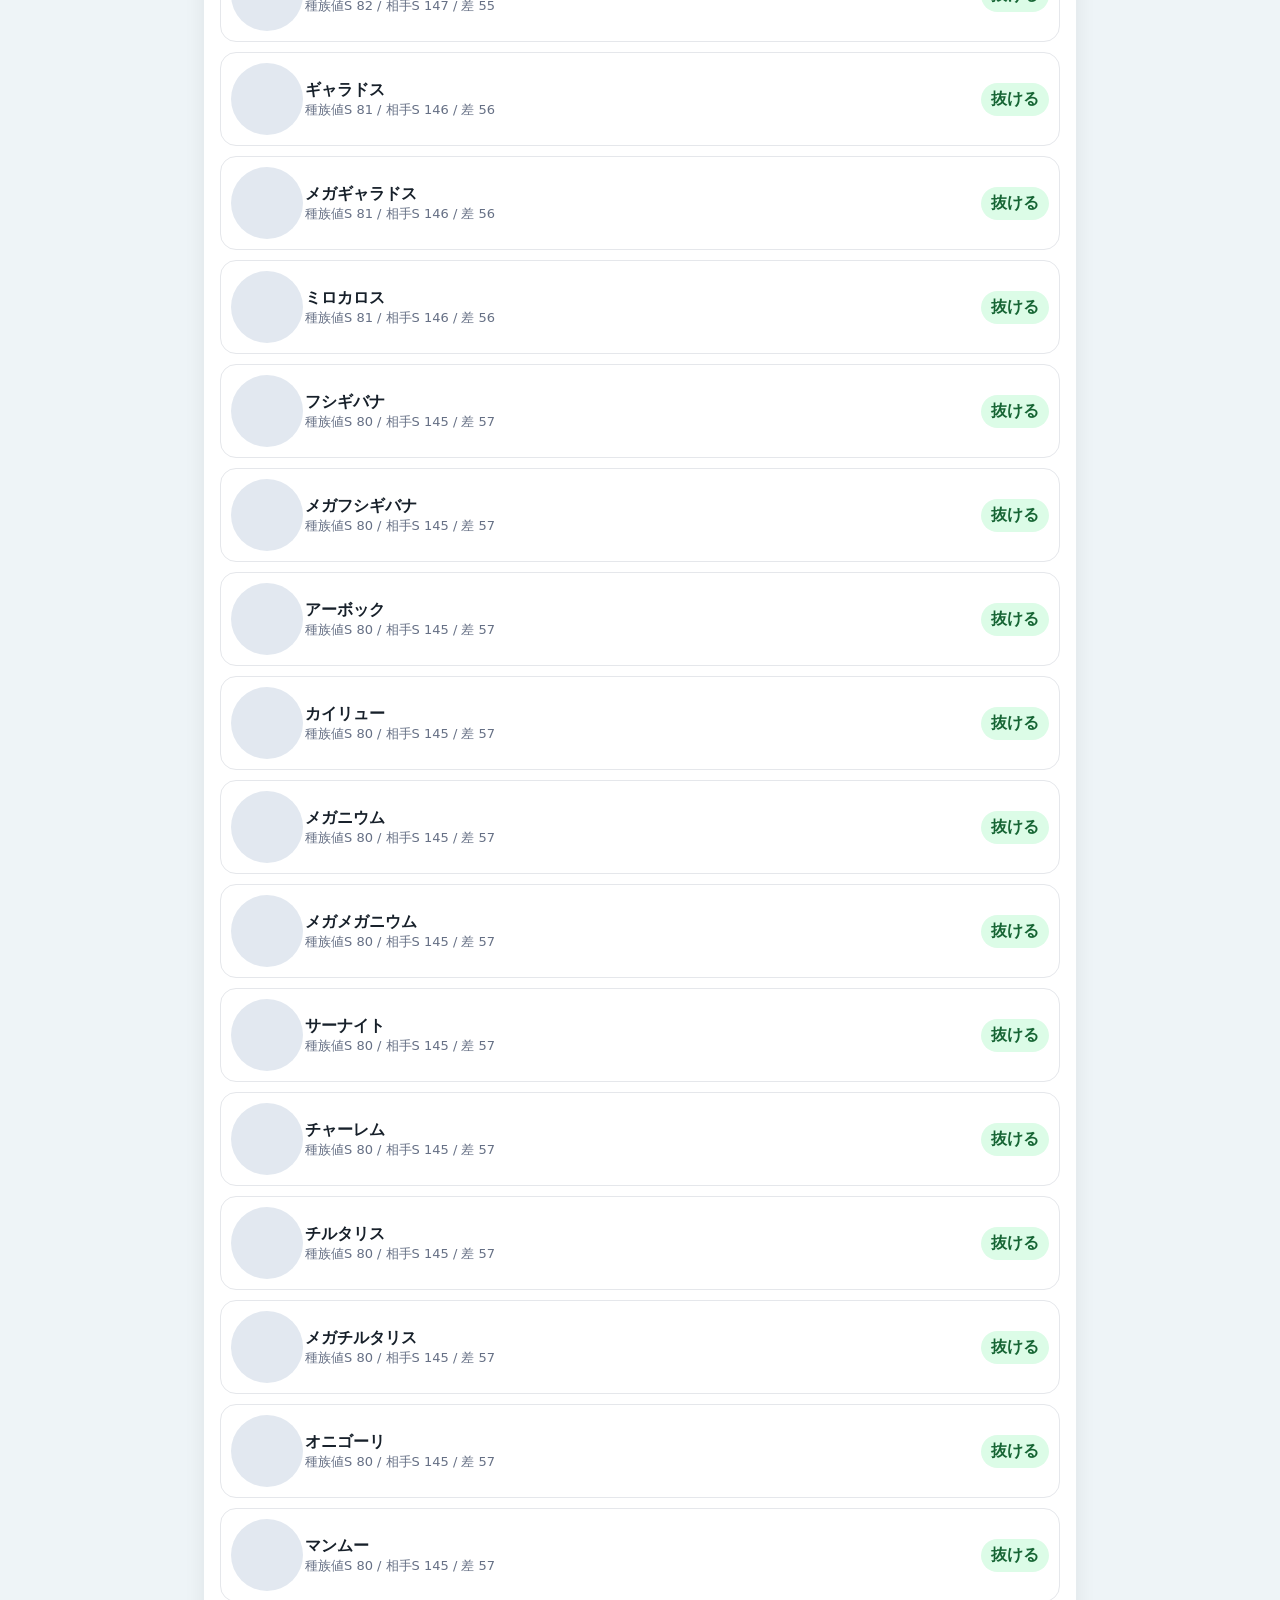
==== commit 205d18b4: "Add files via upload" ====
--- a/index.html
+++ b/index.html
@@ -9,7 +9,37 @@
 <label>性格<select id="nature"><option value="1.1">上昇補正</option><option value="1" selected>補正なし</option><option value="0.9">下降補正</option></select></label><label>ランク<select id="rank"></select></label>
 <label>その他補正<select id="other"><option value="1">なし</option><option value="1.5">こだわりスカーフ等 ×1.5</option><option value="2">追い風・すいすい等 ×2</option><option value="0.5">麻痺等 ×0.5</option></select></label></div>
 <div class="speed-box"><span>最終素早さ</span><strong id="mySpeed">0</strong></div></section>
-<section class="card"><h2>相手条件</h2><div class="grid"><label>相手の型<select id="enemyType"><option value="fast">最速：上昇補正・32pt</option><option value="semi">準速：補正なし・32pt</option><option value="none">無振り：補正なし・0pt</option><option value="slow">最遅：下降補正・0pt</option></select></label>
-<label>相手の補正<select id="enemyOther"><option value="1">なし</option><option value="1.5">×1.5</option><option value="2">×2</option><option value="0.5">×0.5</option></select></label><label>一覧検索<input id="listSearch" placeholder="例：メガ"></label></div></section>
+<section class="card"><h2>相手条件</h2><div class="grid"><label>相手の型<select id="enemyType">
+<option value="fast">最速：上昇補正・32pt</option>
+<option value="semi">準速：補正なし・32pt</option>
+<option value="none">無振り：補正なし・0pt</option>
+<option value="slow">最遅：下降補正・0pt</option>
+<option value="custom">カスタム</option>
+</select></label>
+
+<label>相手能力pt
+<input id="enemyAbilityPt" type="number" min="0" max="32" value="32">
+</label>
+
+<label>相手性格
+<select id="enemyNature">
+<option value="1.1">上昇補正</option>
+<option value="1" selected>補正なし</option>
+<option value="0.9">下降補正</option>
+</select>
+</label>
+
+<label>相手の補正<select id="enemyOther"><option value="1">なし</option><option value="1.5">×1.5</option><option value="2">×2</option><option value="0.5">×0.5</option></select></label><label>相手ポケモン検索<input id="enemySearch" placeholder="例：メガゲンガー"></label>
+
+<label>相手ポケモン
+<select id="enemyPokemon"></select>
+</label>
+
+<label>一覧検索<input id="listSearch" placeholder="例：メガ"></label>
+
+<div class="speed-box">
+<span>相手の最終素早さ</span>
+<strong id="enemyFinalSpeed">0</strong>
+</div></div></section>
 <section class="card"><h2>比較結果</h2><div class="summary"><div><b id="winCount">0</b><span>抜ける</span></div><div><b id="sameCount">0</b><span>同速</span></div><div><b id="loseCount">0</b><span>抜かれる</span></div></div><div id="resultList" class="result-list"></div></section>
 </main><script src="pokemon_data.js"></script><script src="script.js"></script></body></html>
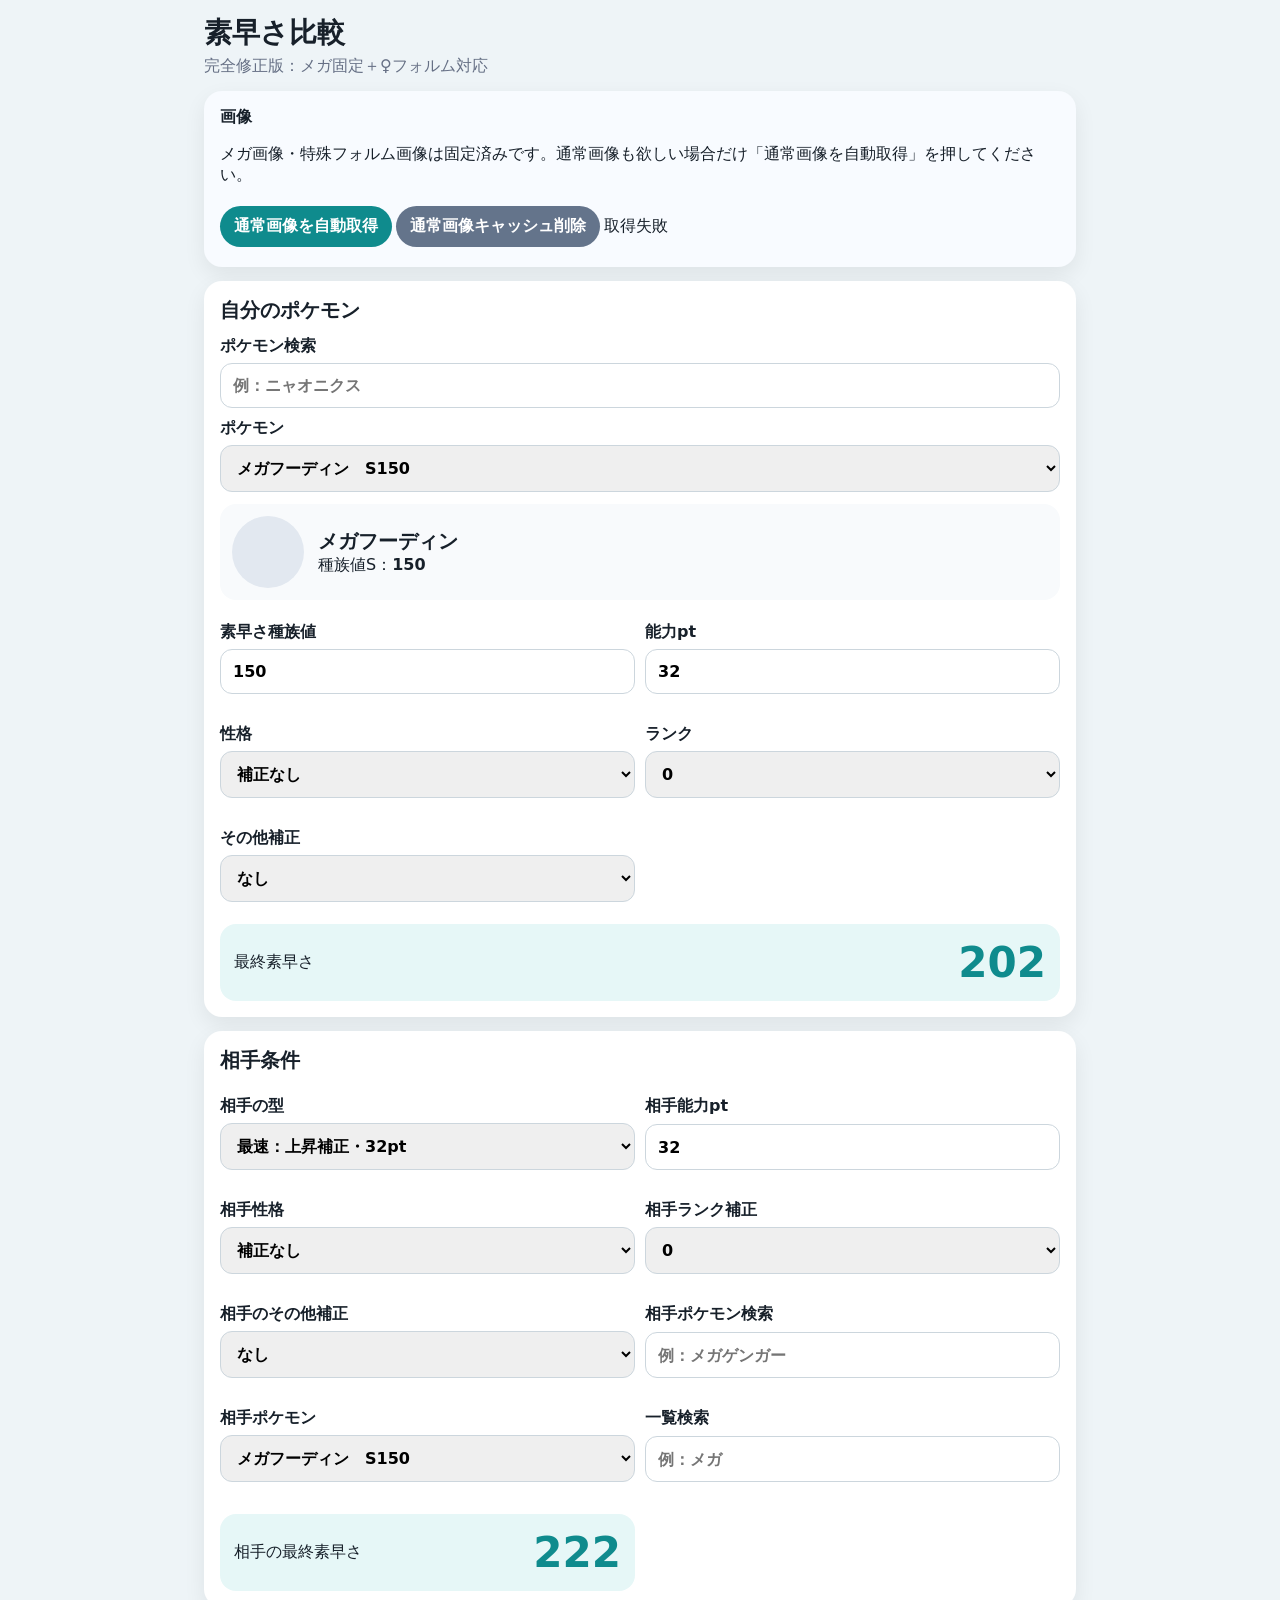
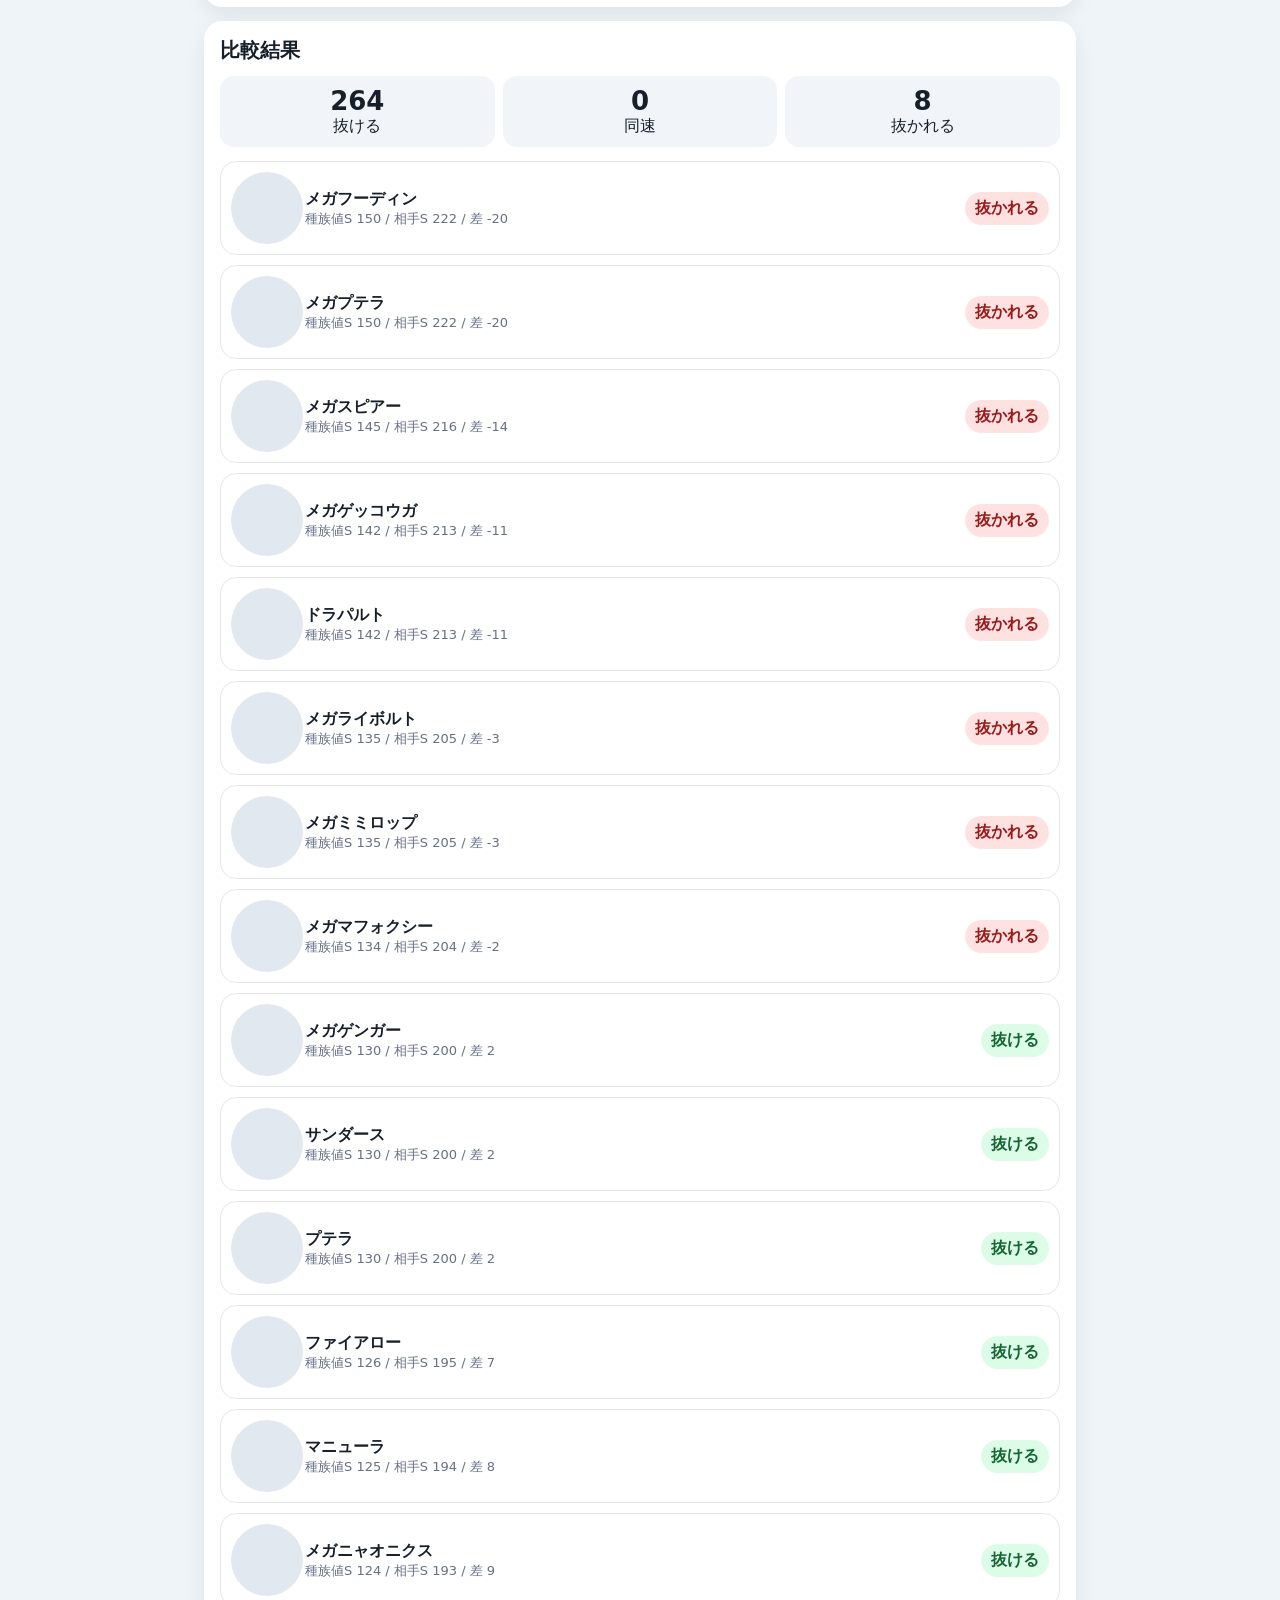
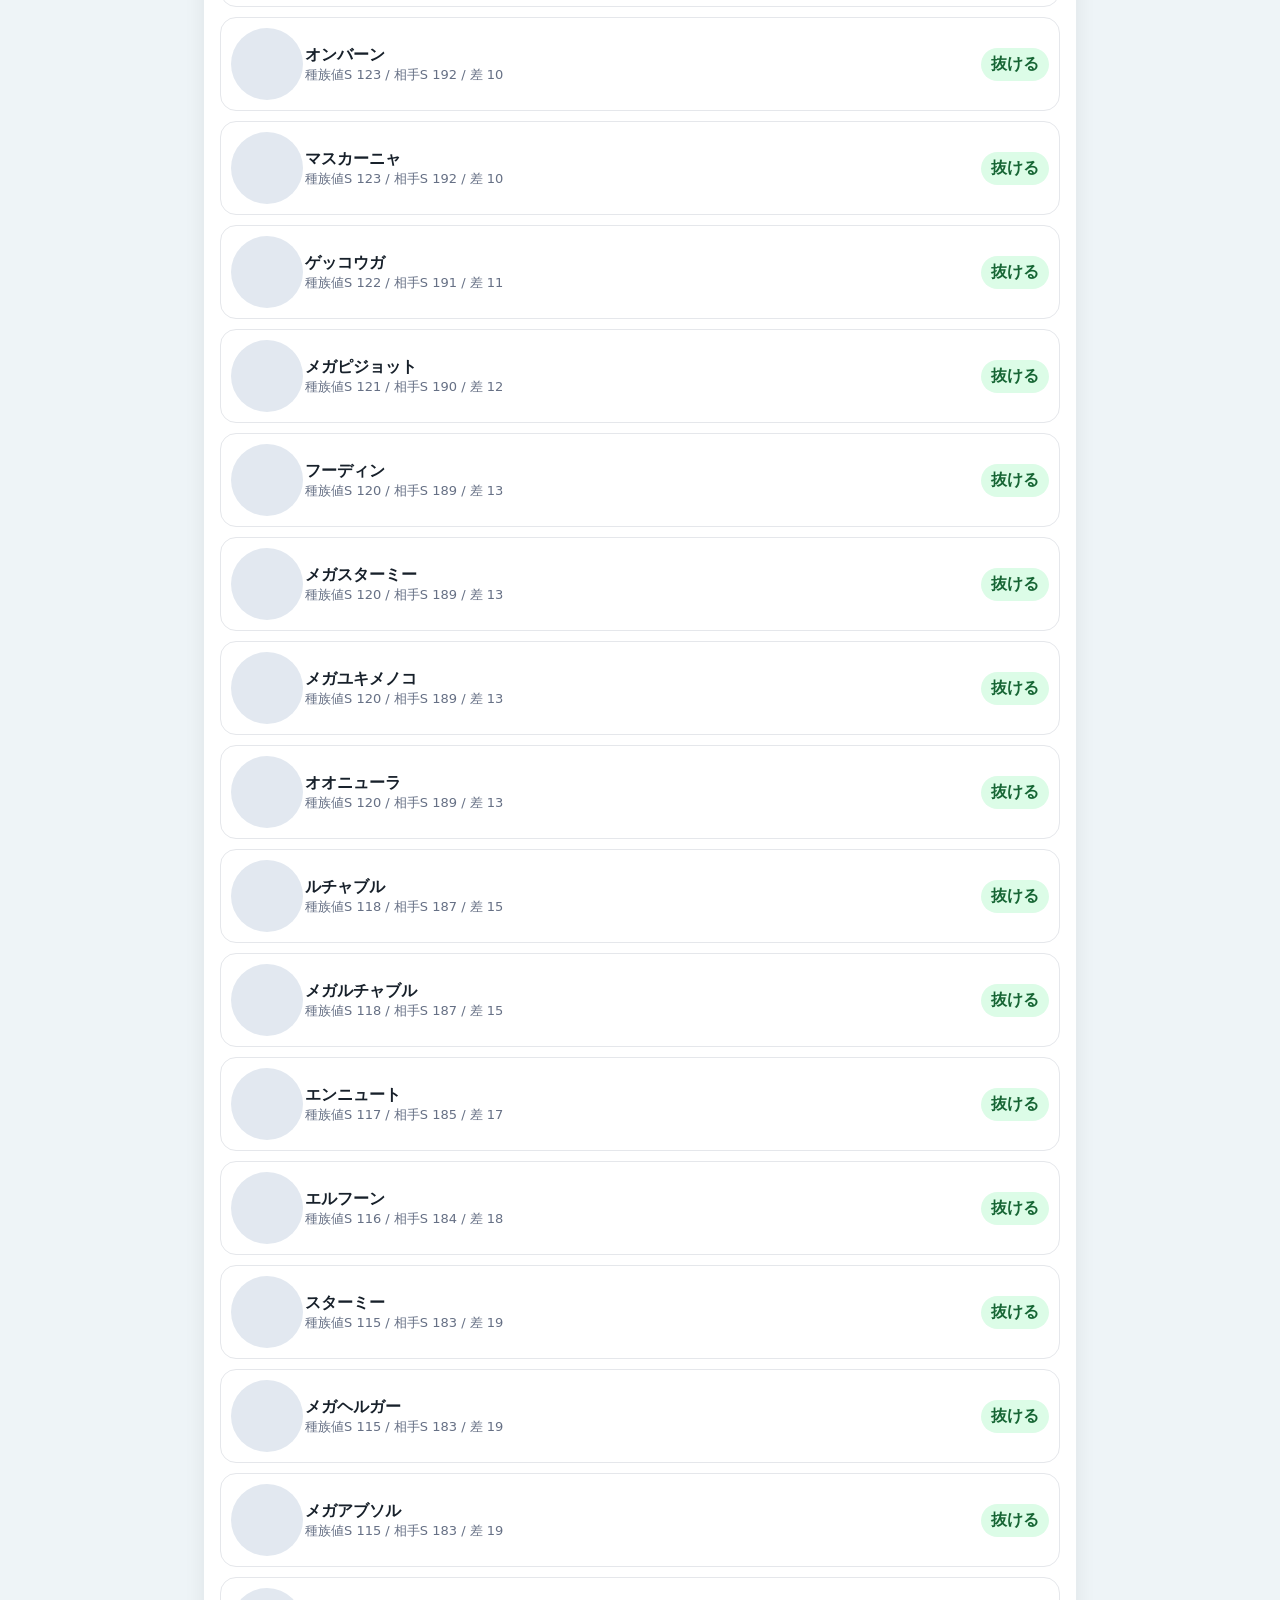
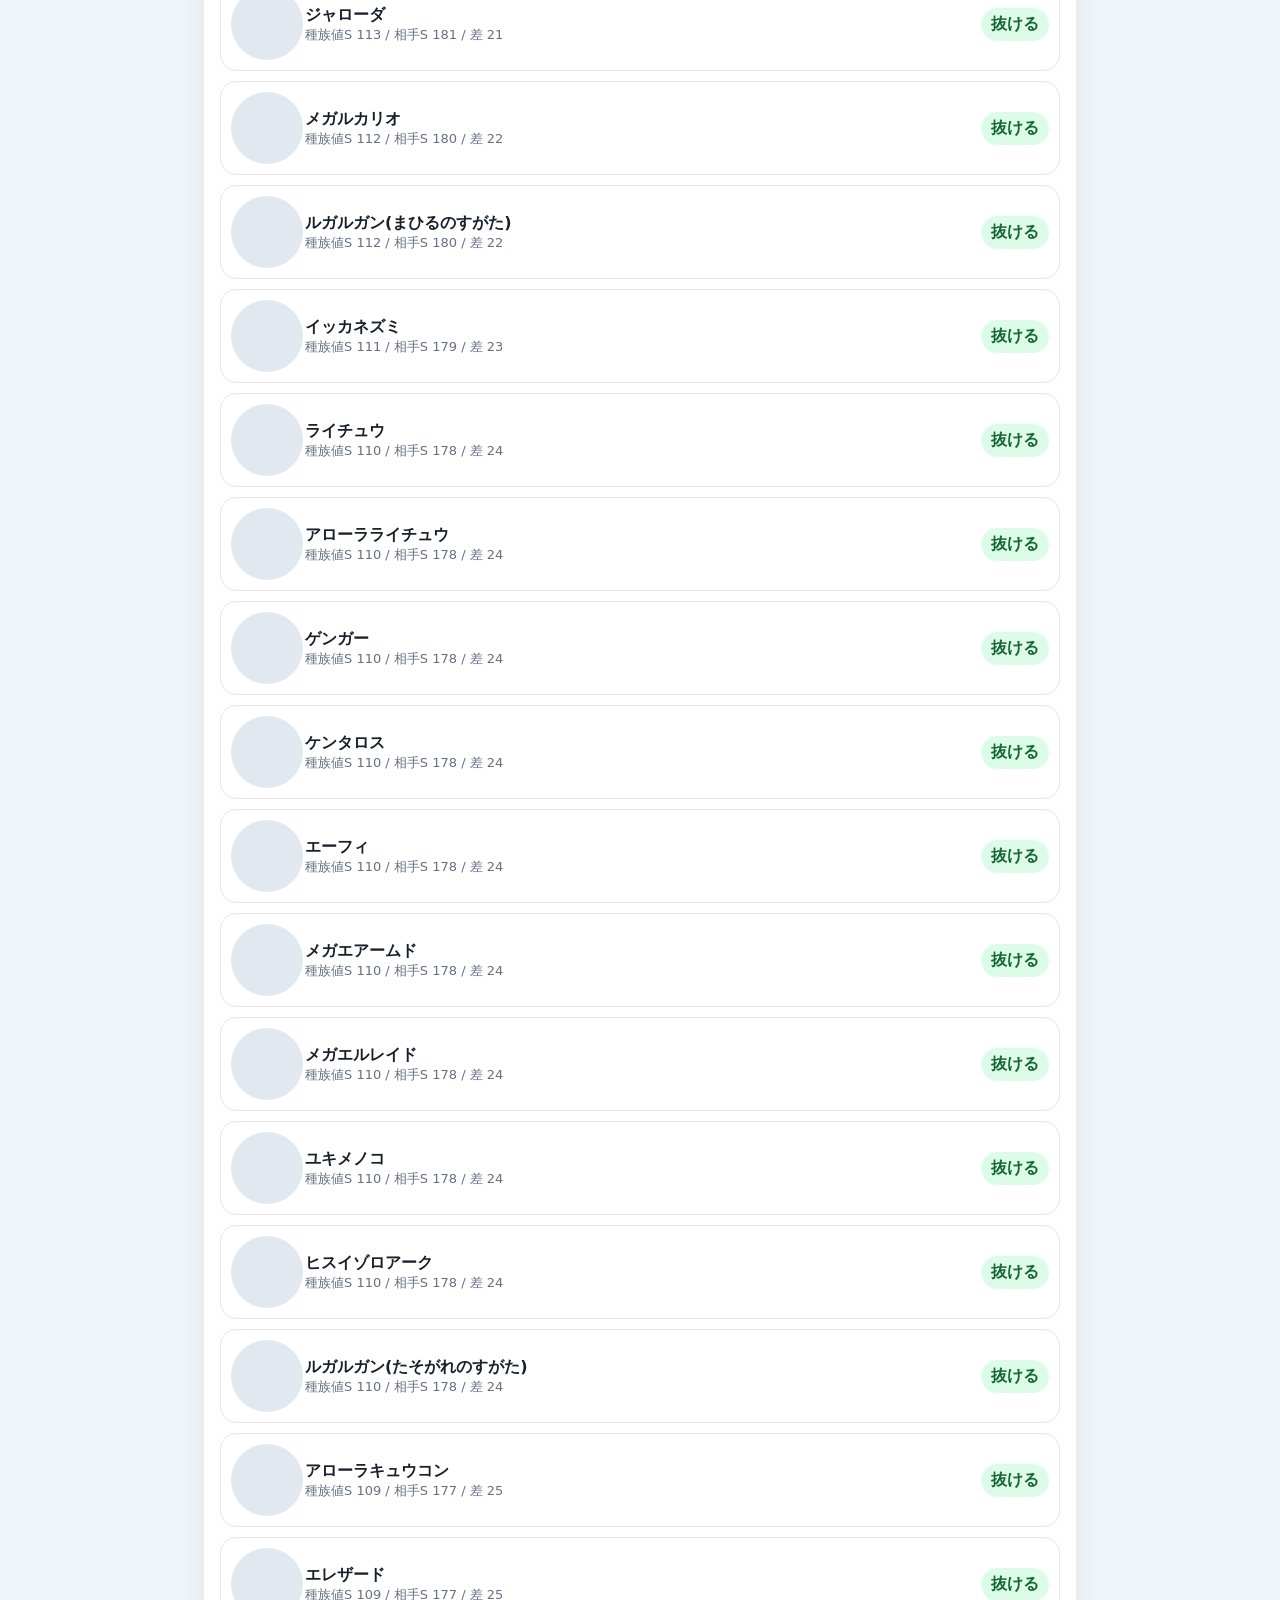
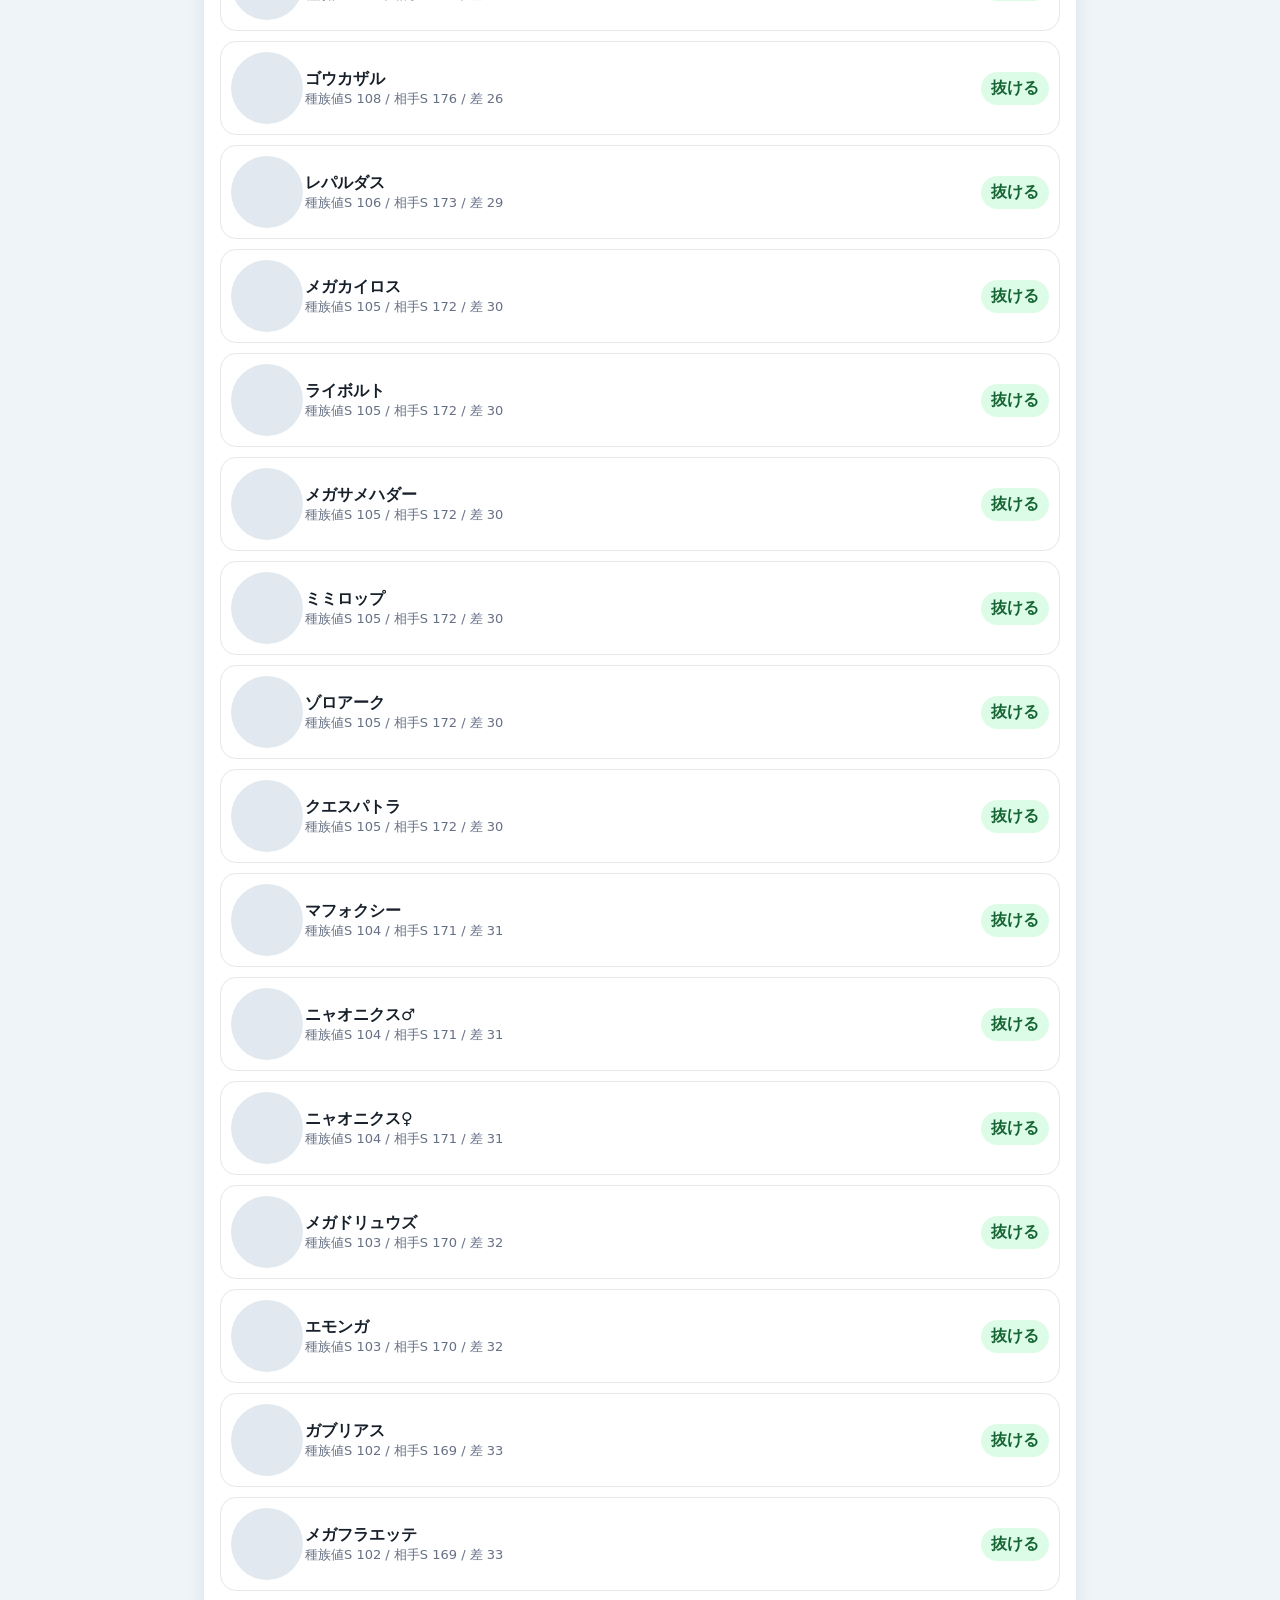
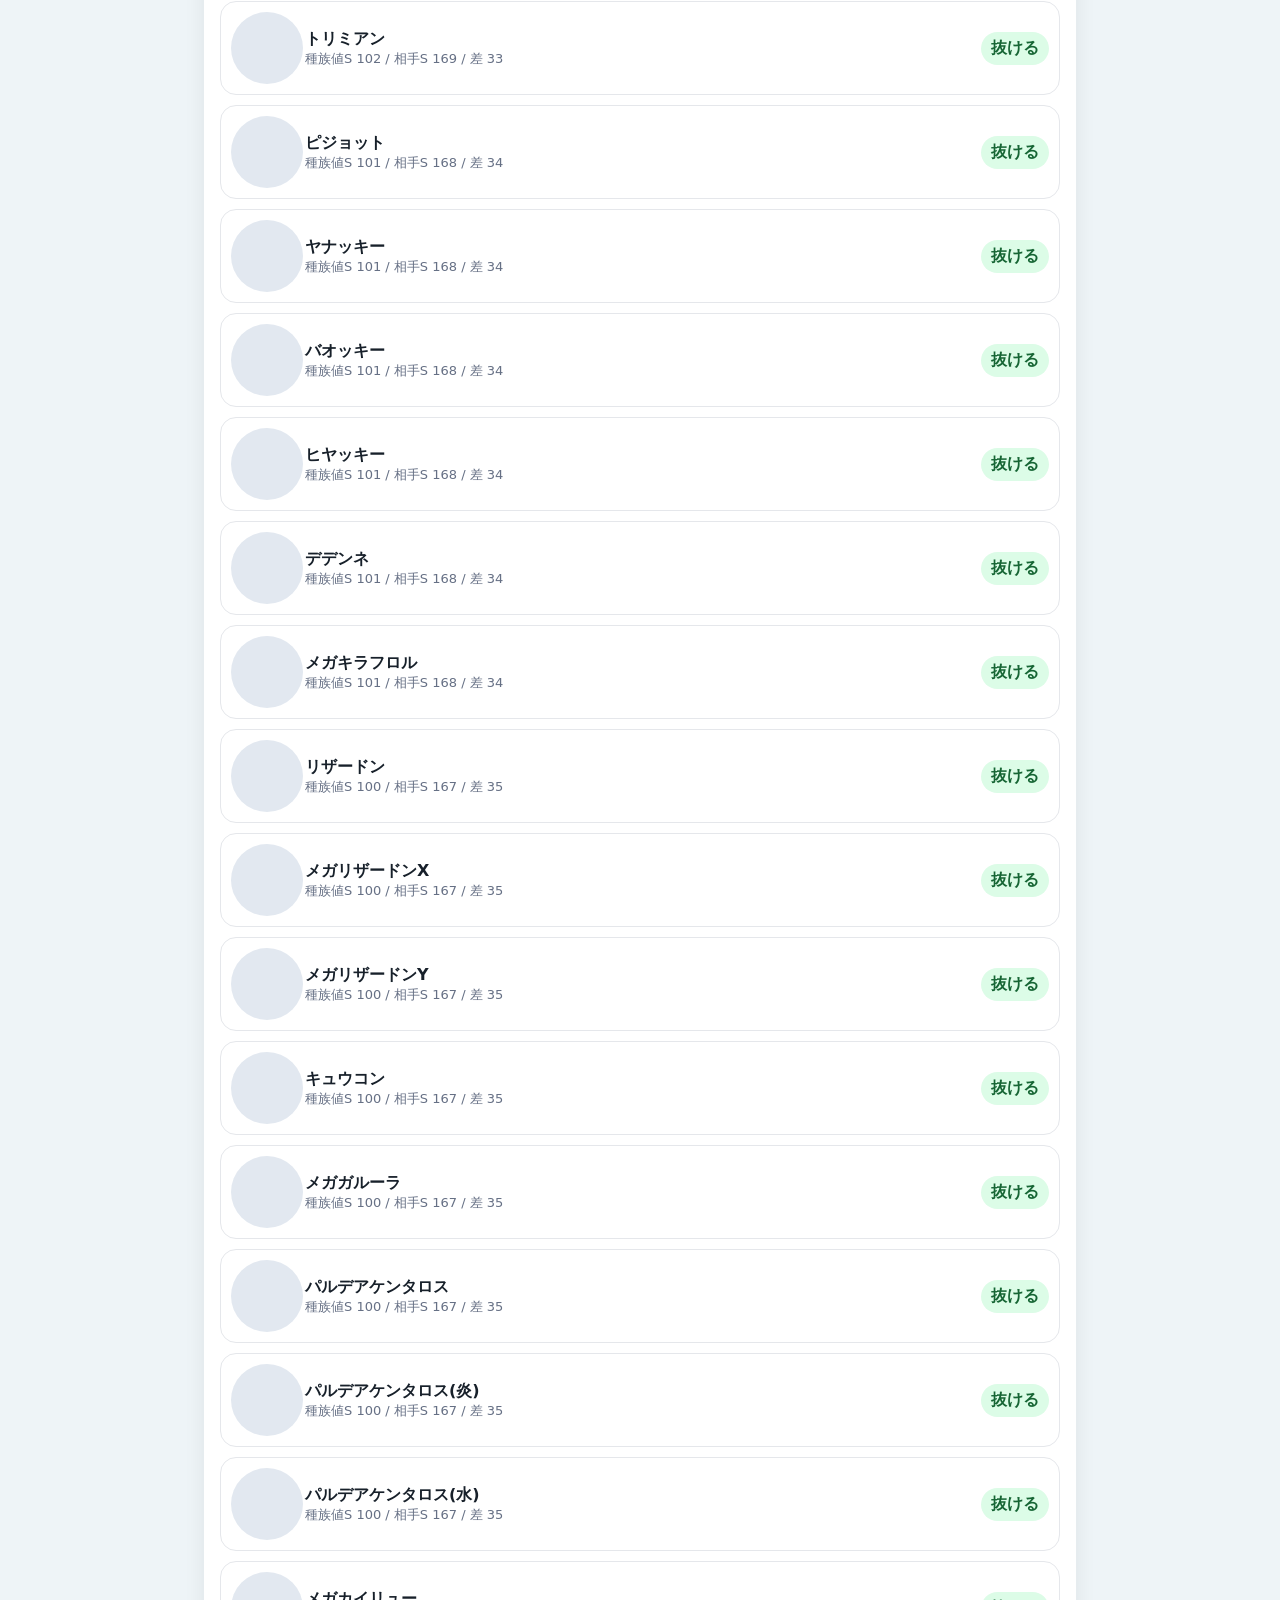
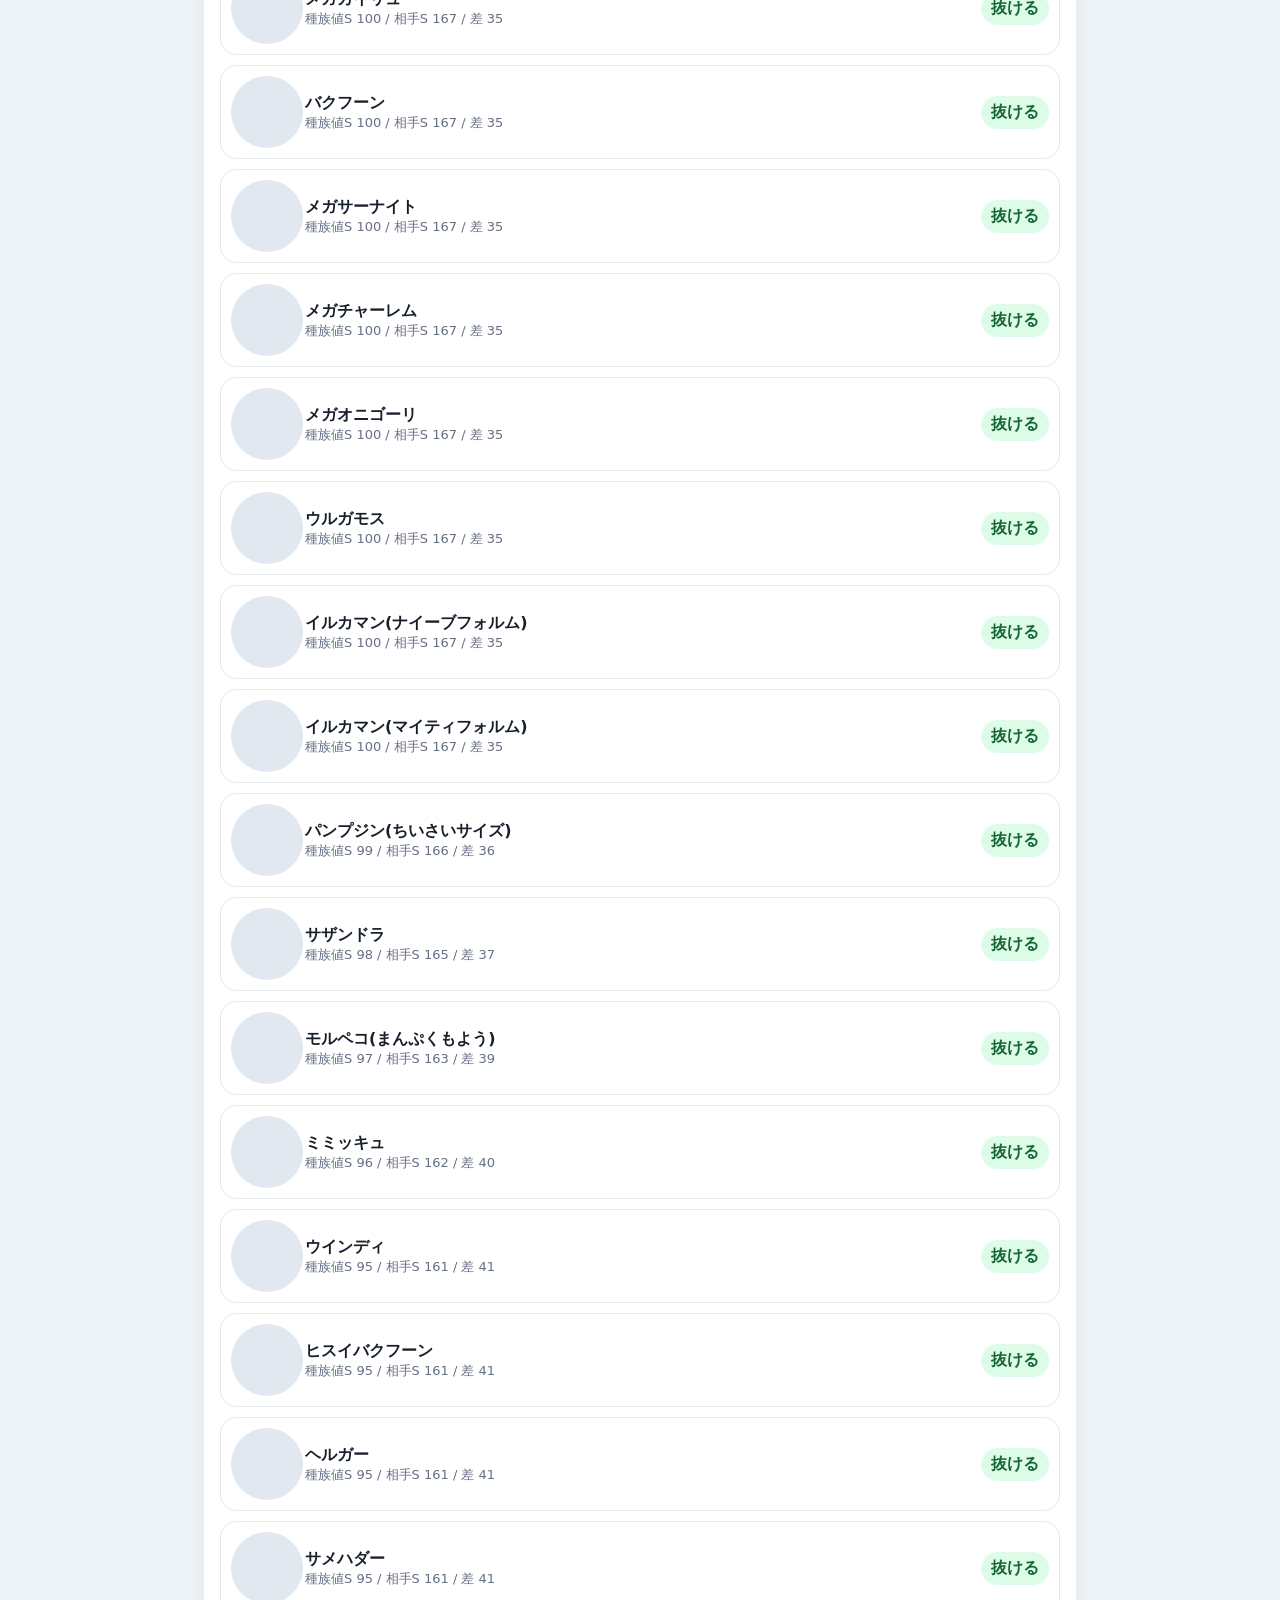
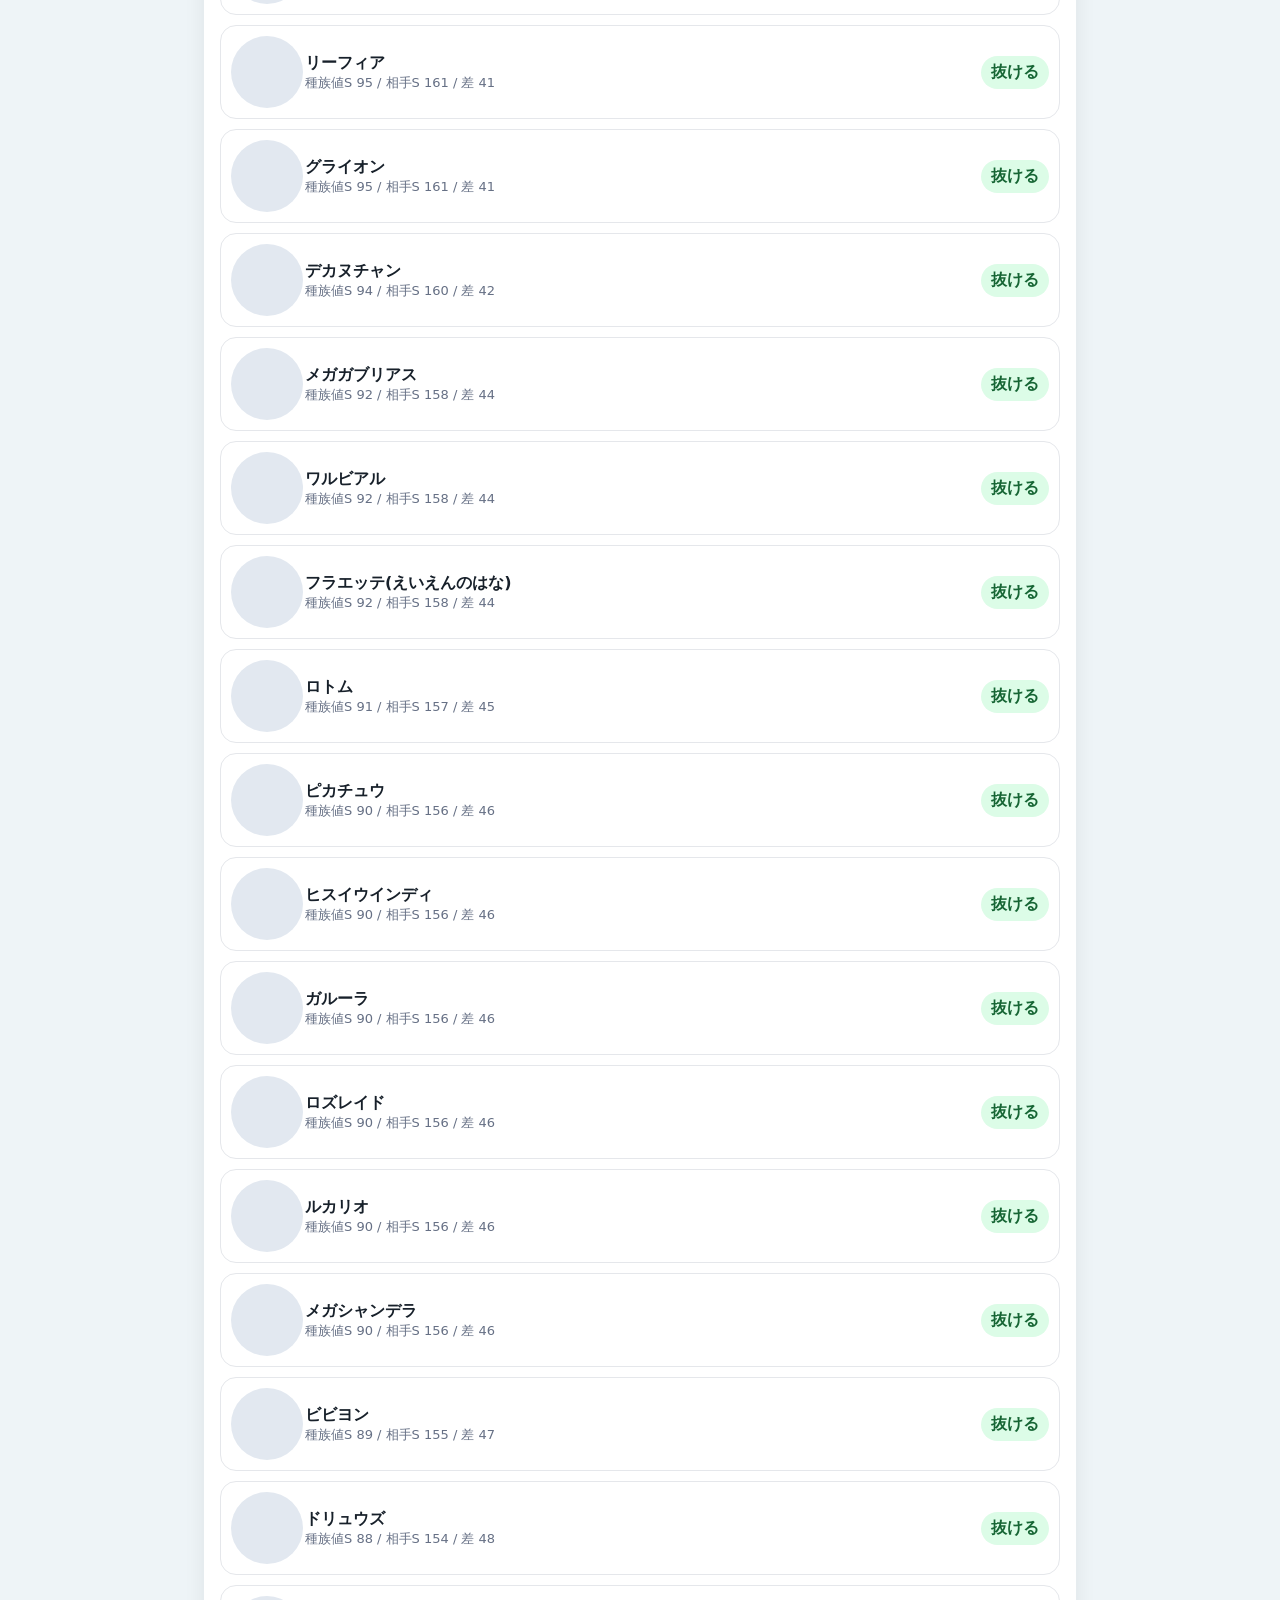
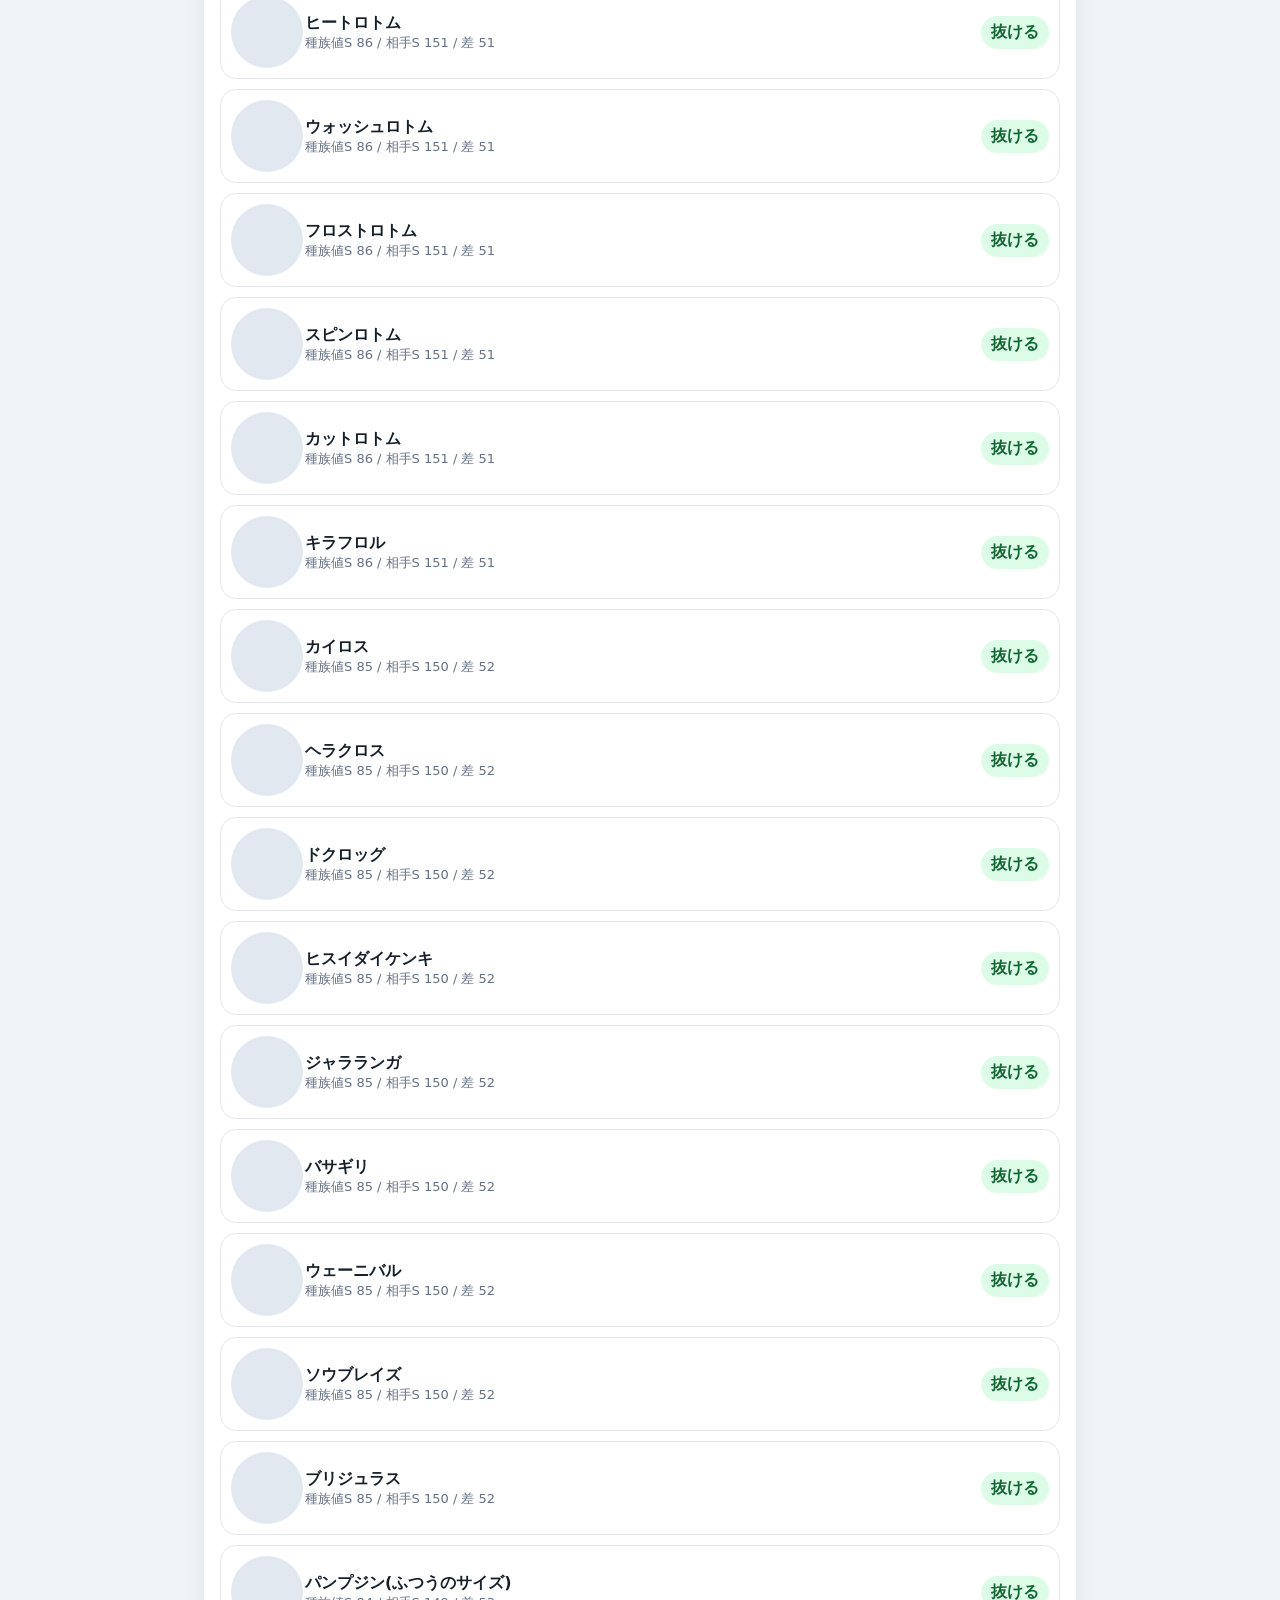
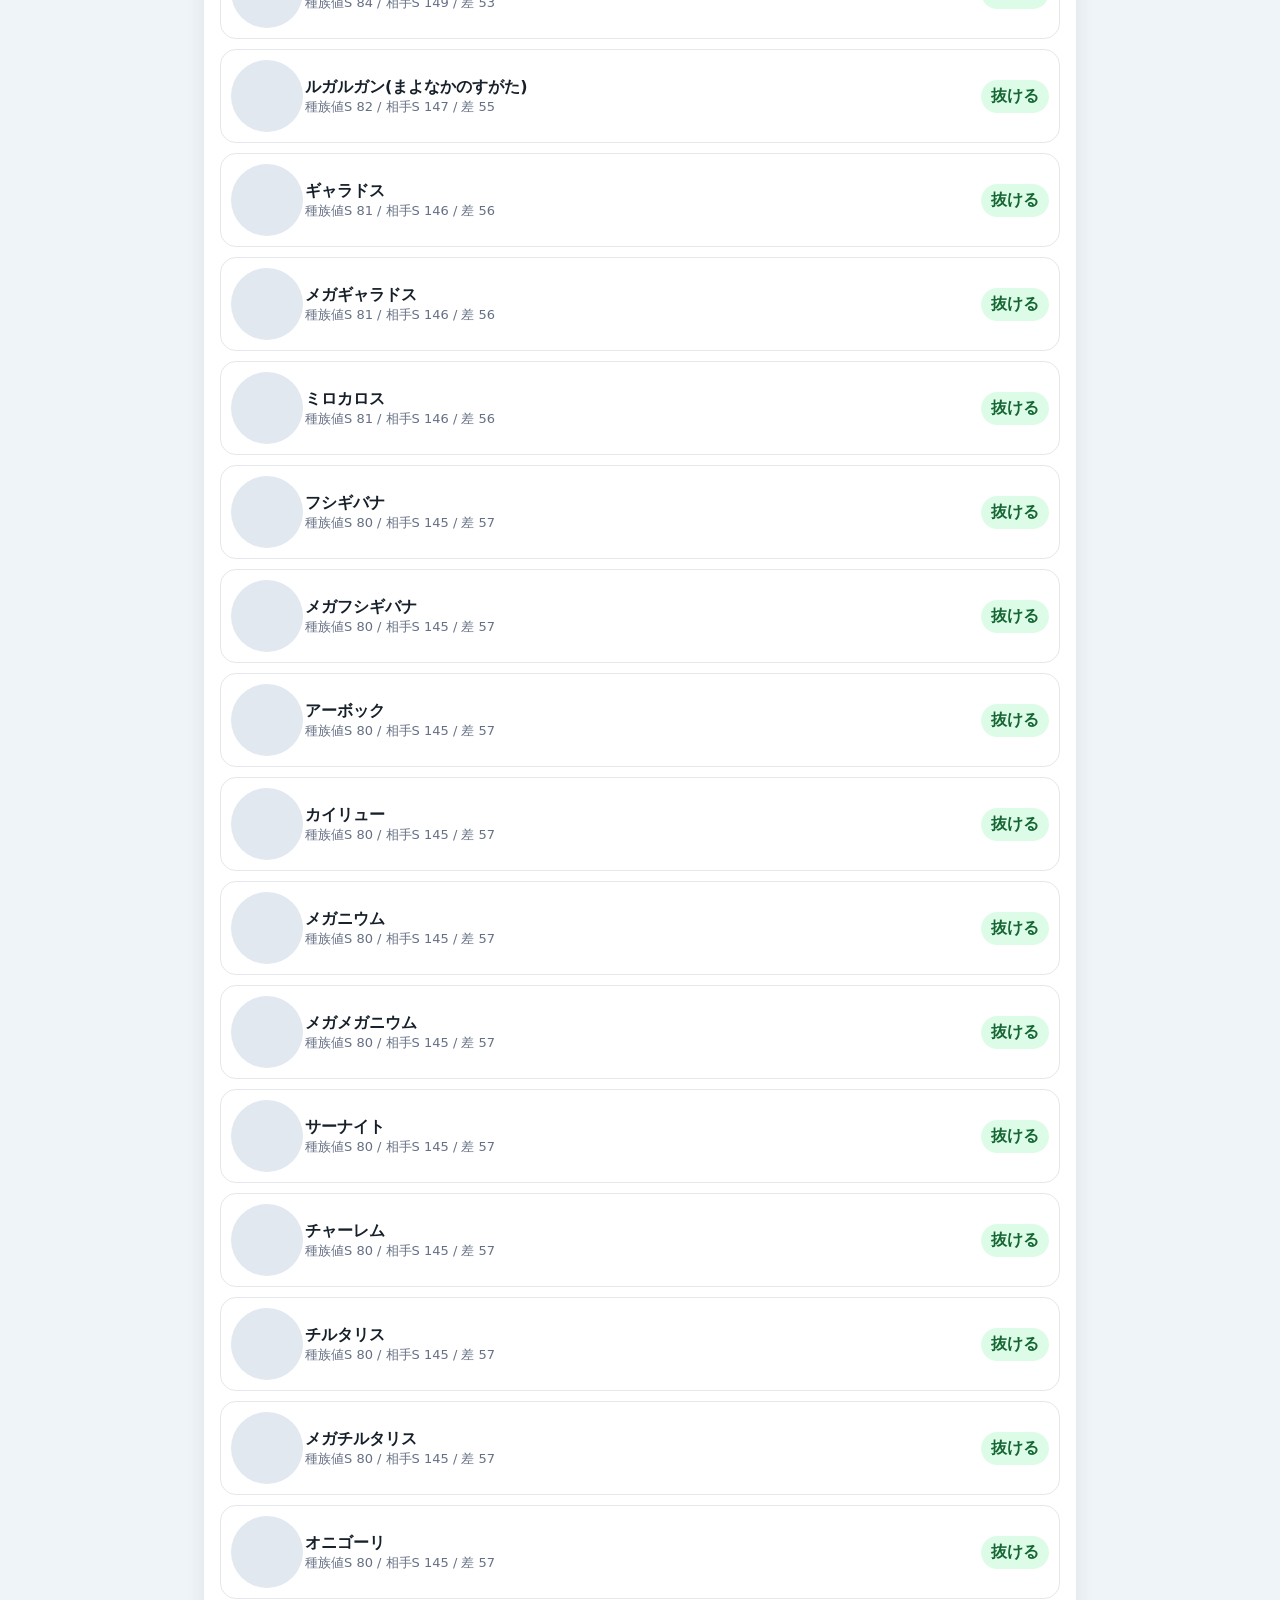
==== commit 5e3bd0ab: "Add files via upload" ====
--- a/index.html
+++ b/index.html
@@ -29,7 +29,11 @@
 </select>
 </label>
 
-<label>相手の補正<select id="enemyOther"><option value="1">なし</option><option value="1.5">×1.5</option><option value="2">×2</option><option value="0.5">×0.5</option></select></label><label>相手ポケモン検索<input id="enemySearch" placeholder="例：メガゲンガー"></label>
+<label>相手ランク補正
+<select id="enemyRank"></select>
+</label>
+
+<label>相手のその他補正<select id="enemyOther"><option value="1">なし</option><option value="1.5">×1.5</option><option value="2">×2</option><option value="0.5">×0.5</option></select></label><label>相手ポケモン検索<input id="enemySearch" placeholder="例：メガゲンガー"></label>
 
 <label>相手ポケモン
 <select id="enemyPokemon"></select>
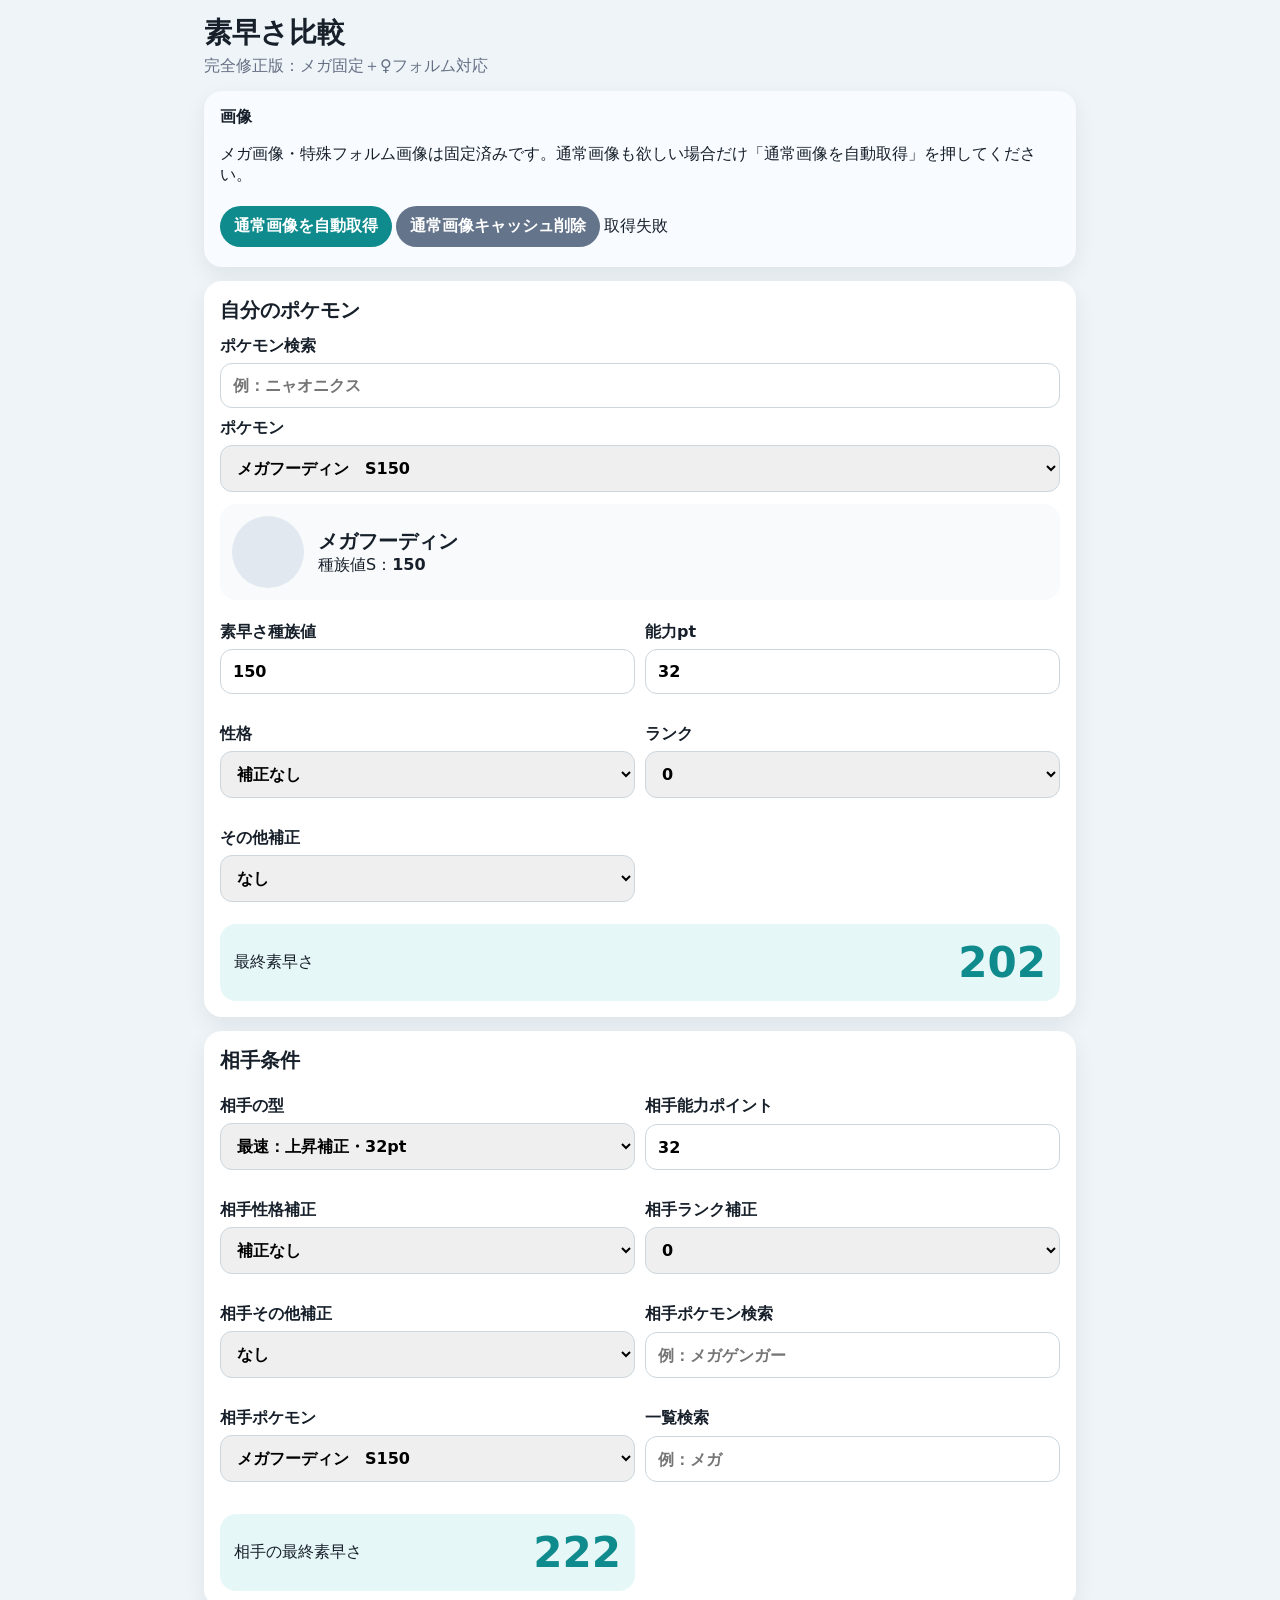
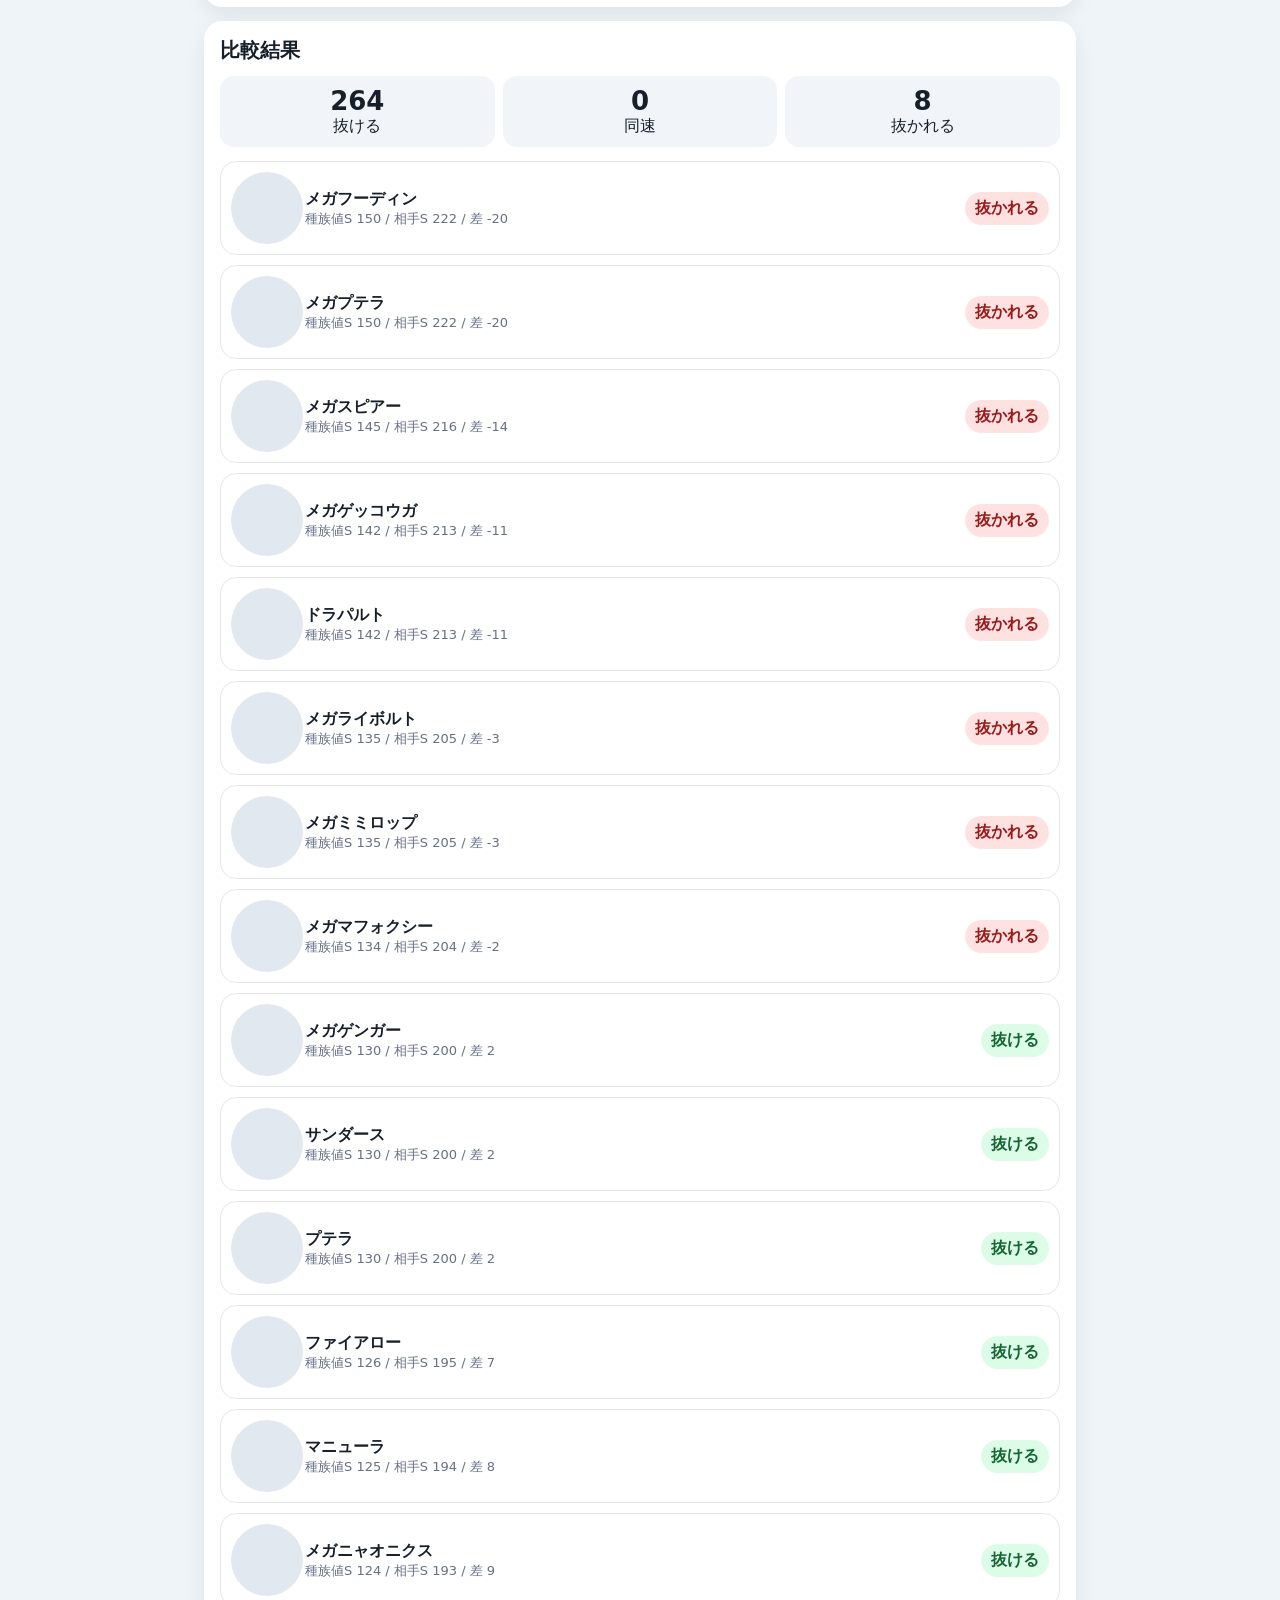
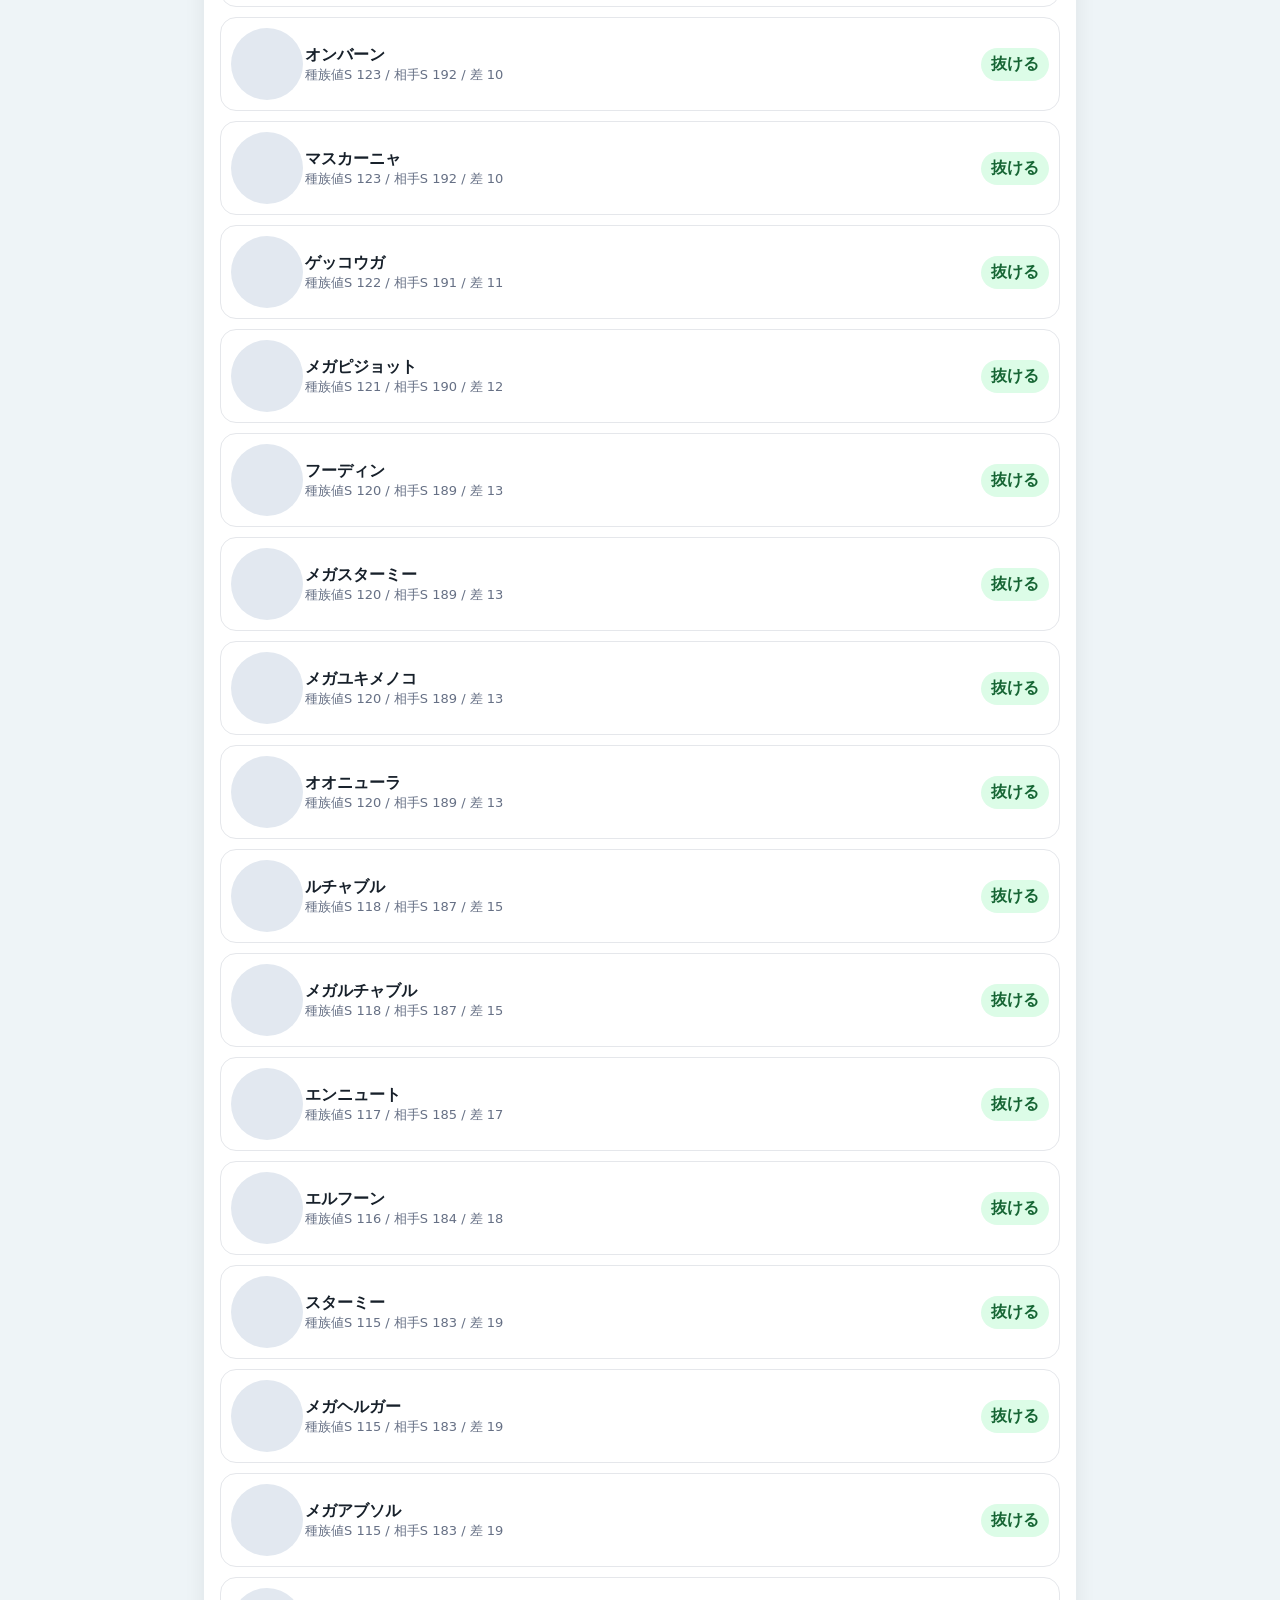
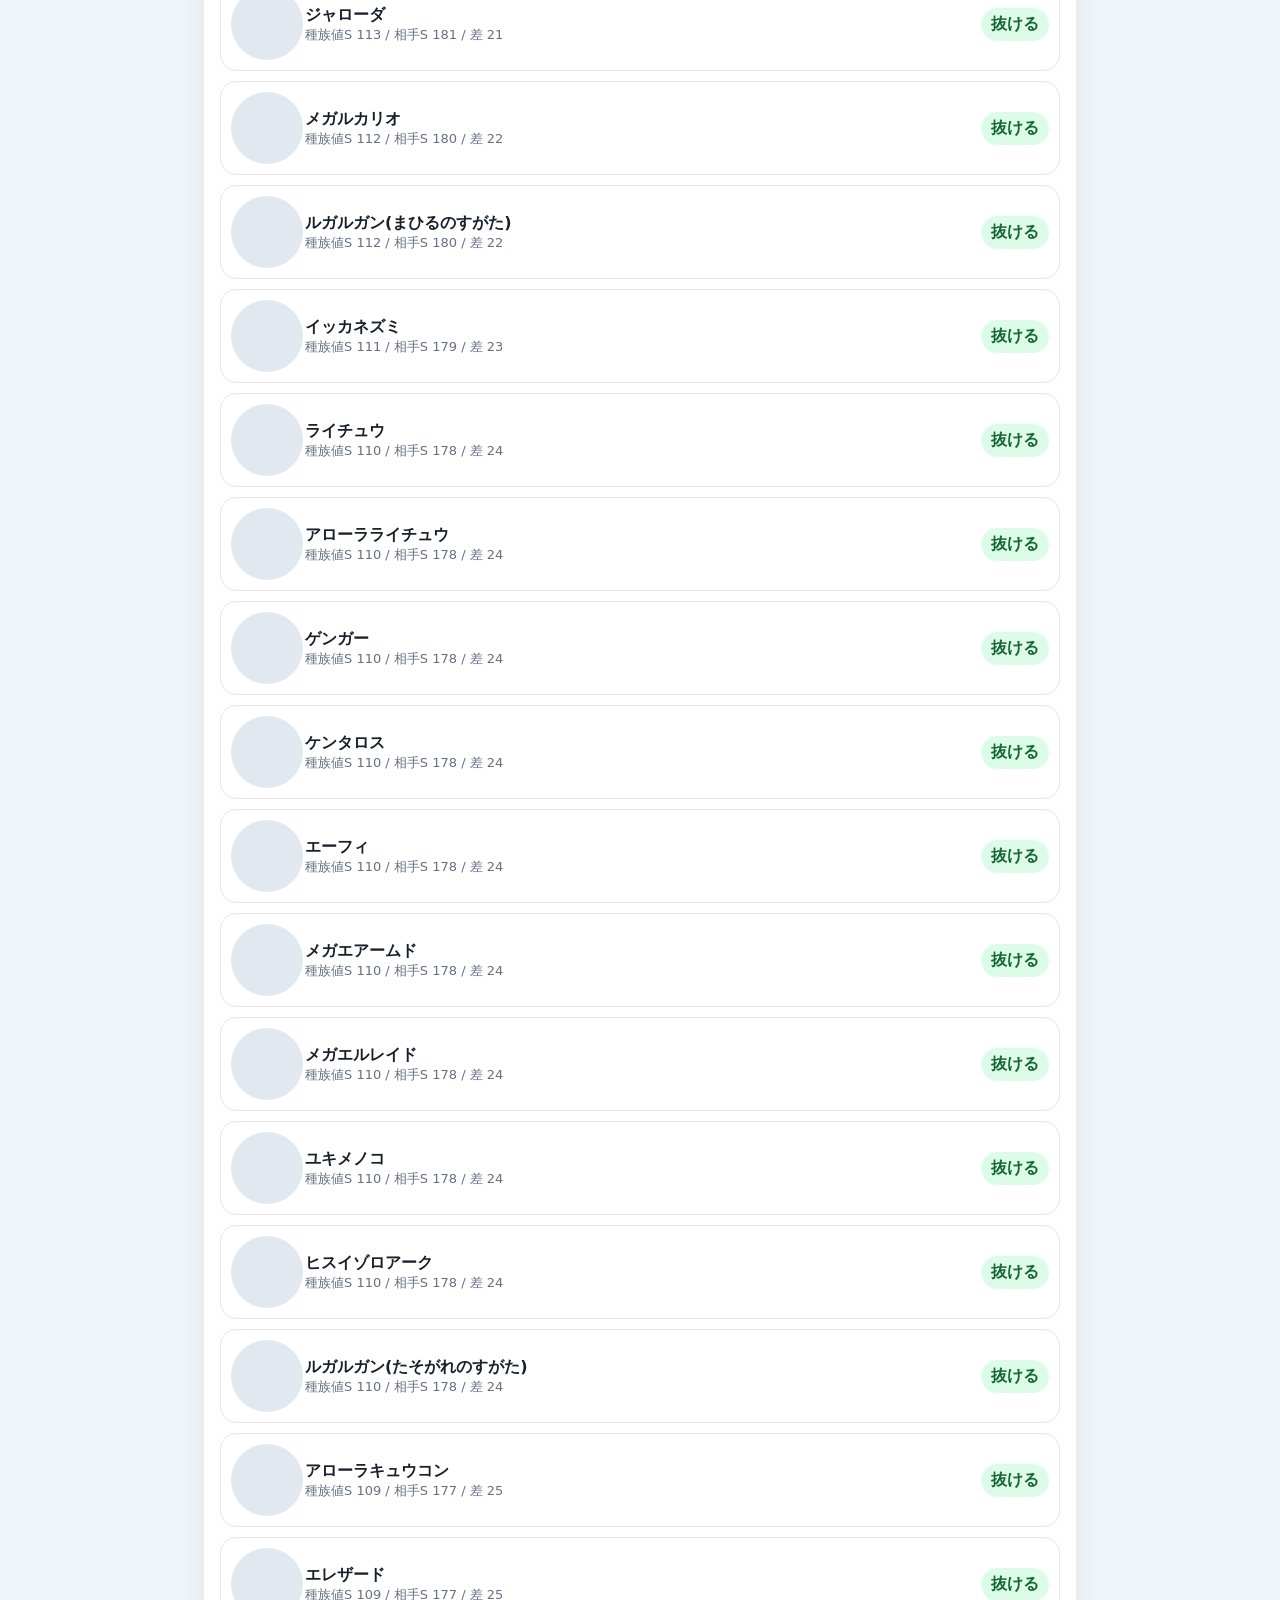
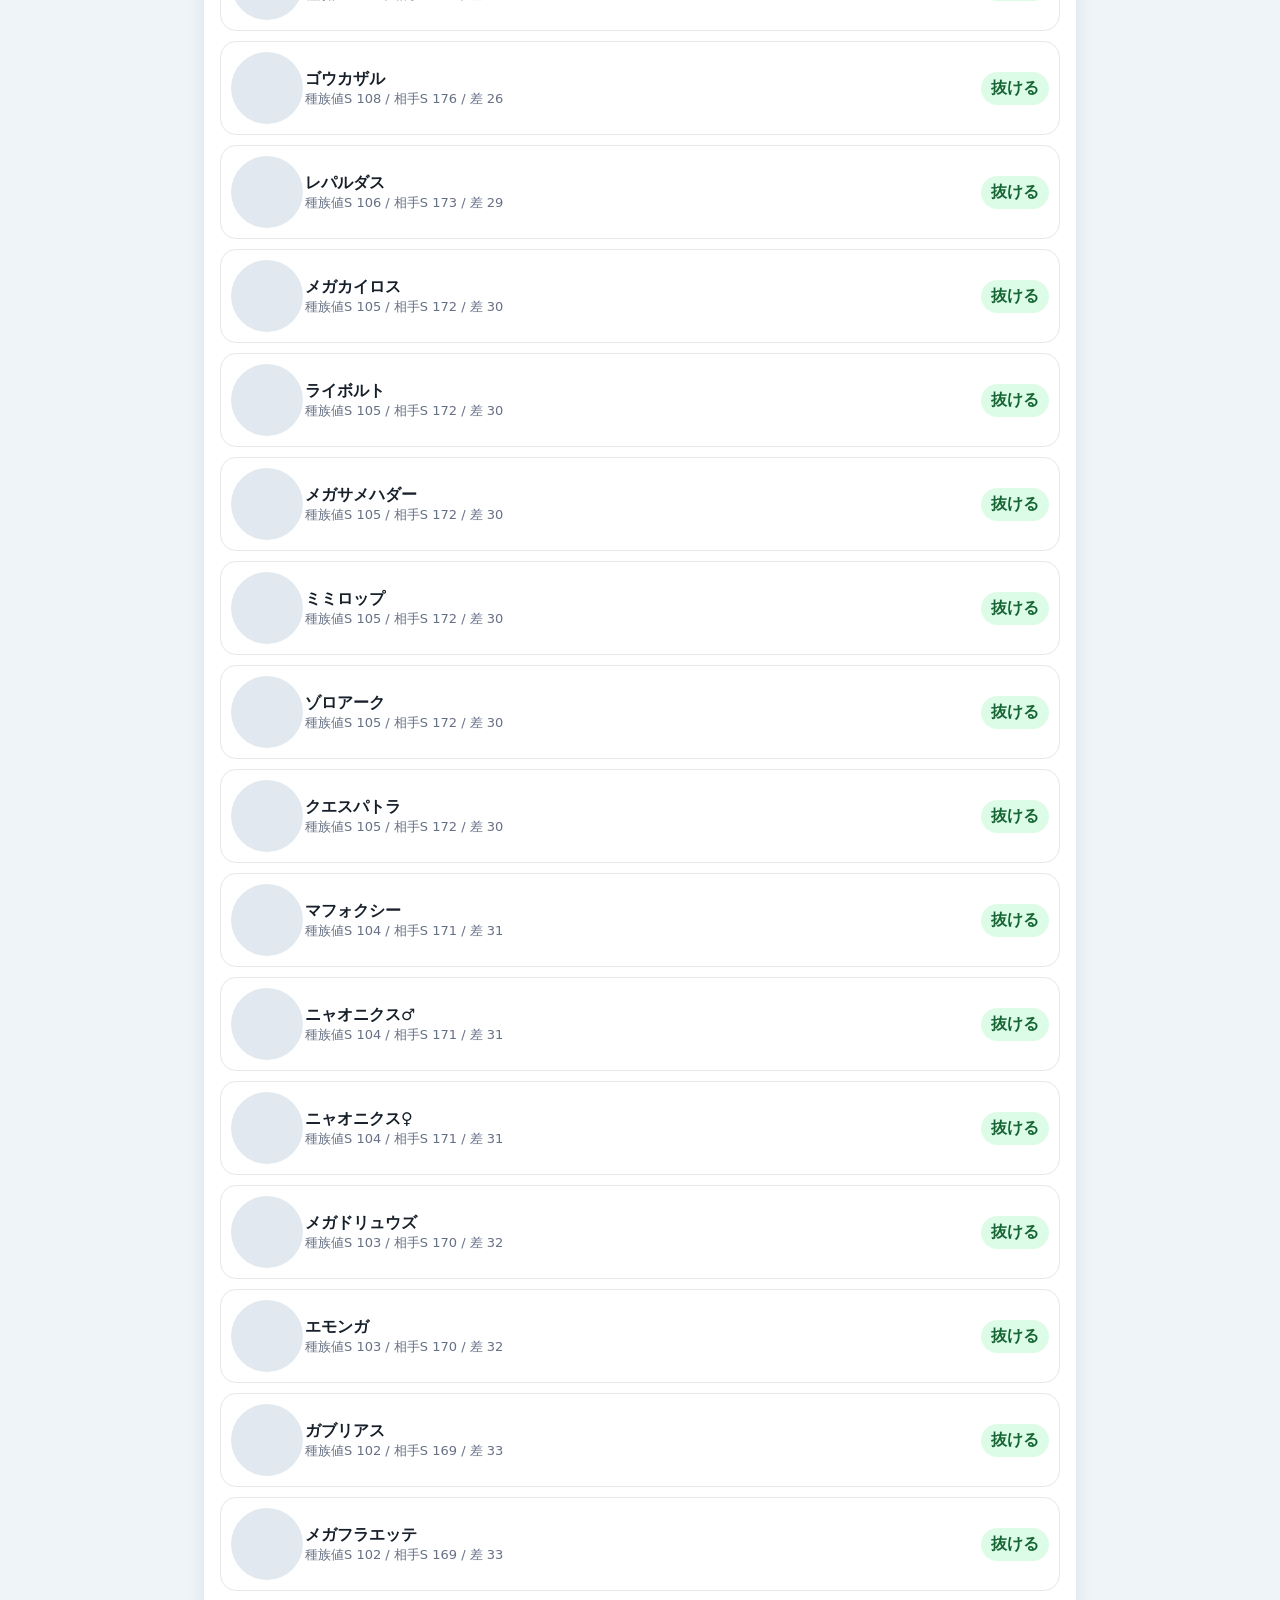
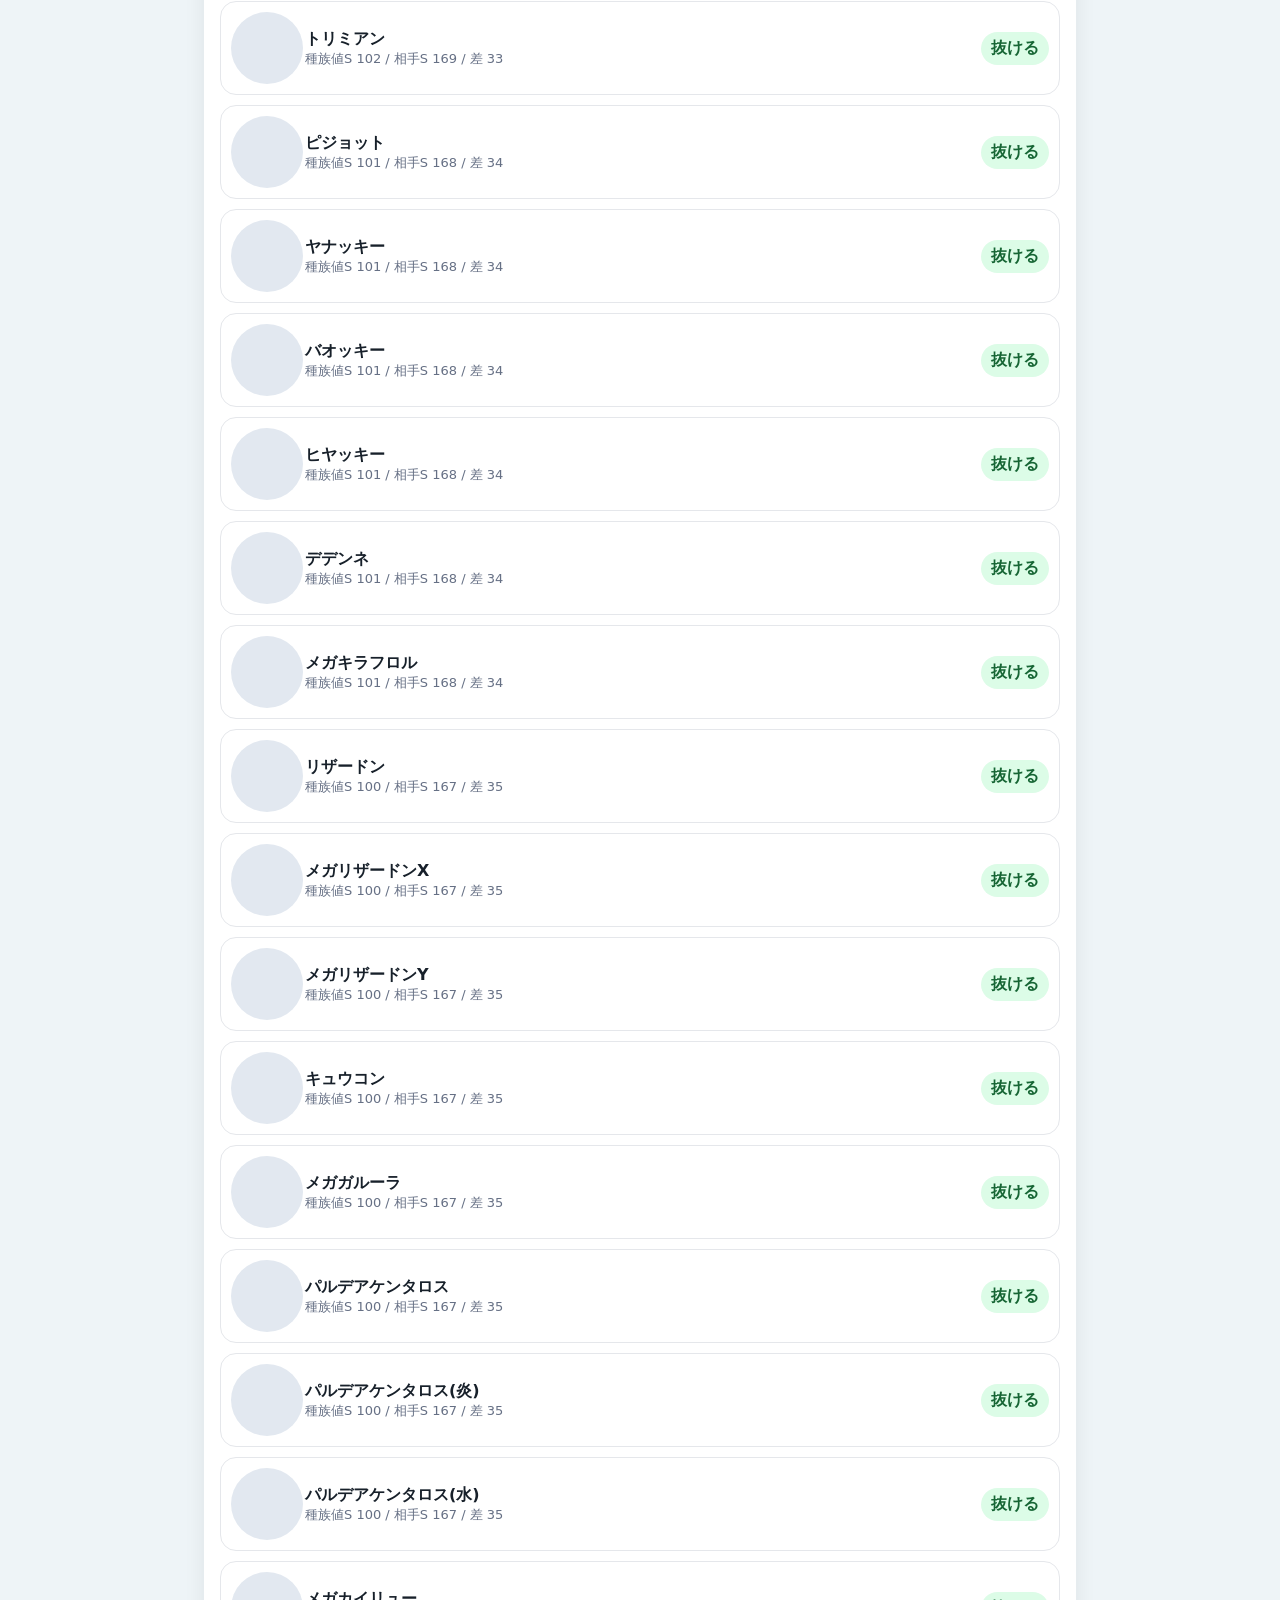
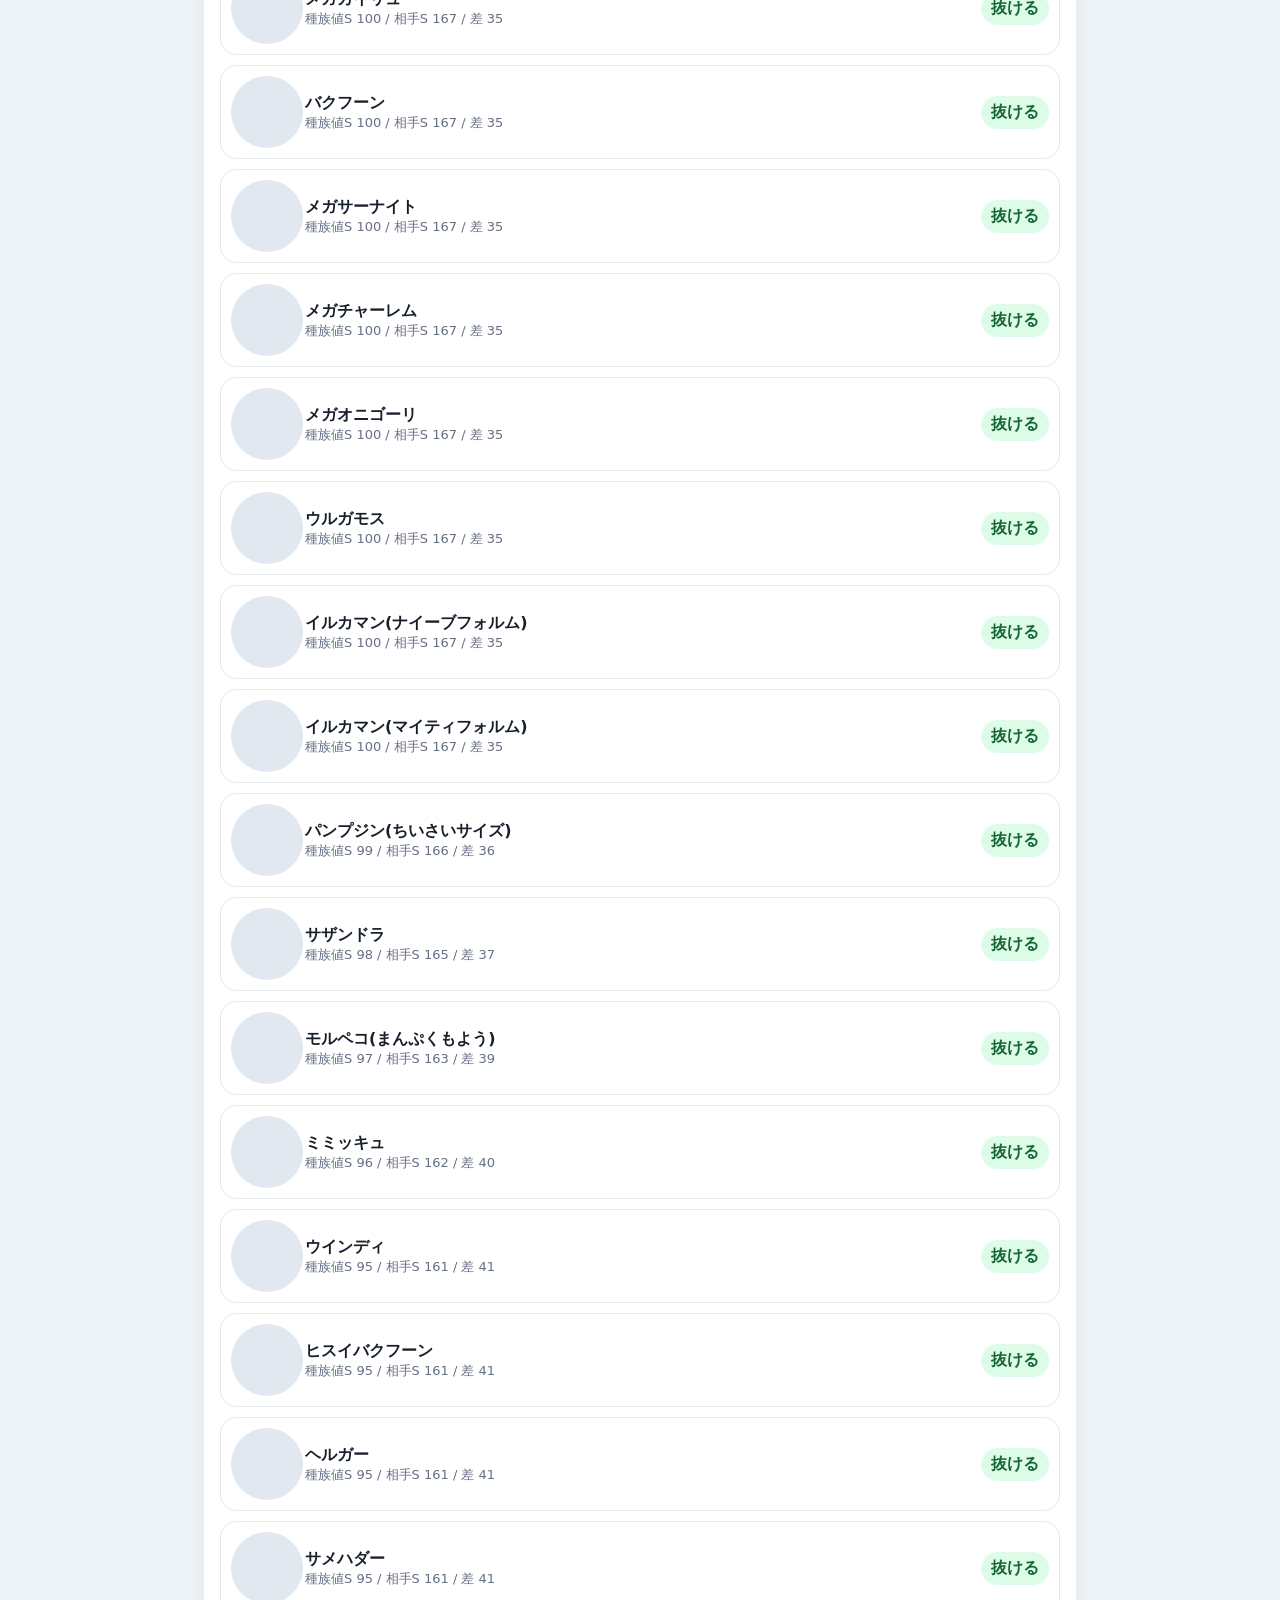
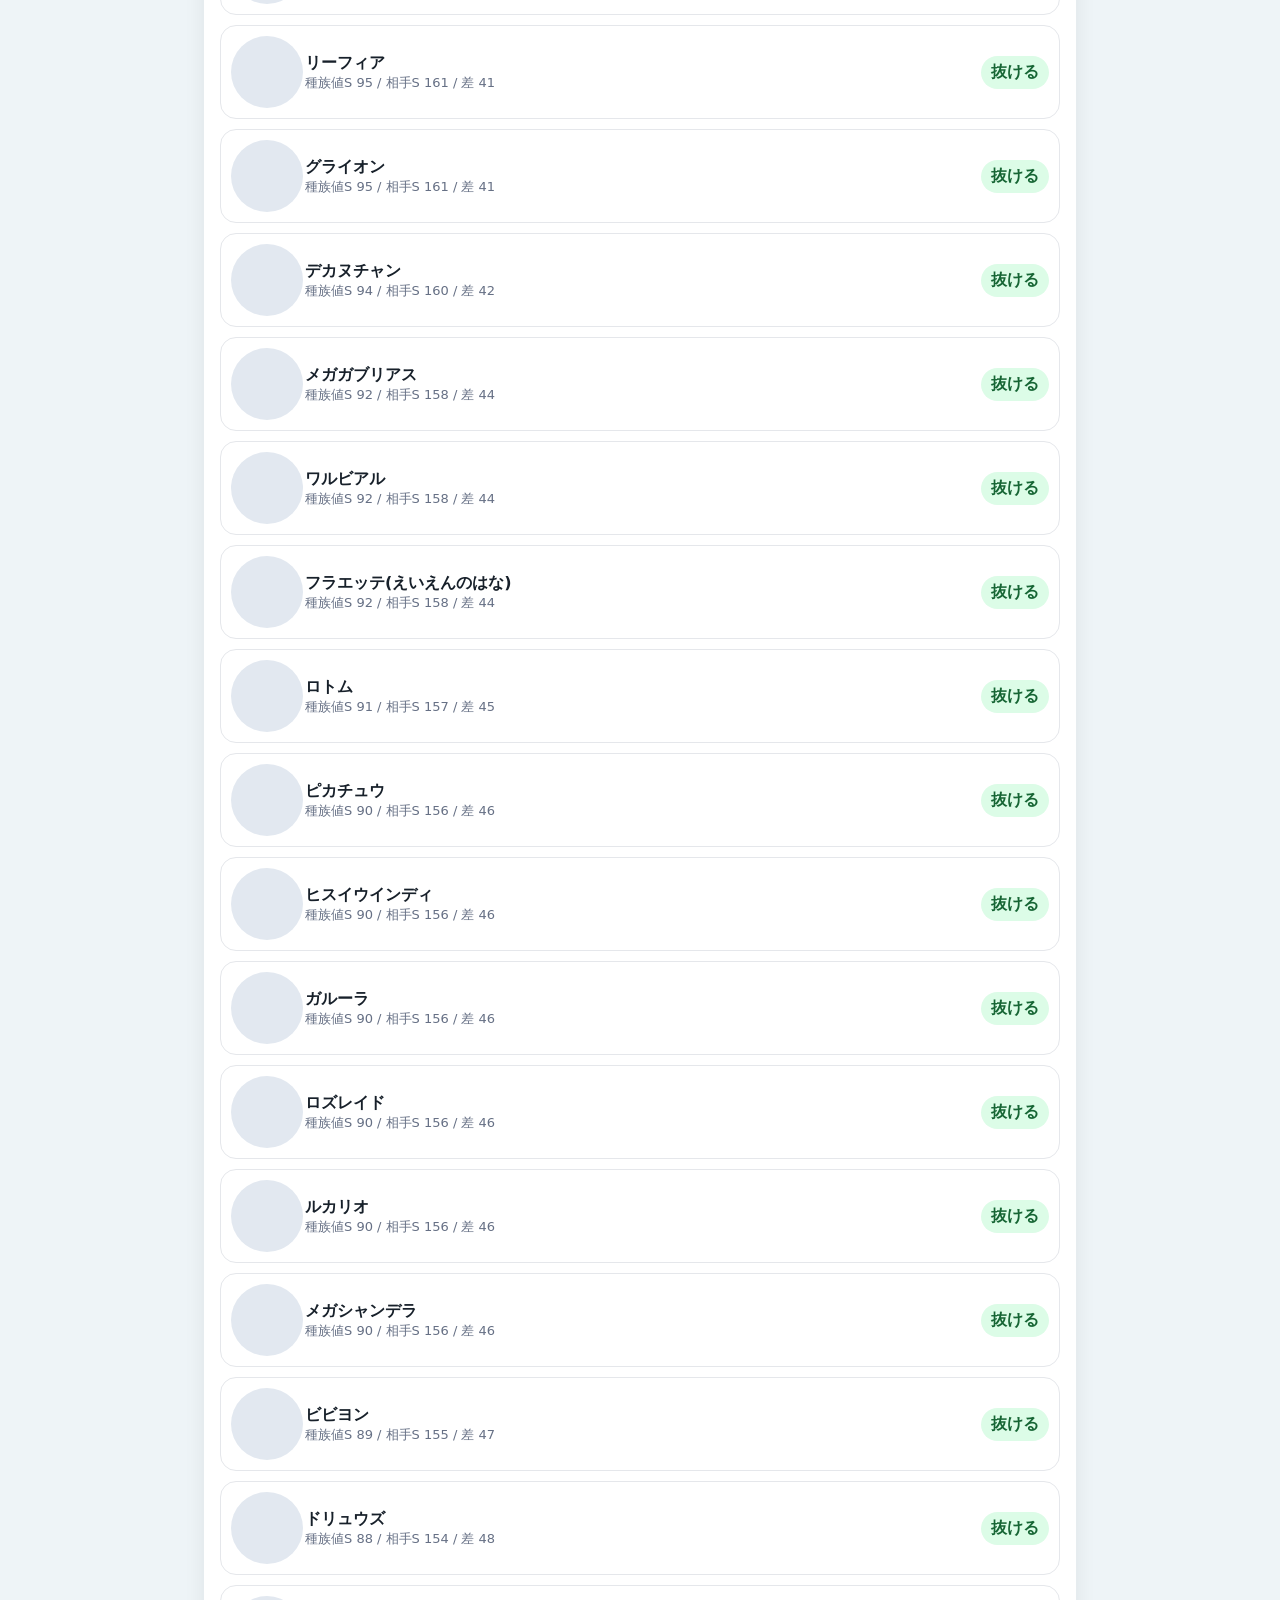
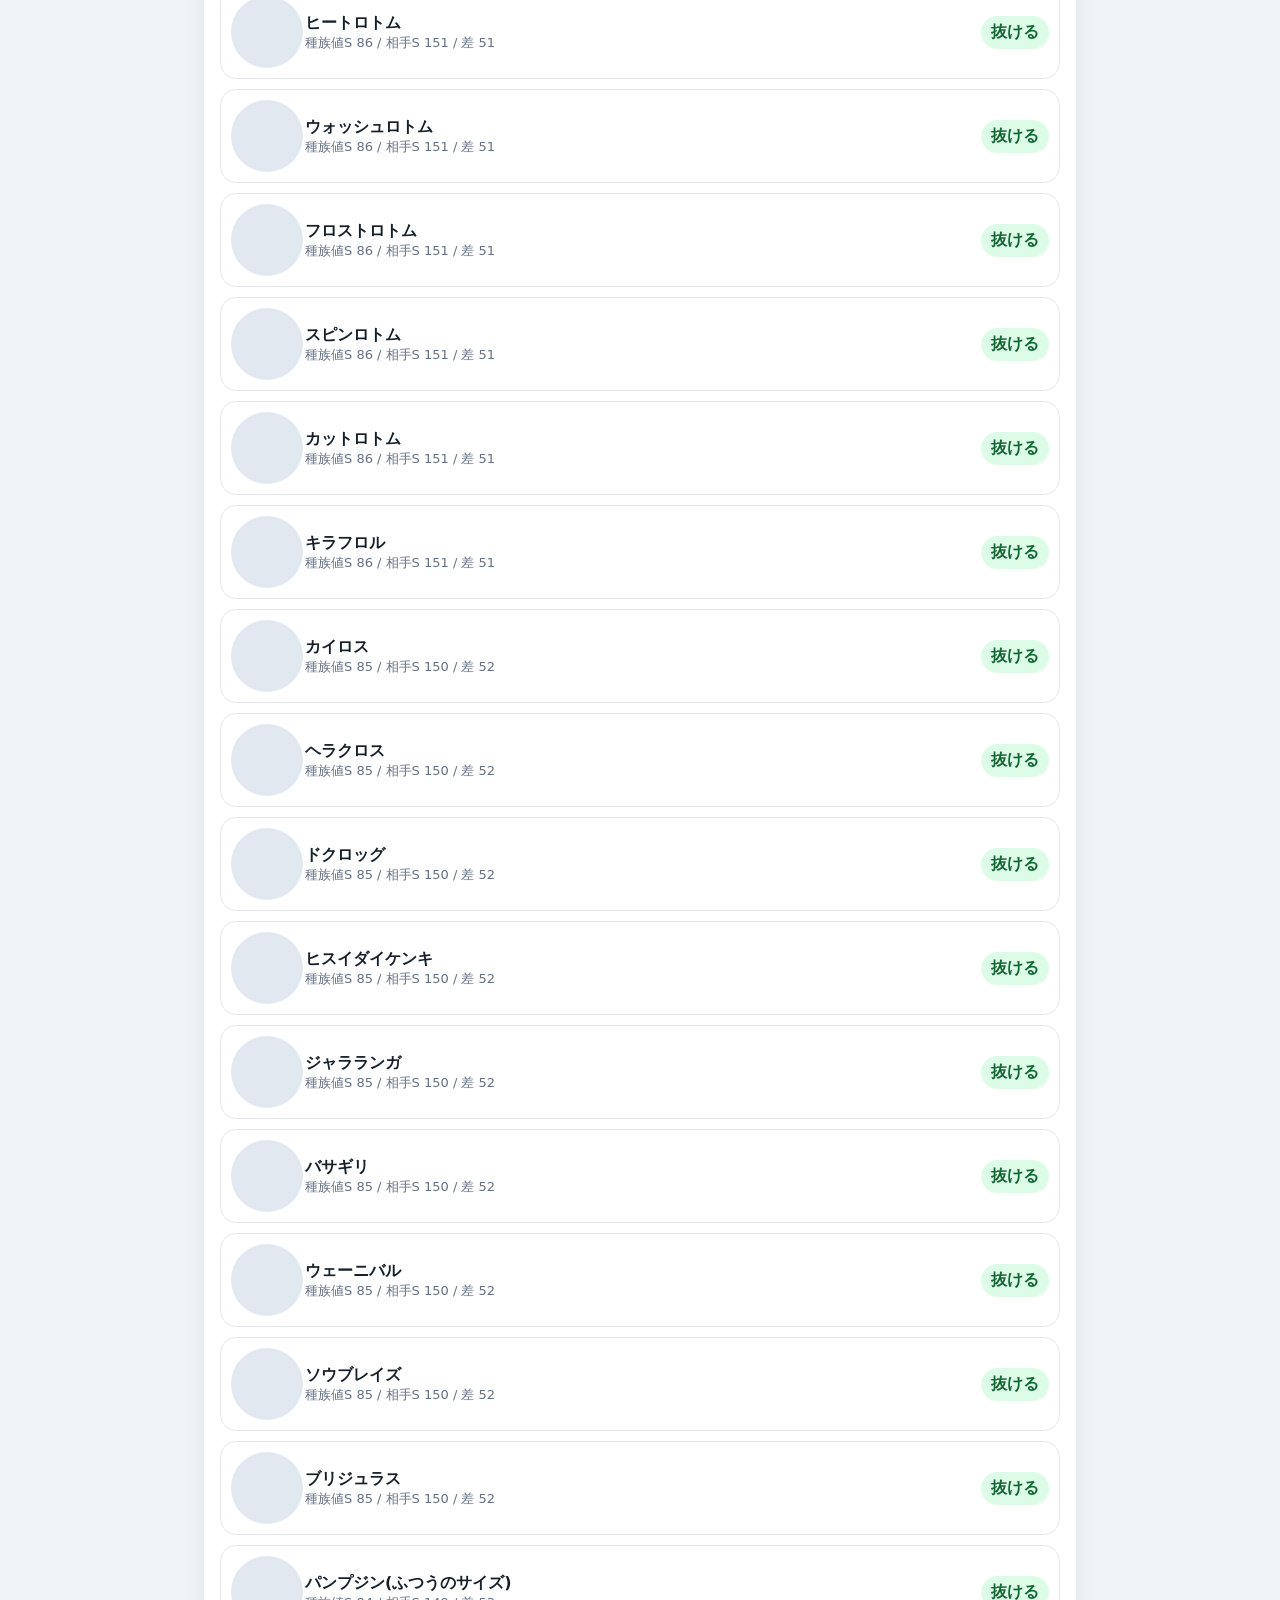
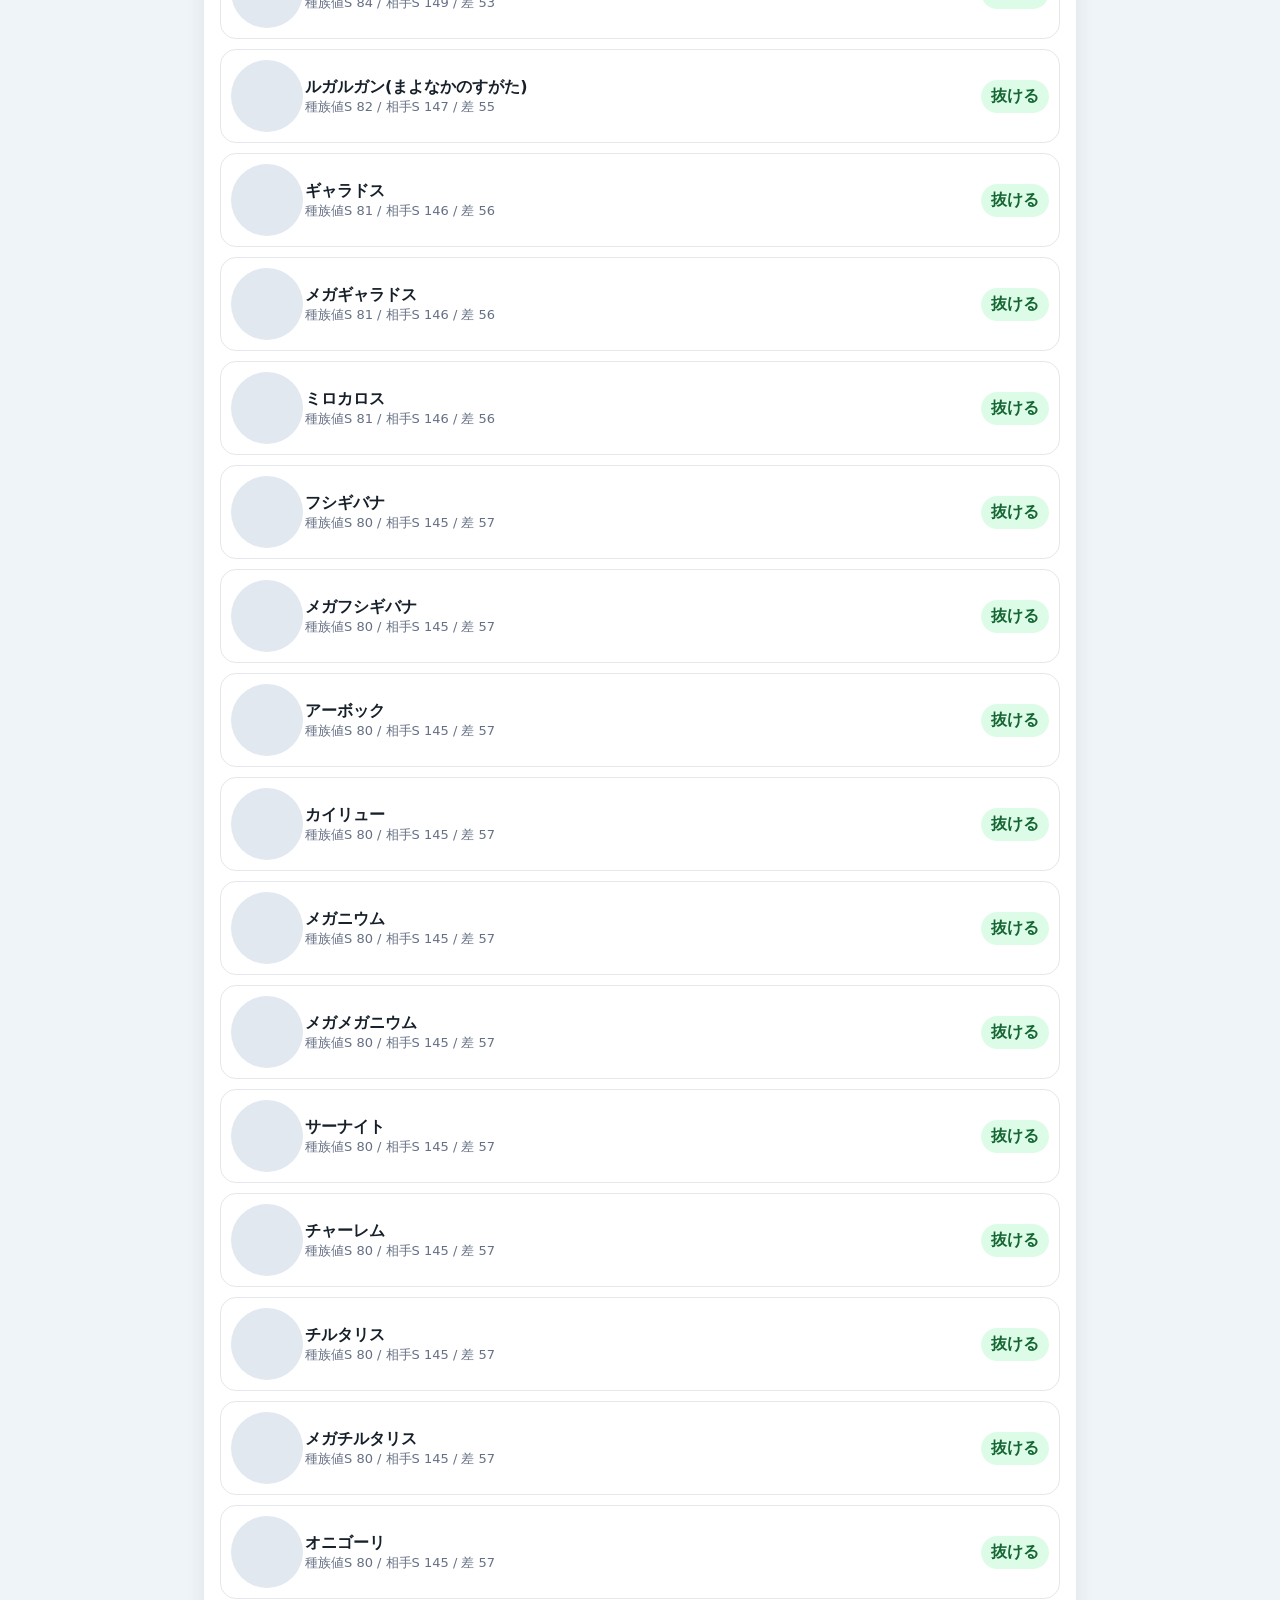
==== commit 42e81e9e: "Add files via upload" ====
--- a/index.html
+++ b/index.html
@@ -17,11 +17,11 @@
 <option value="custom">カスタム</option>
 </select></label>
 
-<label>相手能力pt
+<label>相手能力ポイント
 <input id="enemyAbilityPt" type="number" min="0" max="32" value="32">
 </label>
 
-<label>相手性格
+<label>相手性格補正
 <select id="enemyNature">
 <option value="1.1">上昇補正</option>
 <option value="1" selected>補正なし</option>
@@ -33,7 +33,7 @@
 <select id="enemyRank"></select>
 </label>
 
-<label>相手のその他補正<select id="enemyOther"><option value="1">なし</option><option value="1.5">×1.5</option><option value="2">×2</option><option value="0.5">×0.5</option></select></label><label>相手ポケモン検索<input id="enemySearch" placeholder="例：メガゲンガー"></label>
+<label>相手その他補正<select id="enemyOther"><option value="1">なし</option><option value="1.5">×1.5</option><option value="2">×2</option><option value="0.5">×0.5</option></select></label><label>相手ポケモン検索<input id="enemySearch" placeholder="例：メガゲンガー"></label>
 
 <label>相手ポケモン
 <select id="enemyPokemon"></select>
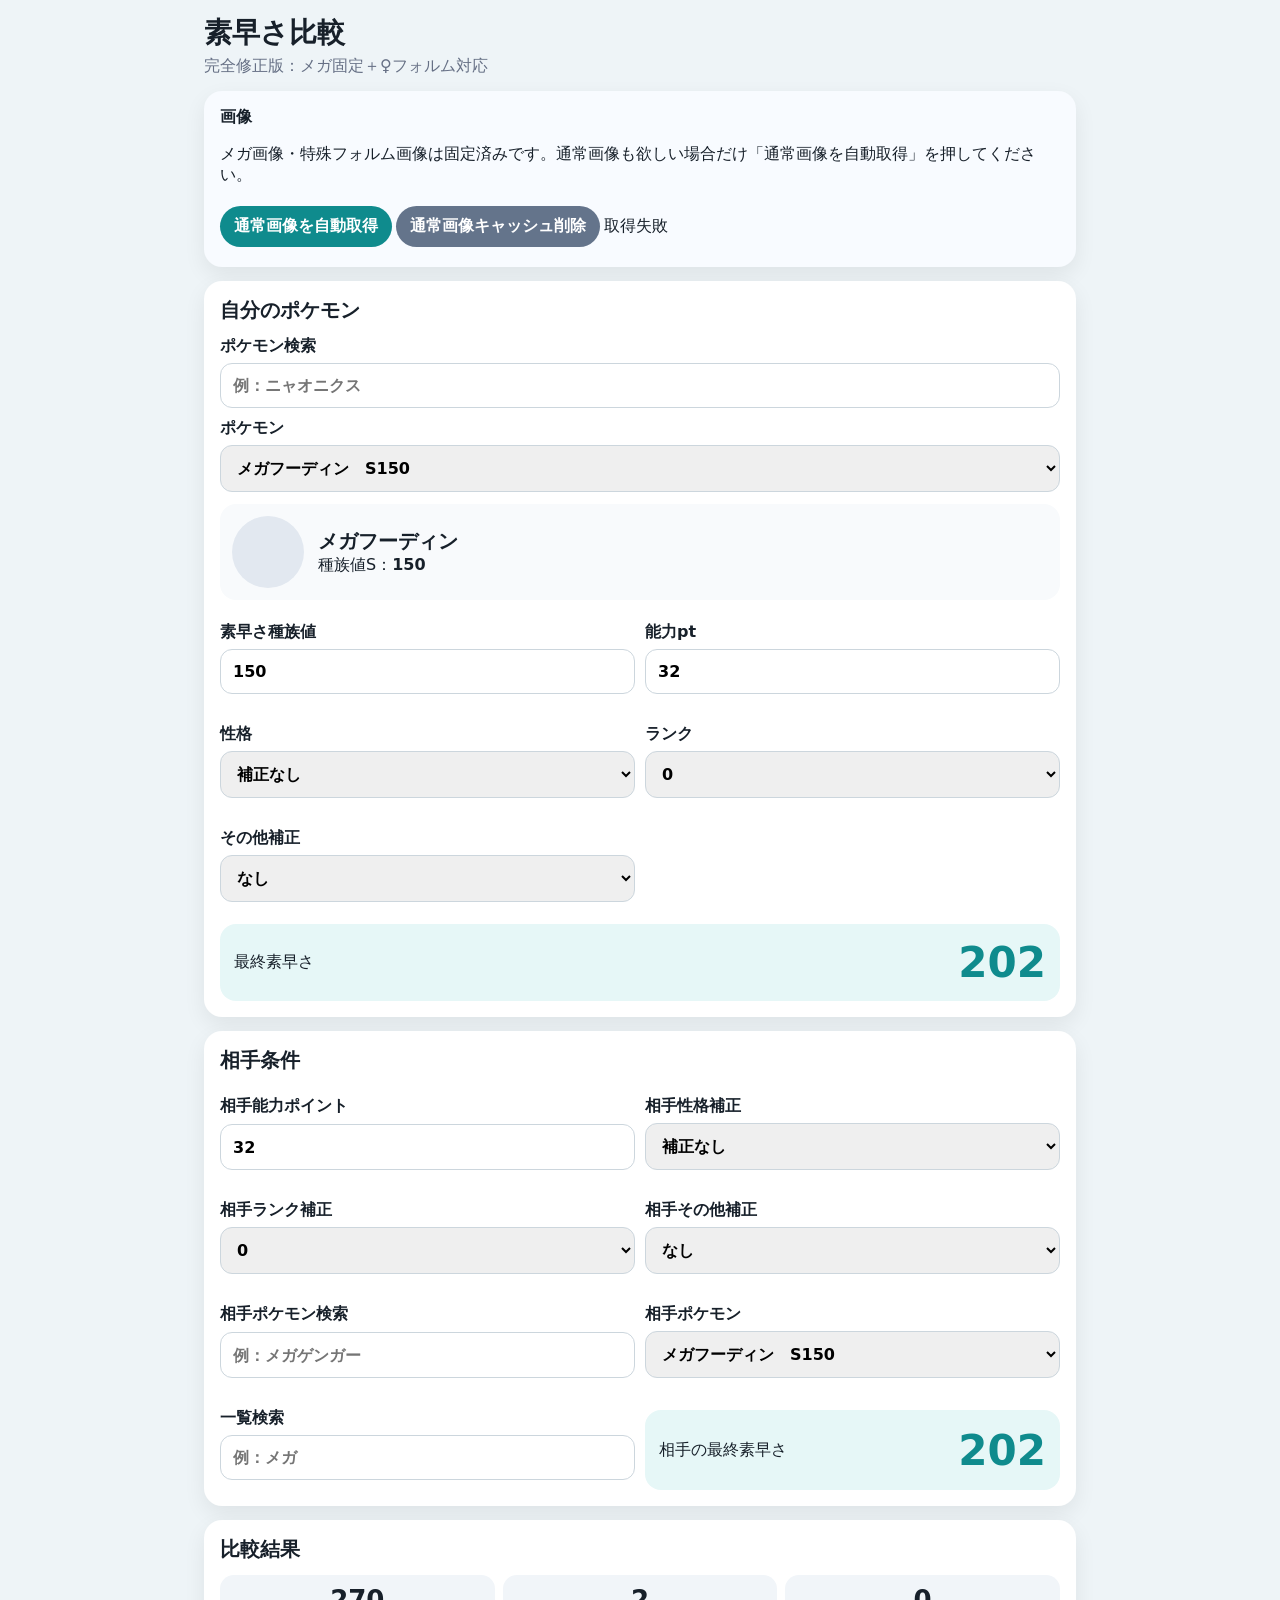
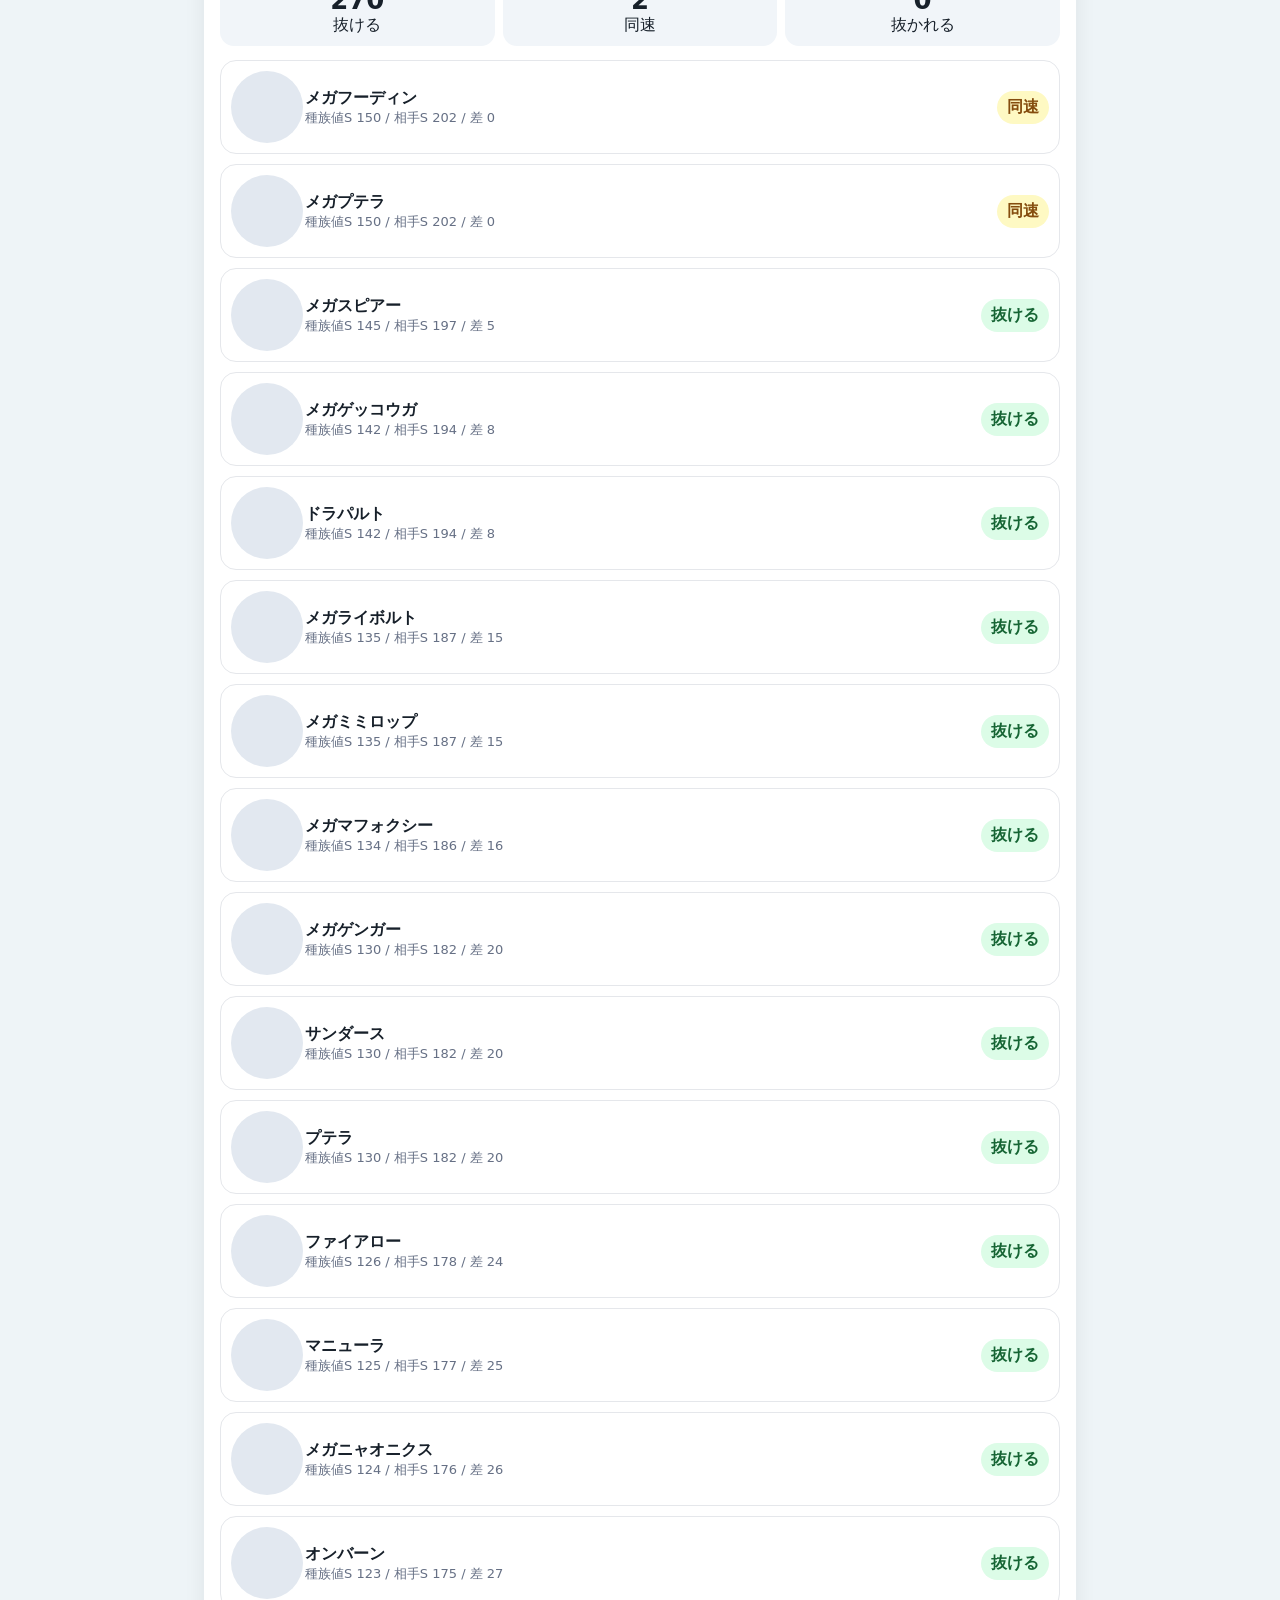
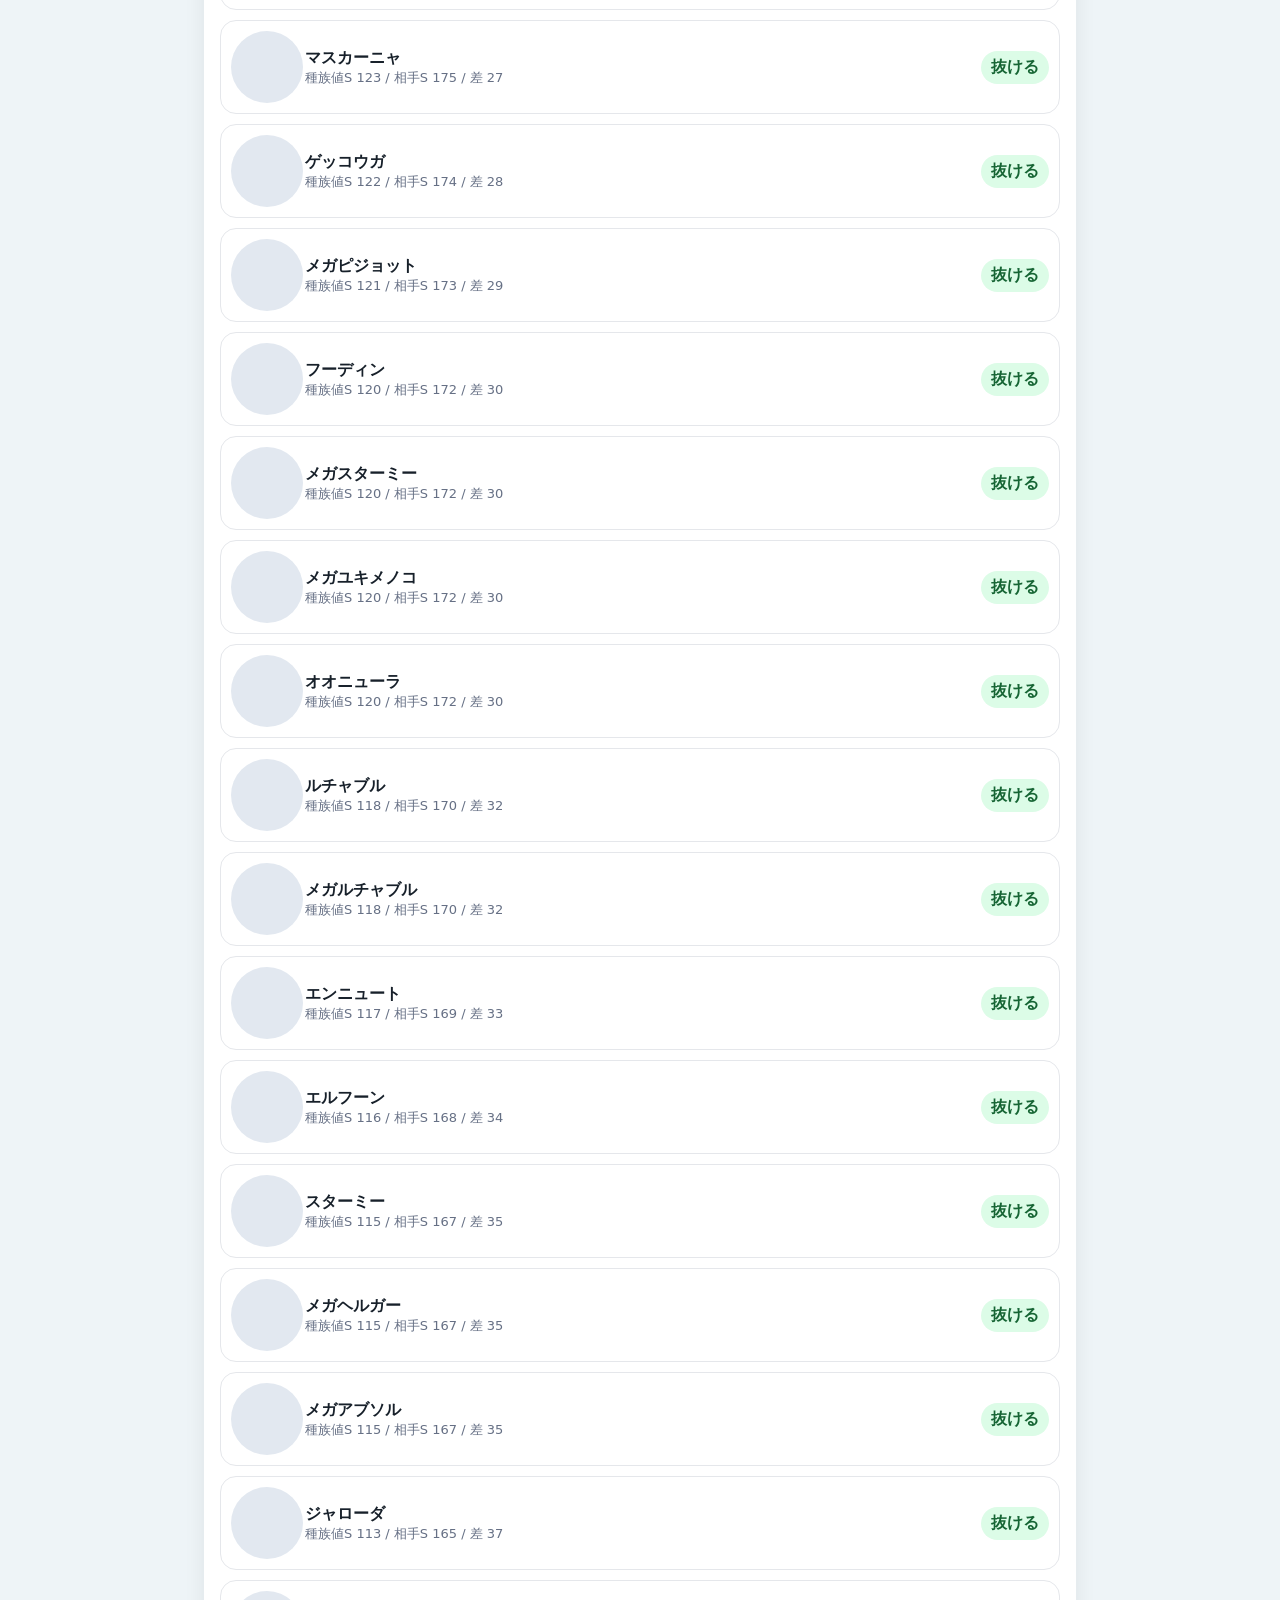
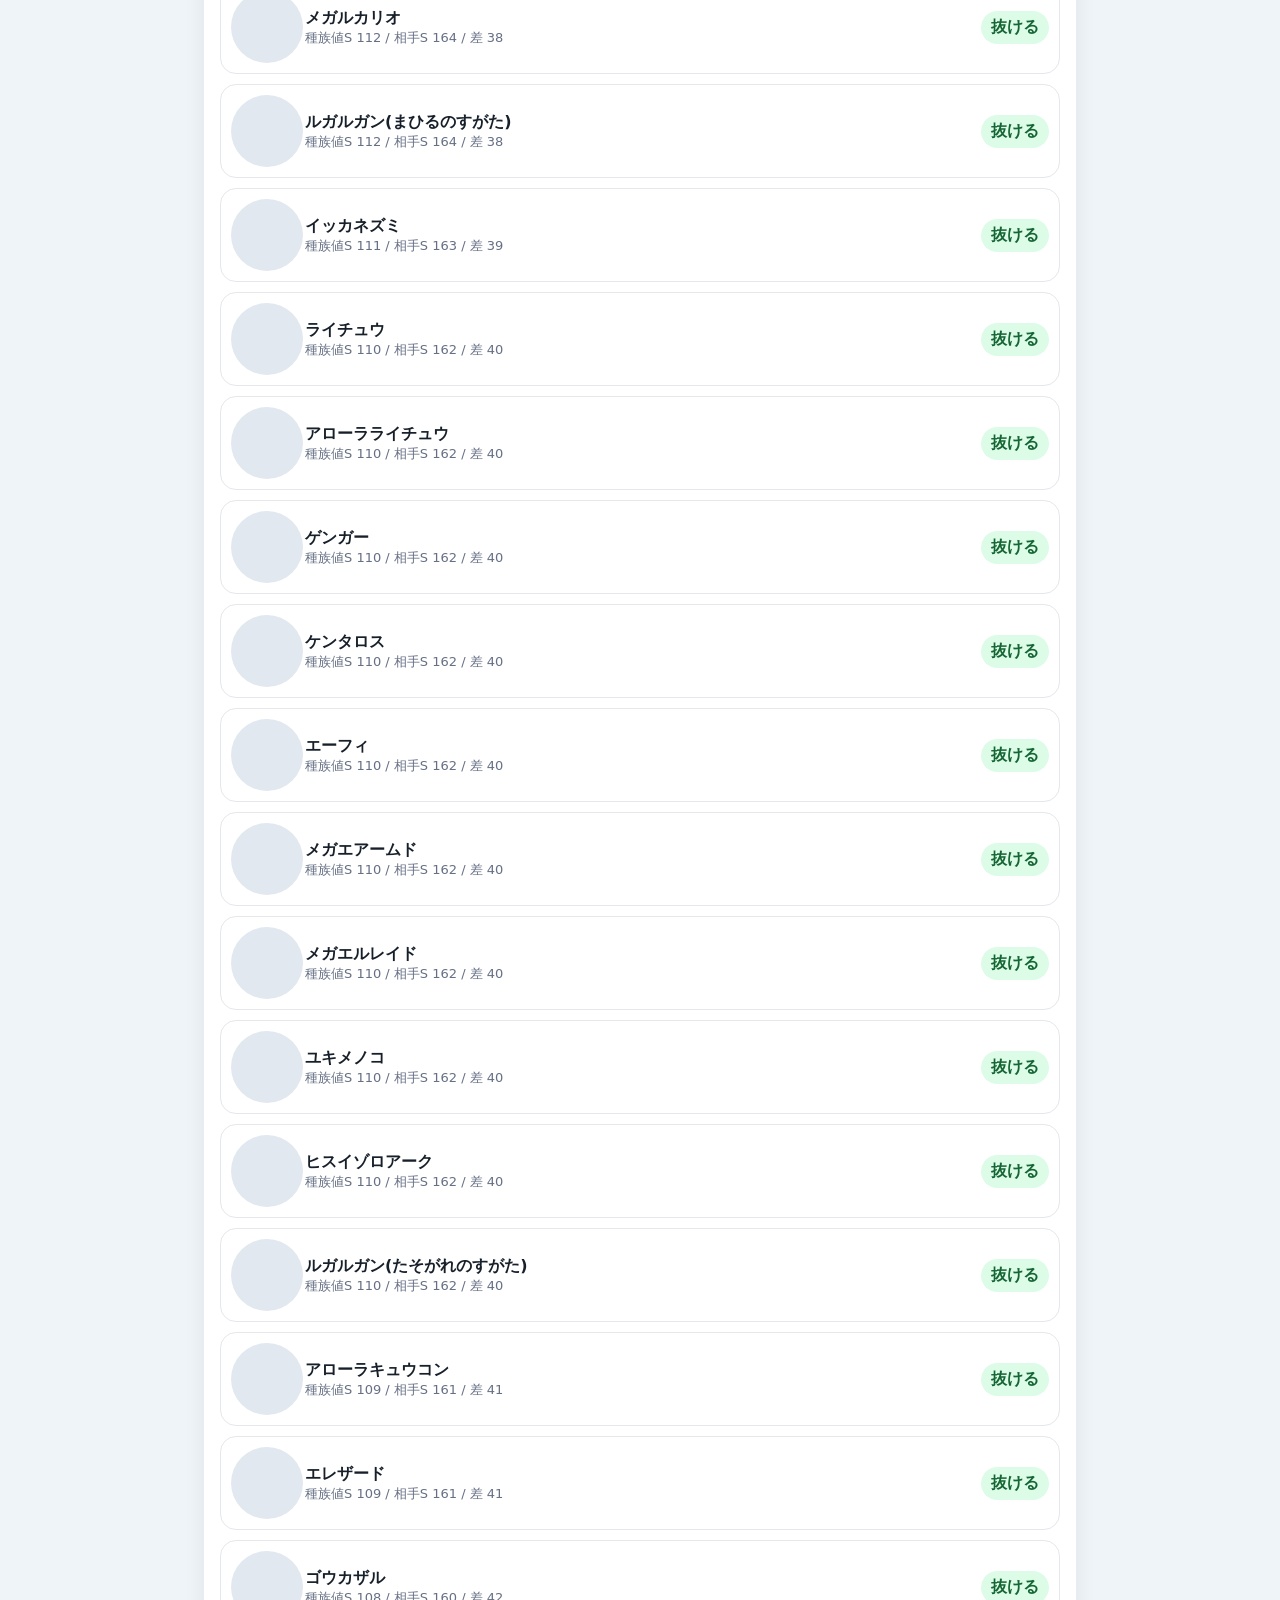
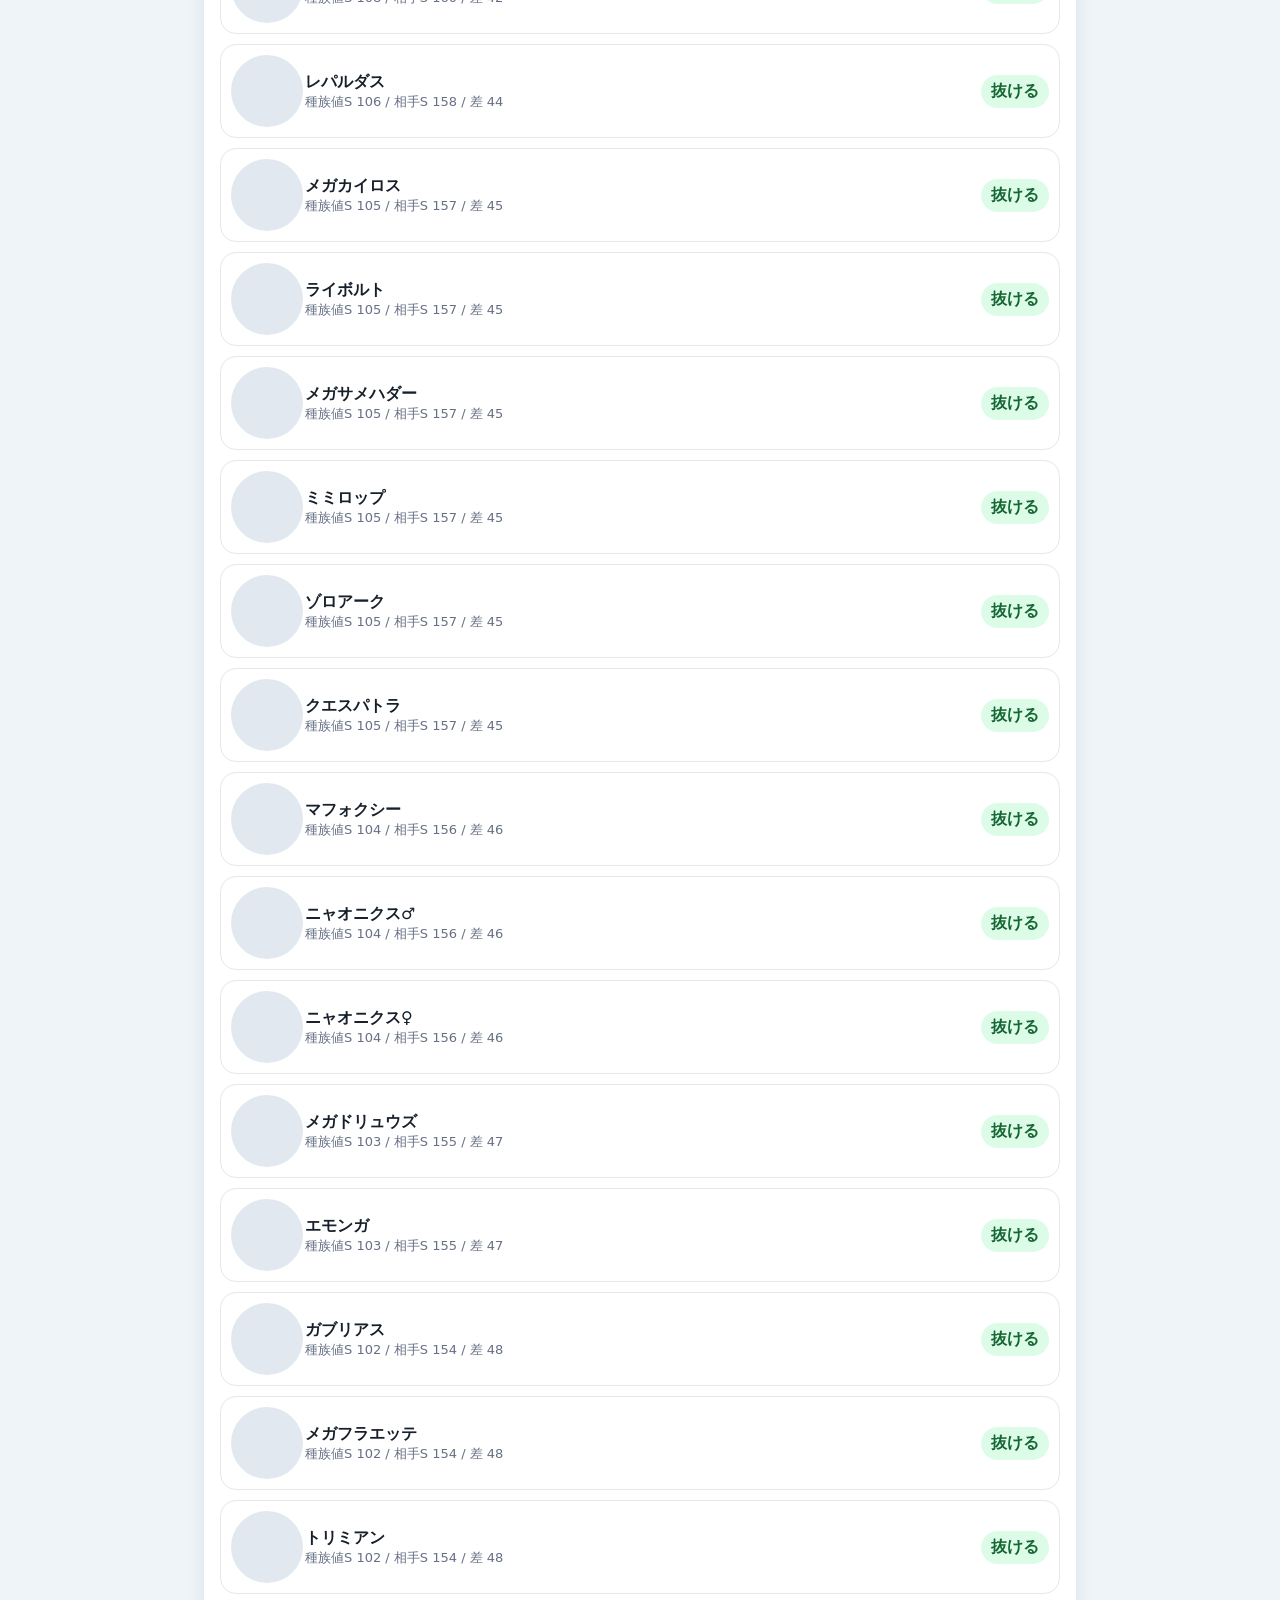
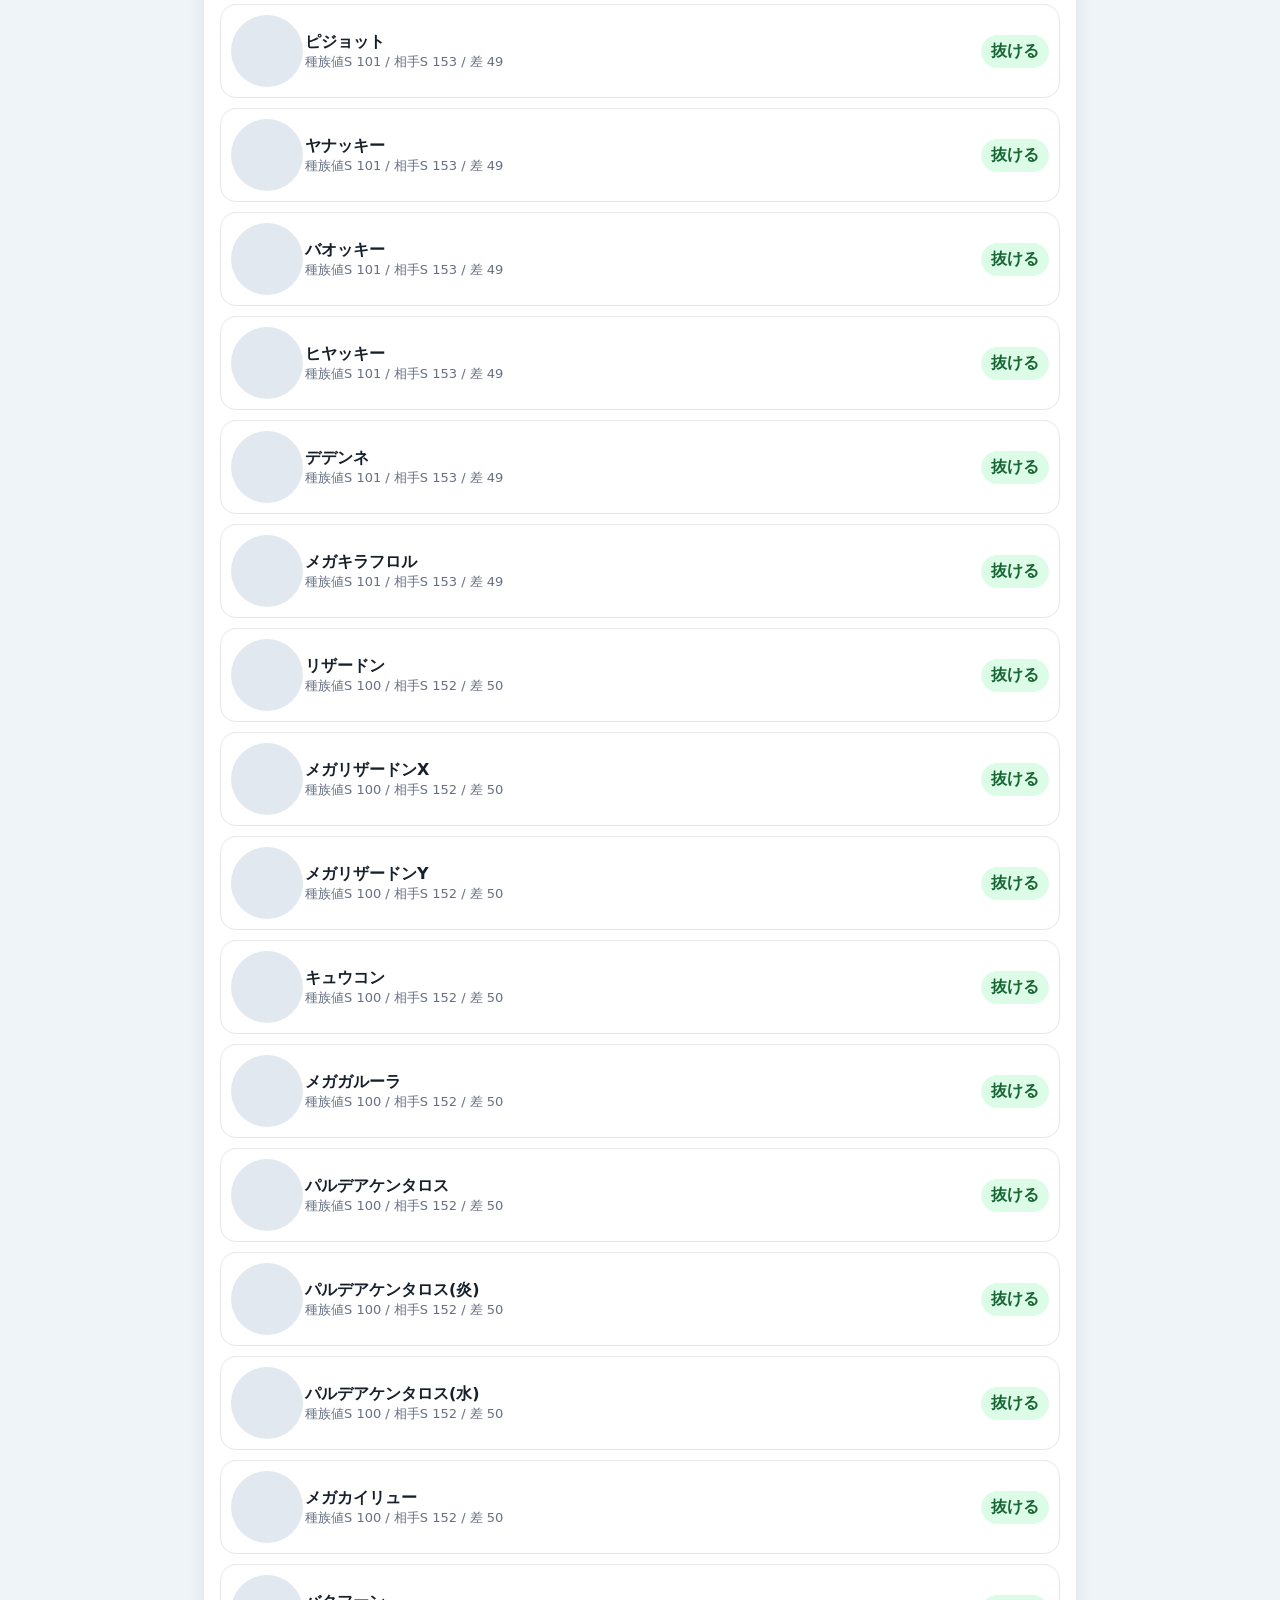
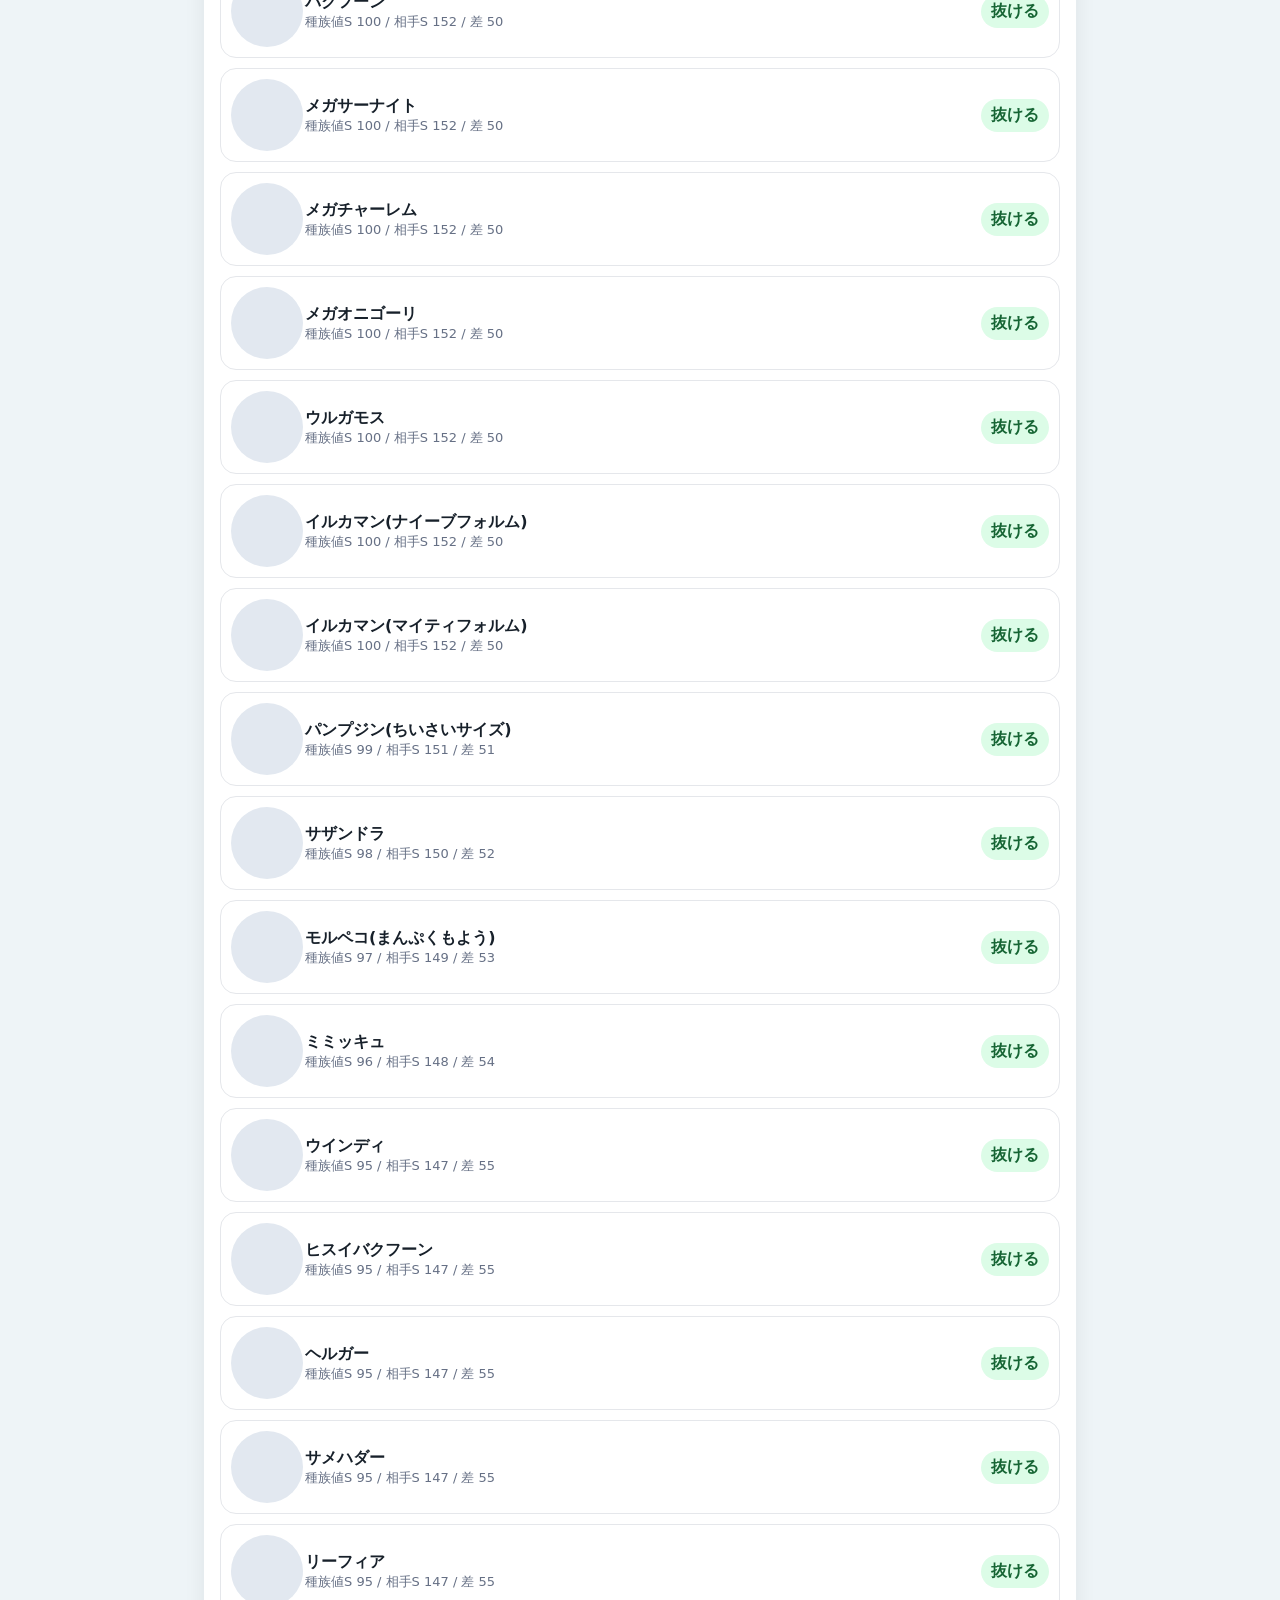
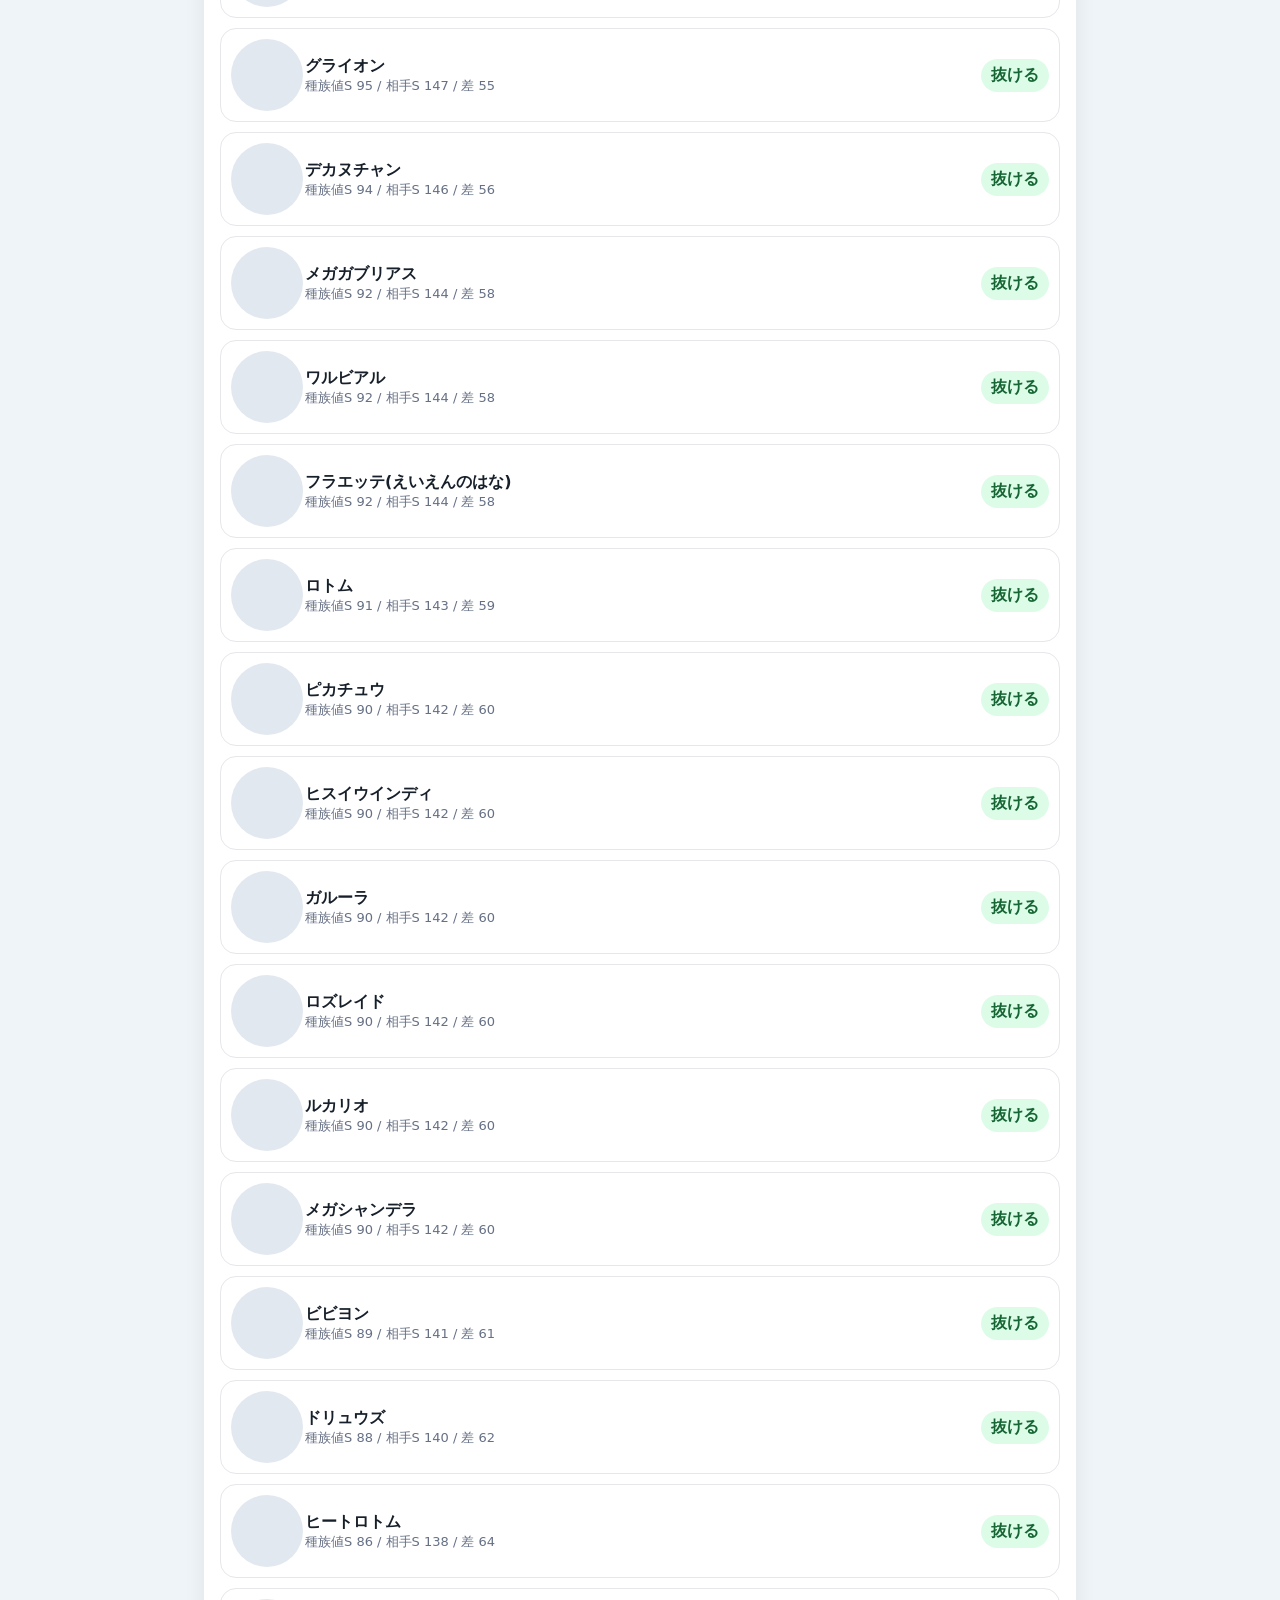
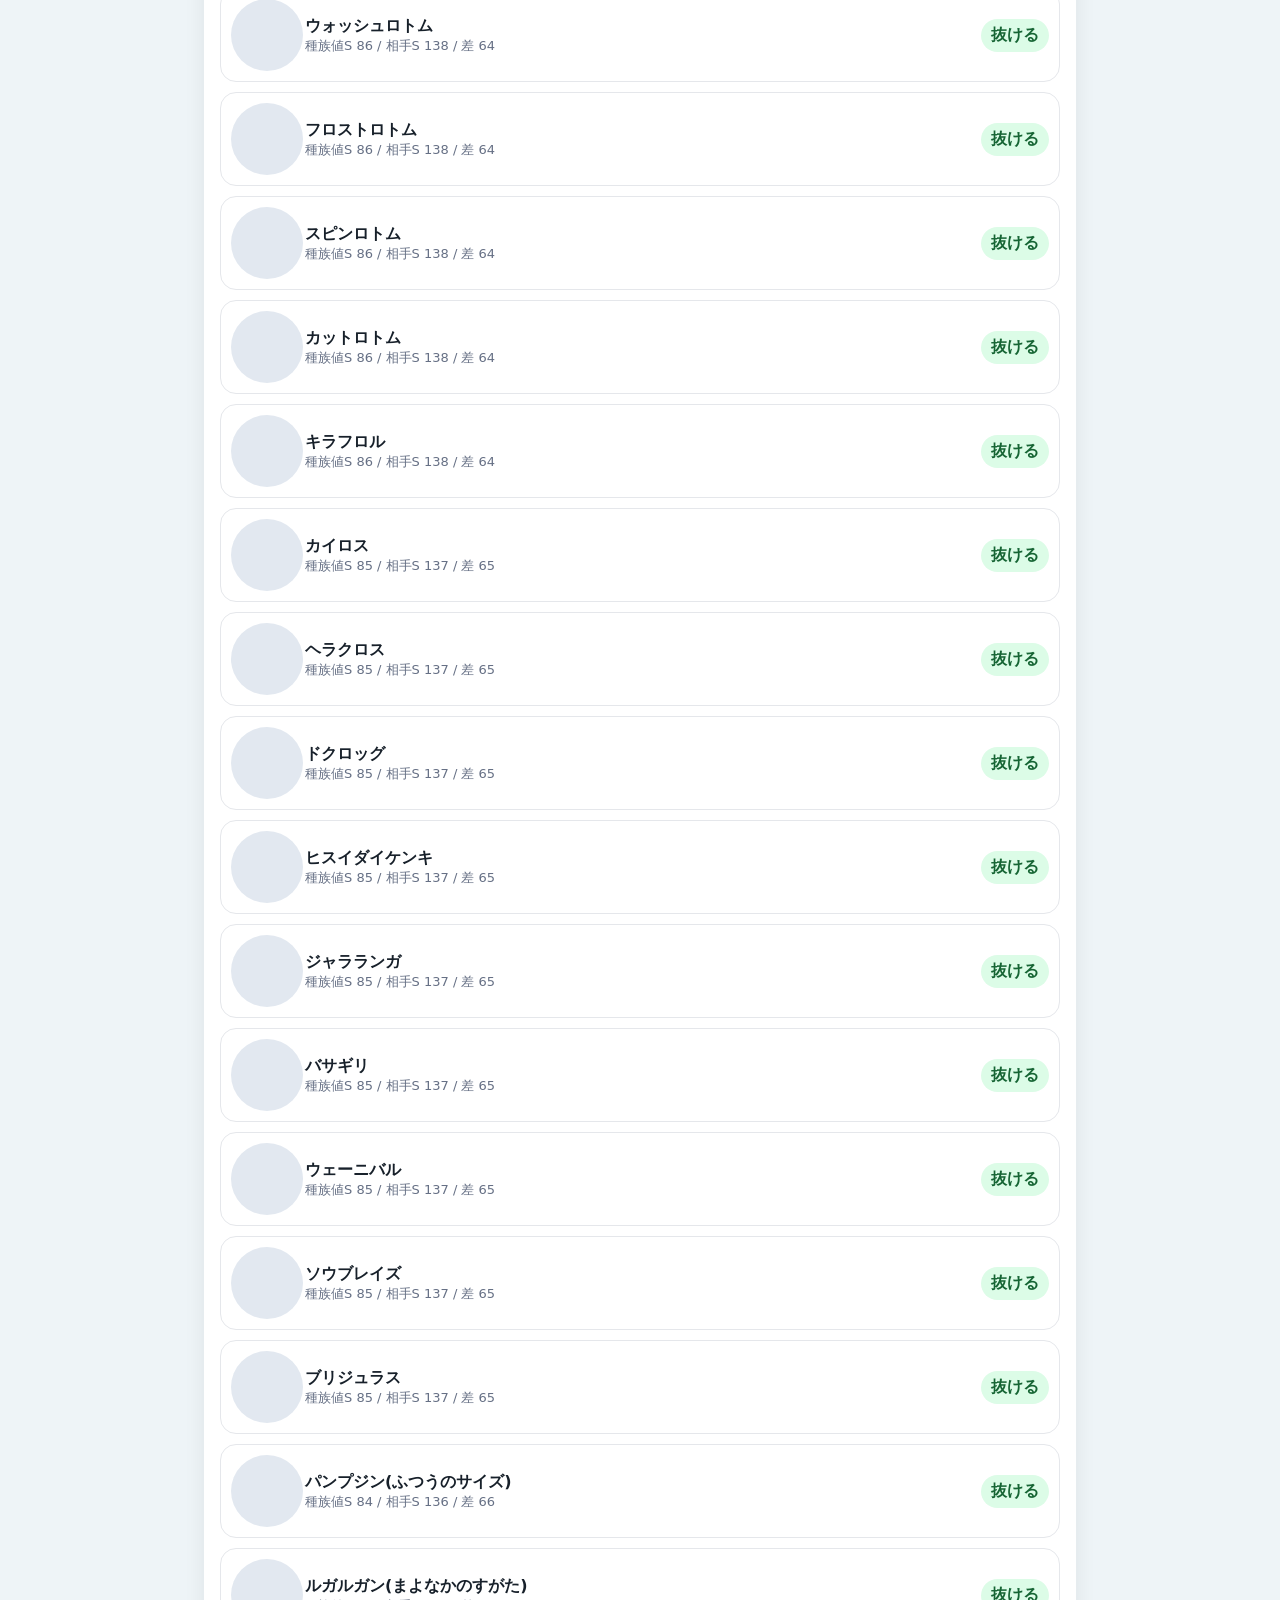
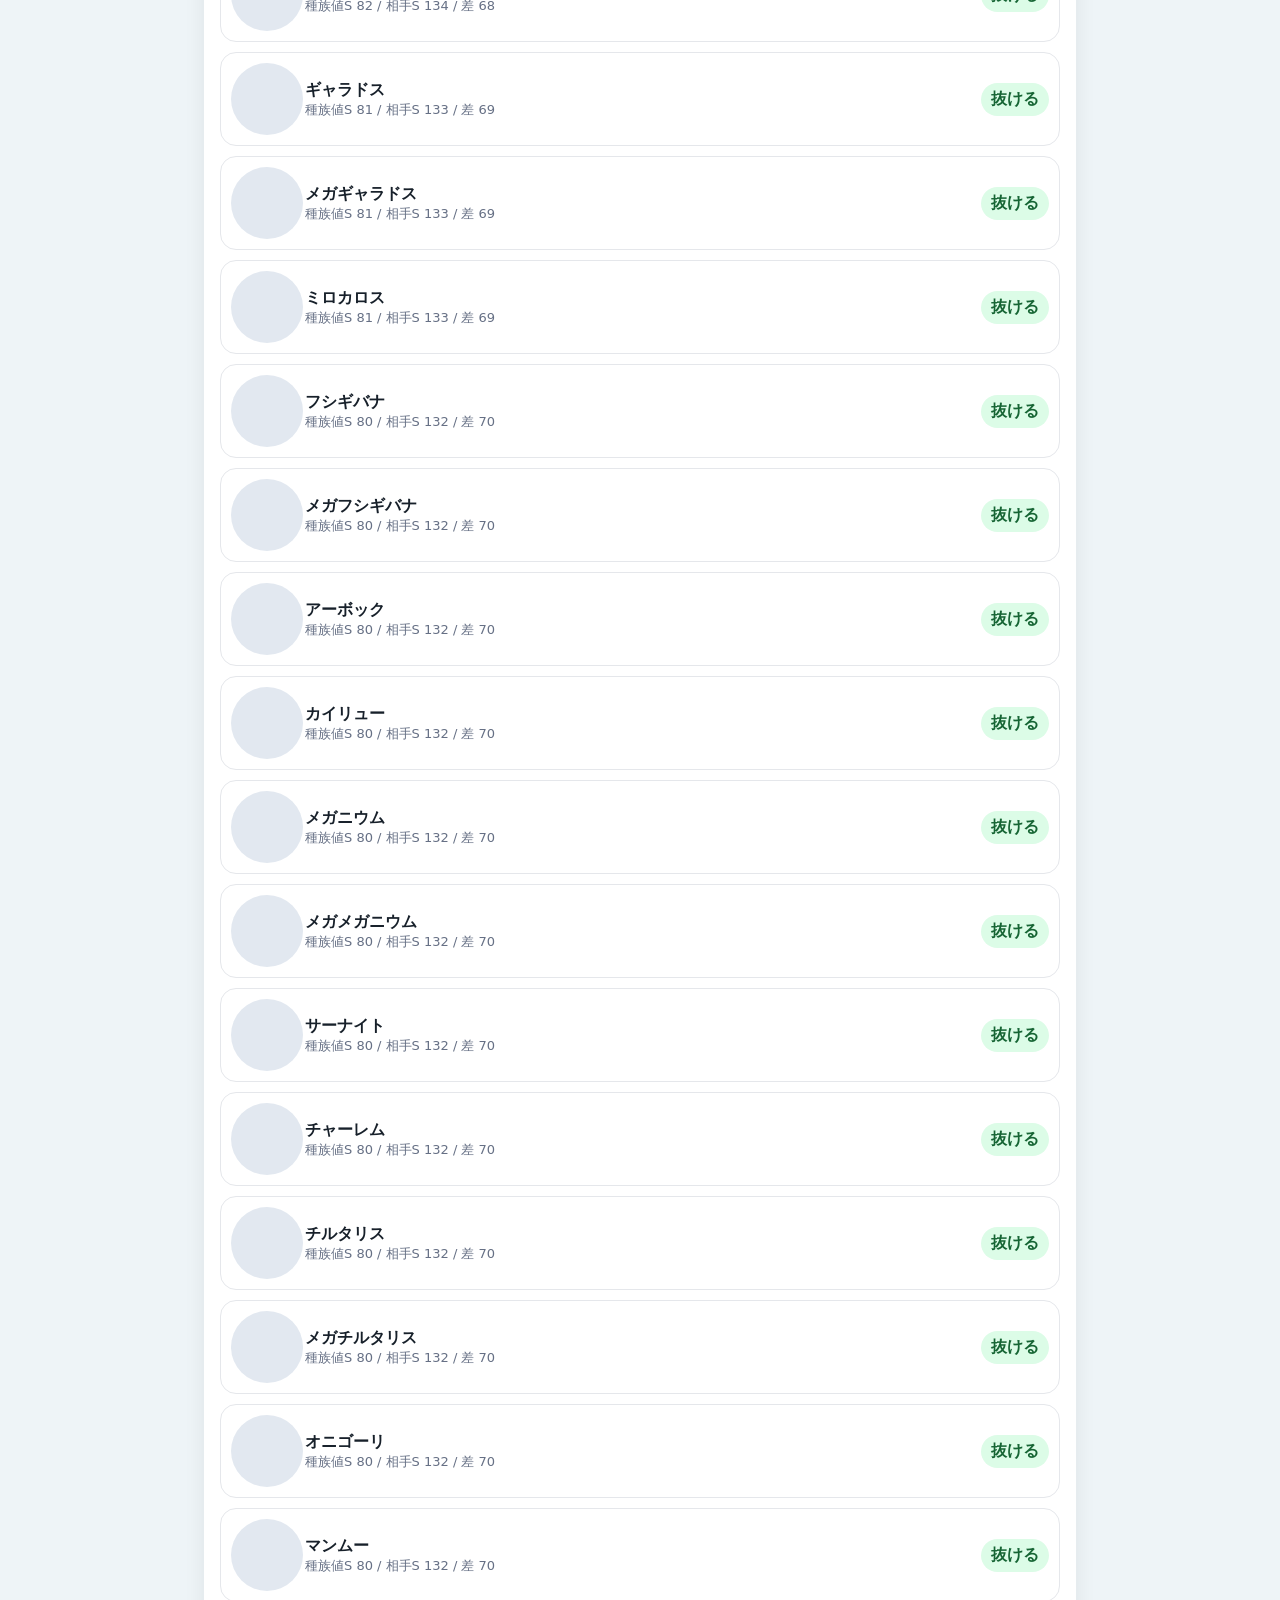
==== commit f9dcb4ce: "Add files via upload" ====
--- a/index.html
+++ b/index.html
@@ -9,15 +9,7 @@
 <label>性格<select id="nature"><option value="1.1">上昇補正</option><option value="1" selected>補正なし</option><option value="0.9">下降補正</option></select></label><label>ランク<select id="rank"></select></label>
 <label>その他補正<select id="other"><option value="1">なし</option><option value="1.5">こだわりスカーフ等 ×1.5</option><option value="2">追い風・すいすい等 ×2</option><option value="0.5">麻痺等 ×0.5</option></select></label></div>
 <div class="speed-box"><span>最終素早さ</span><strong id="mySpeed">0</strong></div></section>
-<section class="card"><h2>相手条件</h2><div class="grid"><label>相手の型<select id="enemyType">
-<option value="fast">最速：上昇補正・32pt</option>
-<option value="semi">準速：補正なし・32pt</option>
-<option value="none">無振り：補正なし・0pt</option>
-<option value="slow">最遅：下降補正・0pt</option>
-<option value="custom">カスタム</option>
-</select></label>
-
-<label>相手能力ポイント
+<section class="card"><h2>相手条件</h2><div class="grid"><label>相手能力ポイント
 <input id="enemyAbilityPt" type="number" min="0" max="32" value="32">
 </label>
 
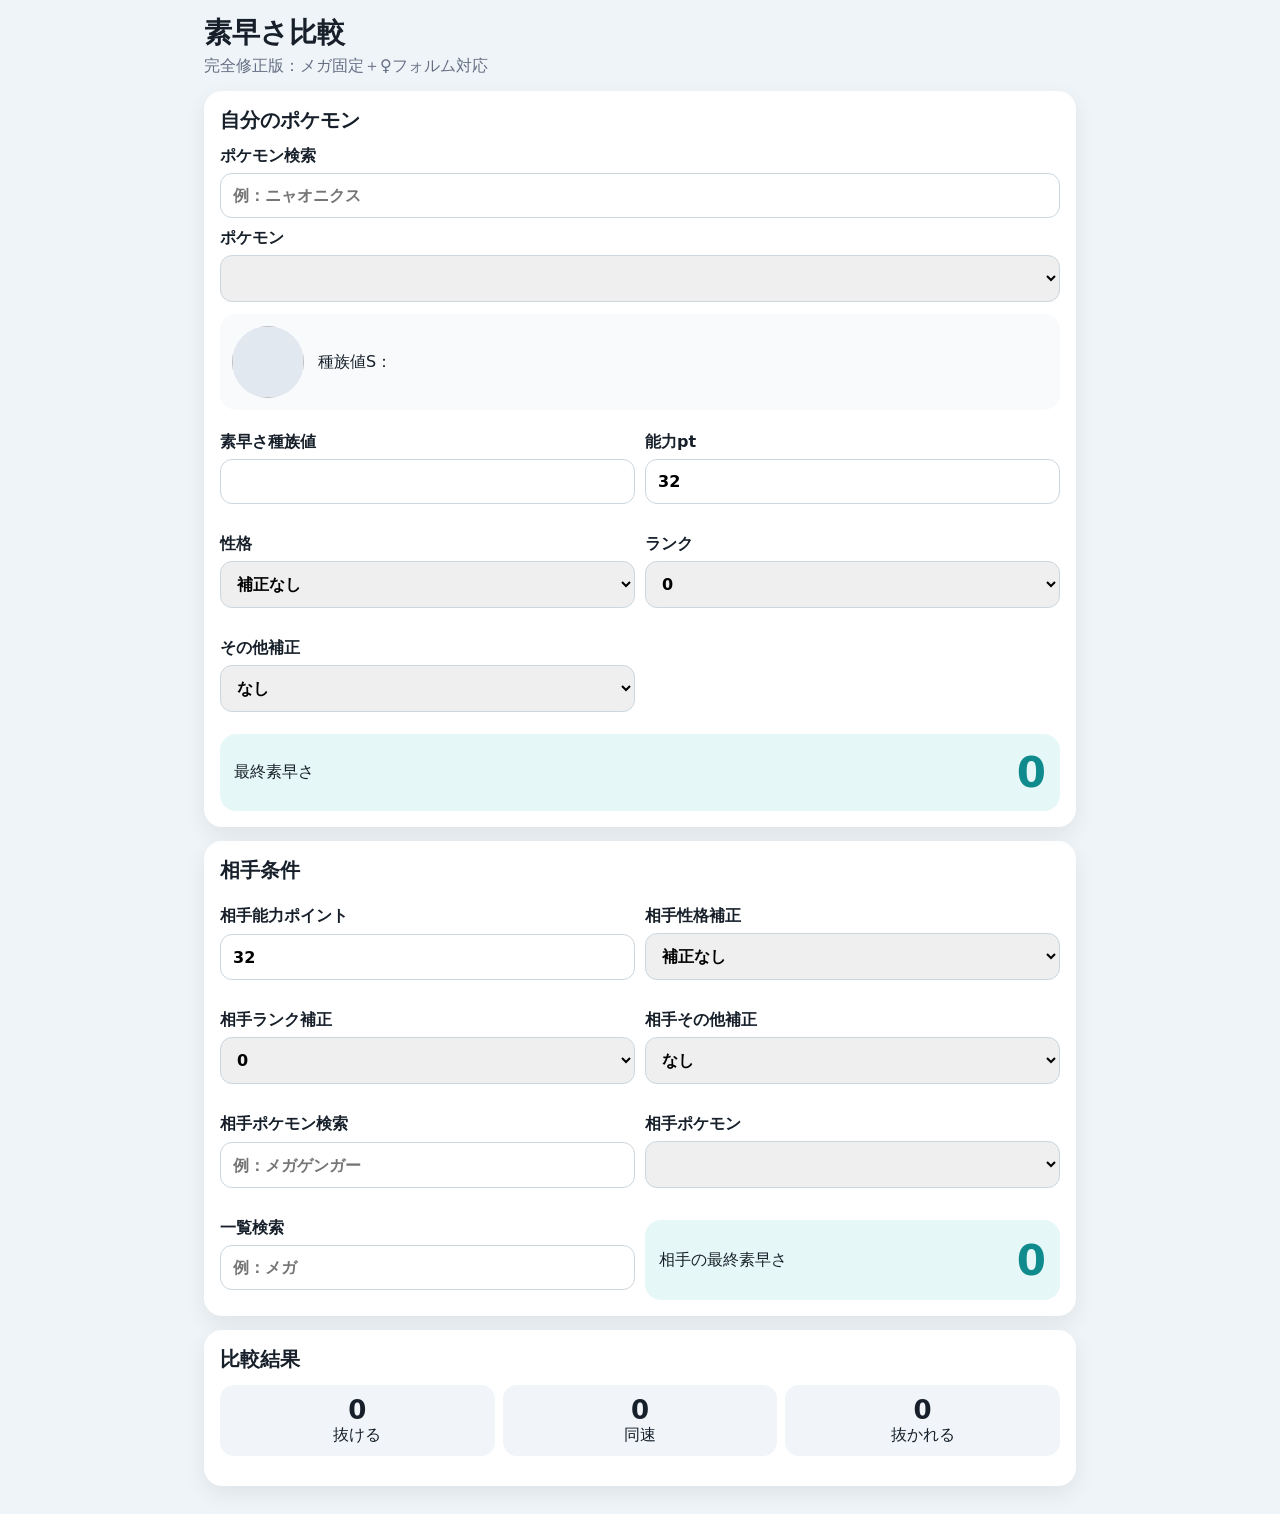
==== commit 2e20c915: "Add files via upload" ====
--- a/index.html
+++ b/index.html
@@ -1,8 +1,6 @@
 <!doctype html><html lang="ja"><head><meta charset="utf-8"><meta name="viewport" content="width=device-width, initial-scale=1">
 <title>ポケモンチャンピオンズ 素早さ比較</title><link rel="stylesheet" href="style.css"></head><body><main class="app">
 <header><h1>素早さ比較</h1><p>完全修正版：メガ固定＋♀フォルム対応</p></header>
-<section class="card notice"><b>画像</b><p>メガ画像・特殊フォルム画像は固定済みです。通常画像も欲しい場合だけ「通常画像を自動取得」を押してください。</p>
-<button id="loadImages">通常画像を自動取得</button><button id="clearImages">通常画像キャッシュ削除</button><span id="imageStatus">特殊画像は設定済み</span></section>
 <section class="card"><h2>自分のポケモン</h2><label>ポケモン検索<input id="mySearch" placeholder="例：ニャオニクス"></label><label>ポケモン<select id="myPokemon"></select></label>
 <div class="preview"><div class="img-wrap"><img id="myImage" alt=""></div><div><div id="myName" class="poke-name"></div><div>種族値S：<b id="myBaseText"></b></div></div></div>
 <div class="grid"><label>素早さ種族値<input id="baseSpeed" type="number" min="1" max="300"></label><label>能力pt<input id="abilityPt" type="number" min="0" max="32" value="32"></label>
